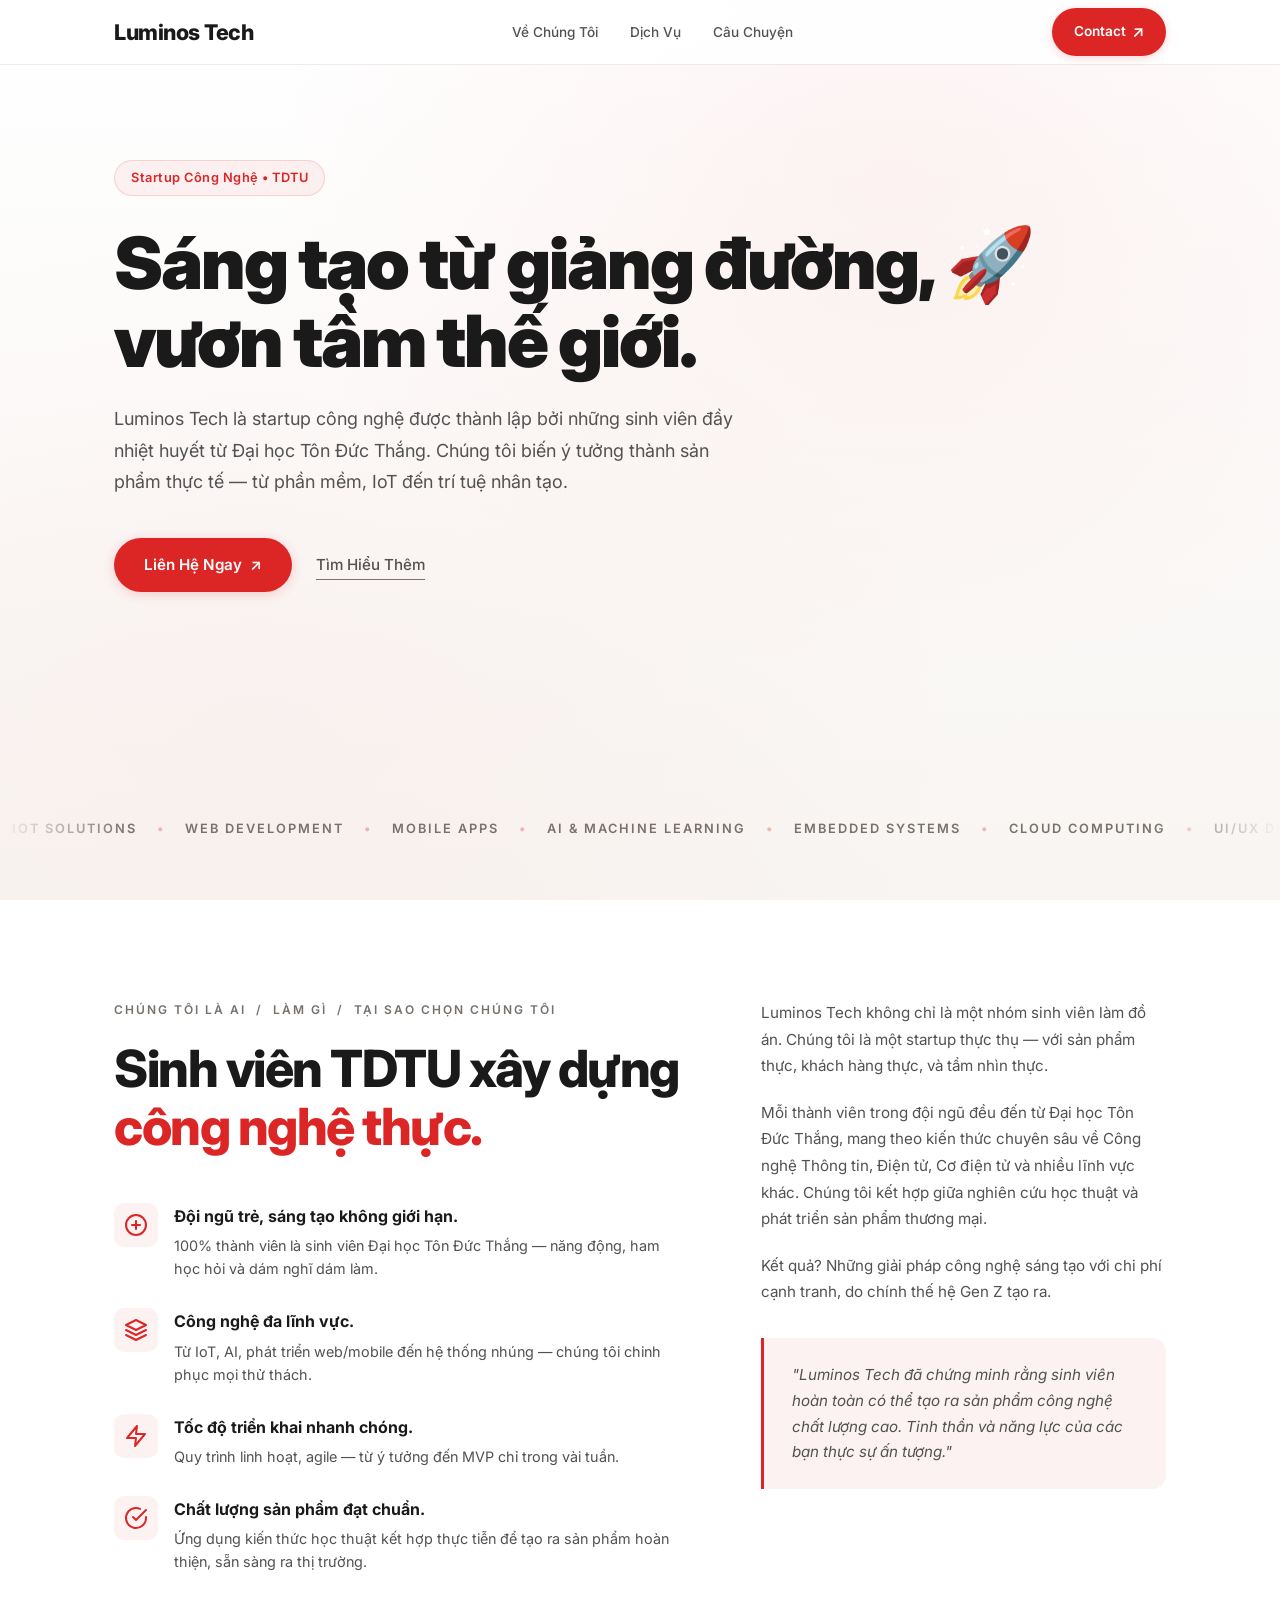
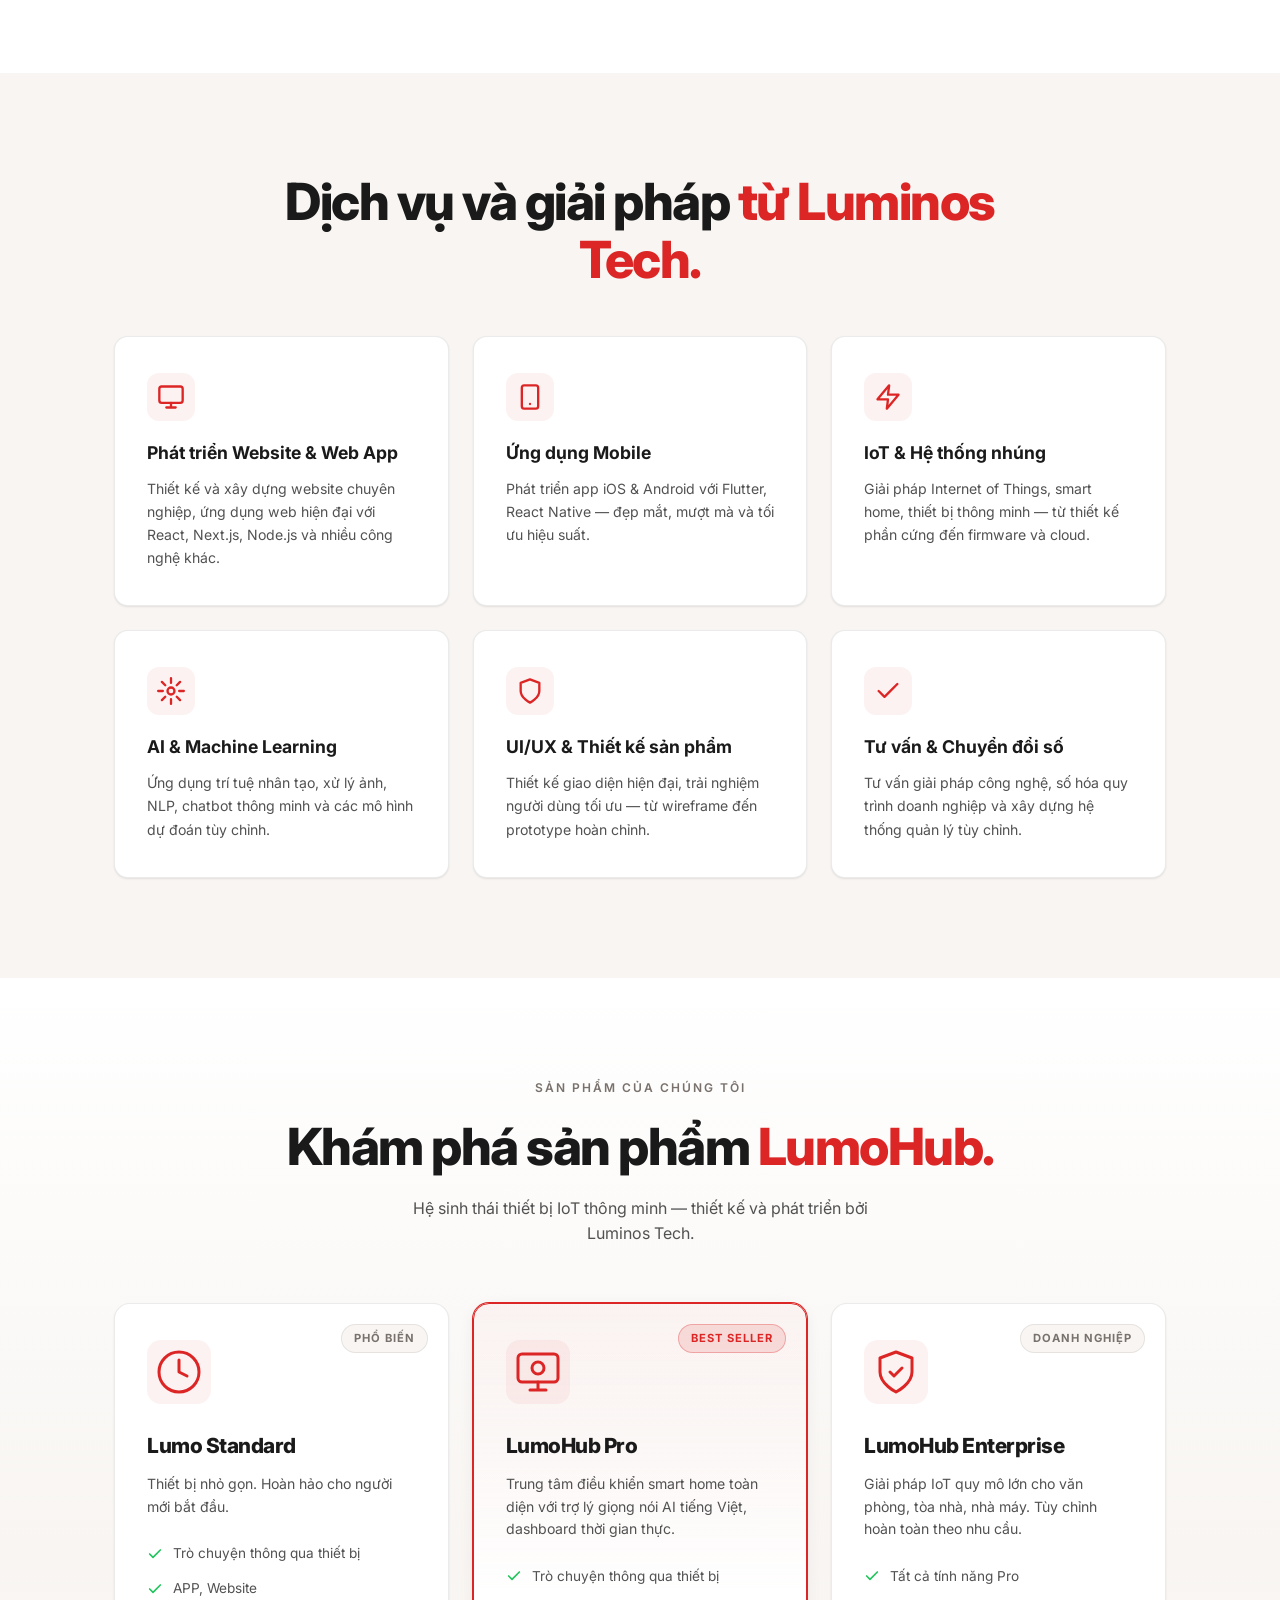
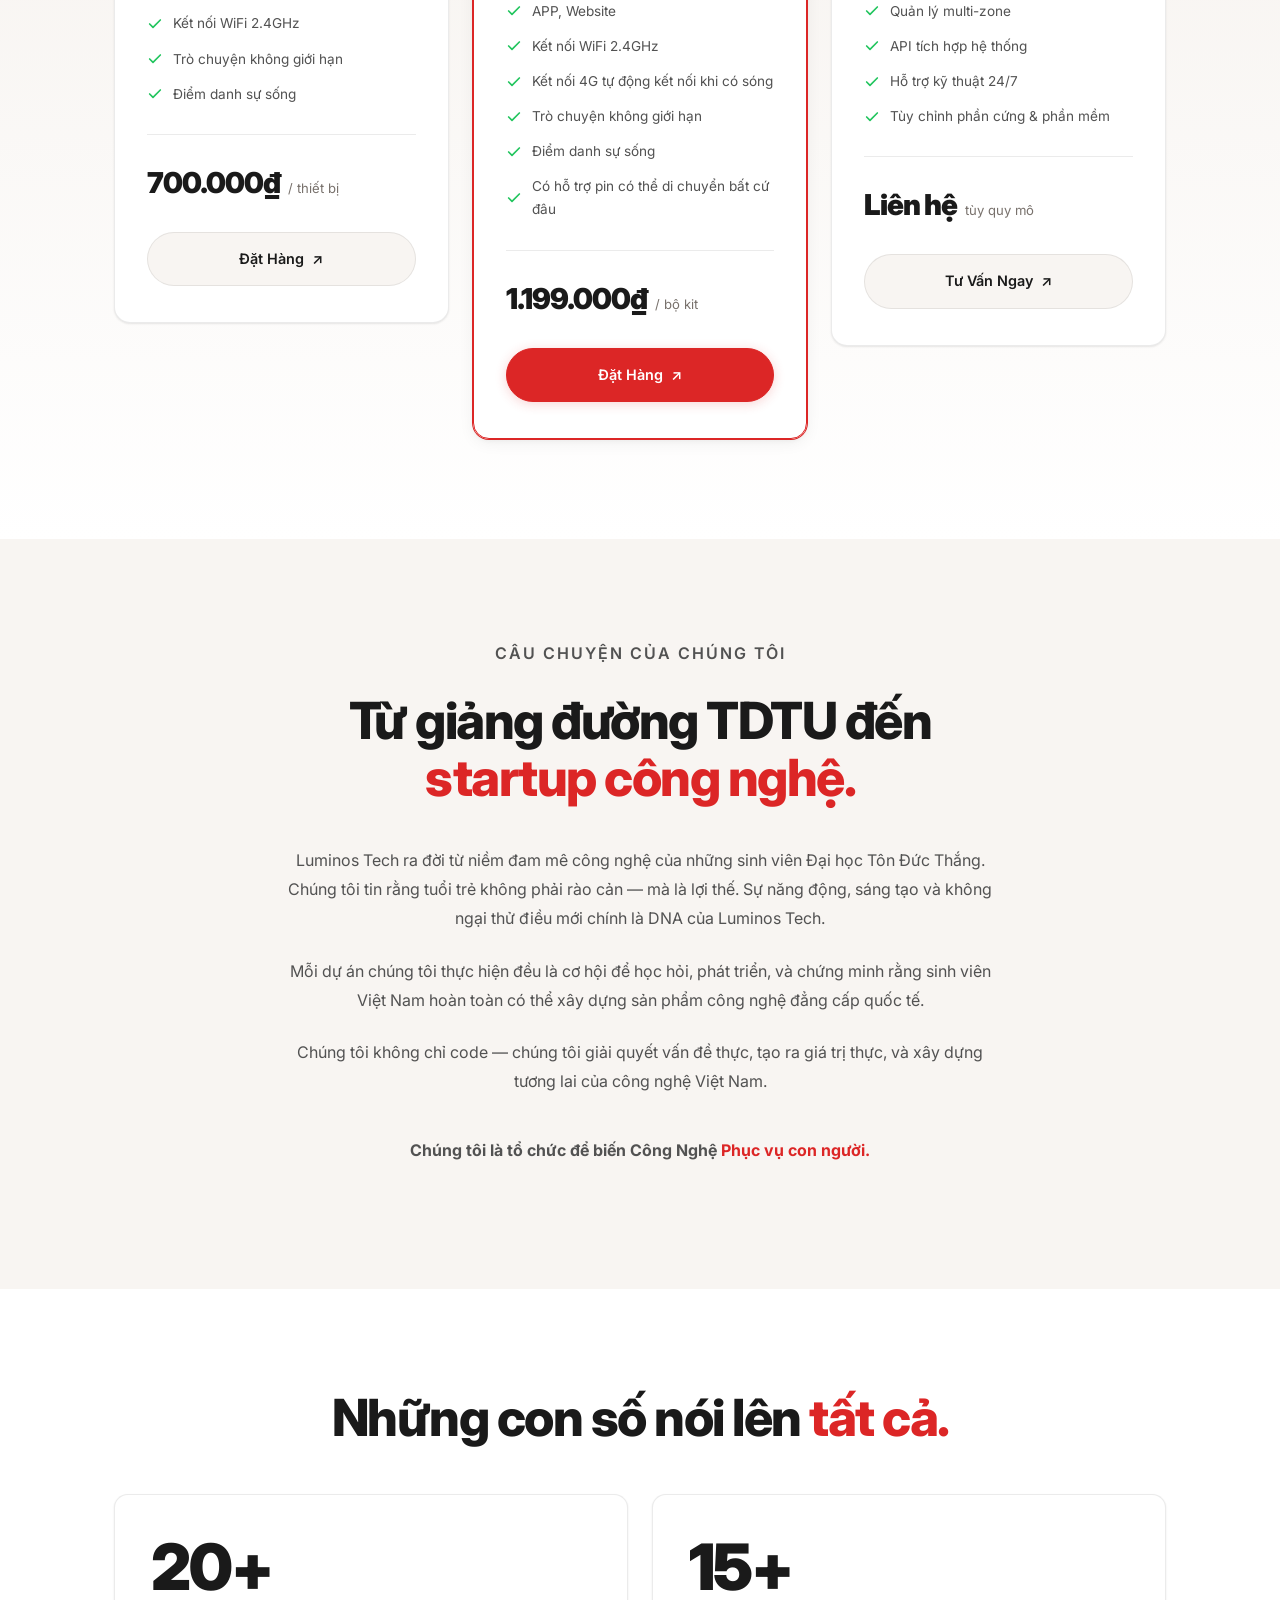
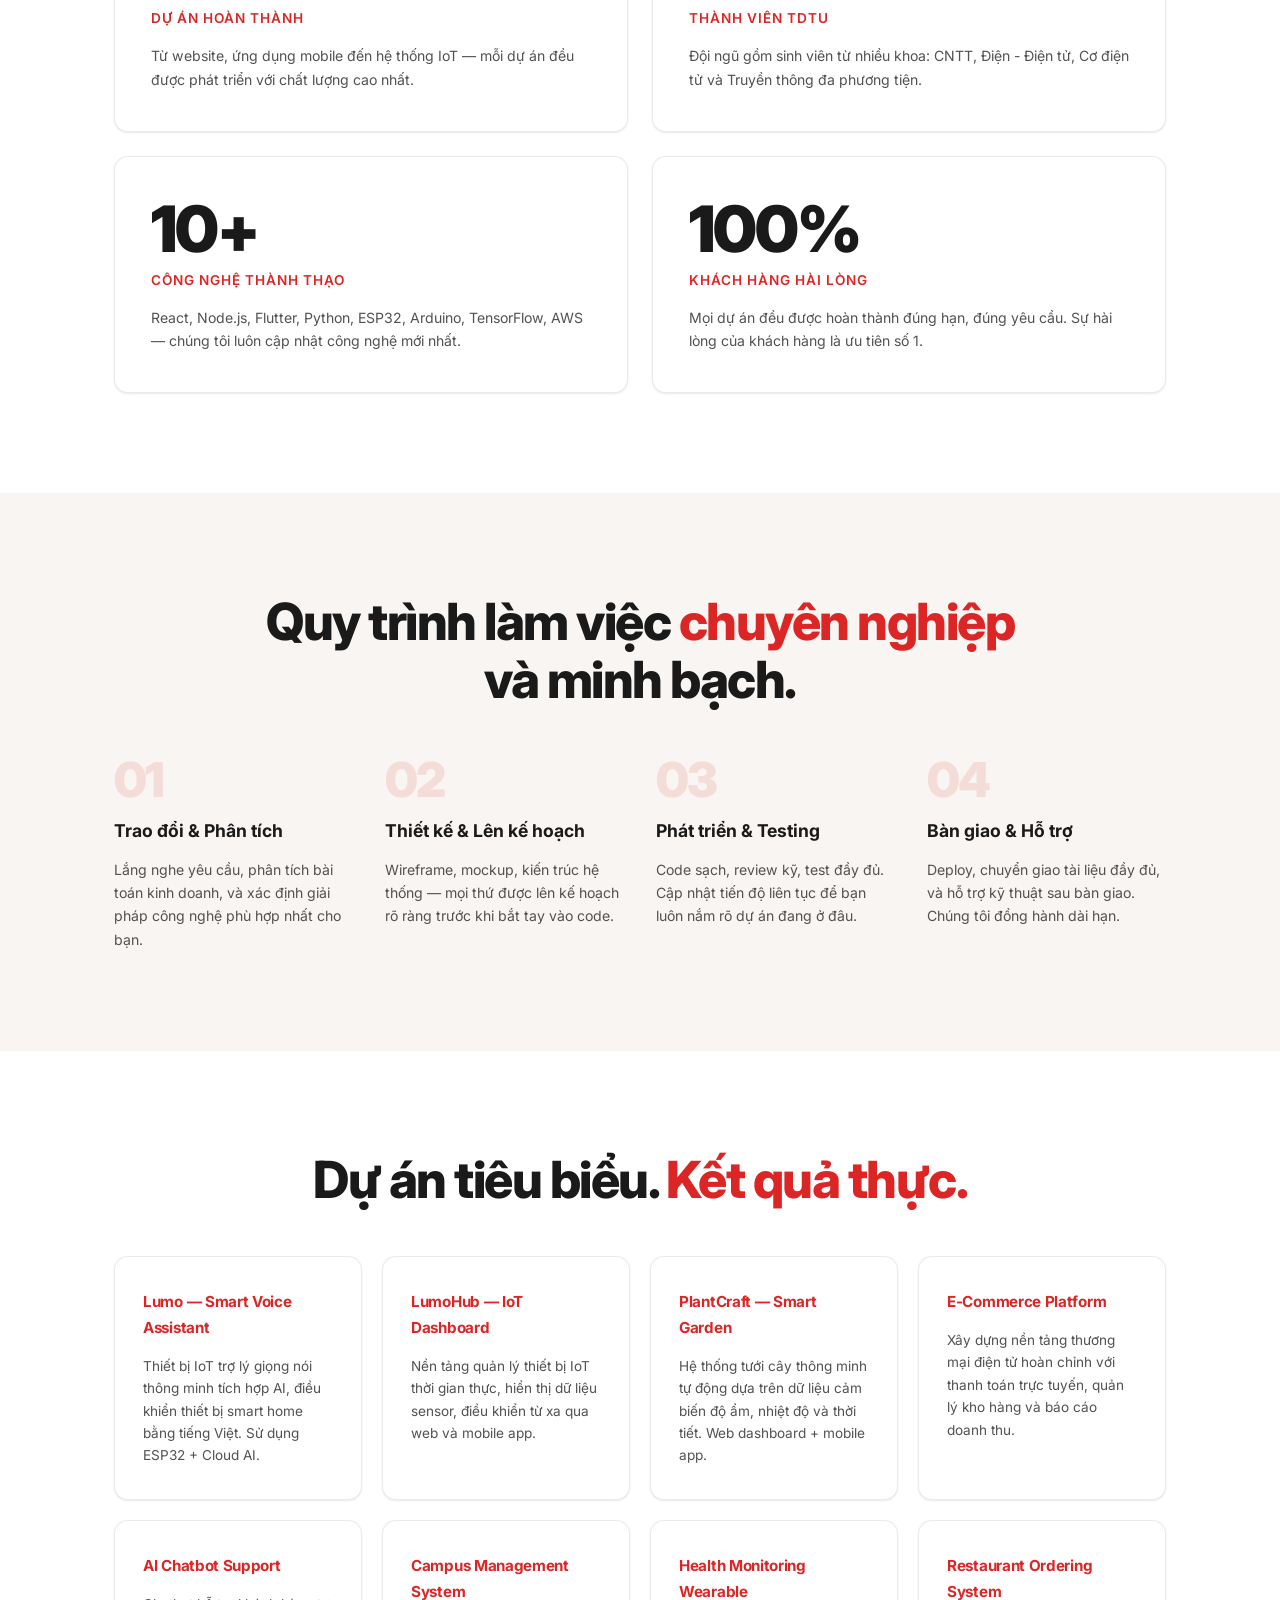
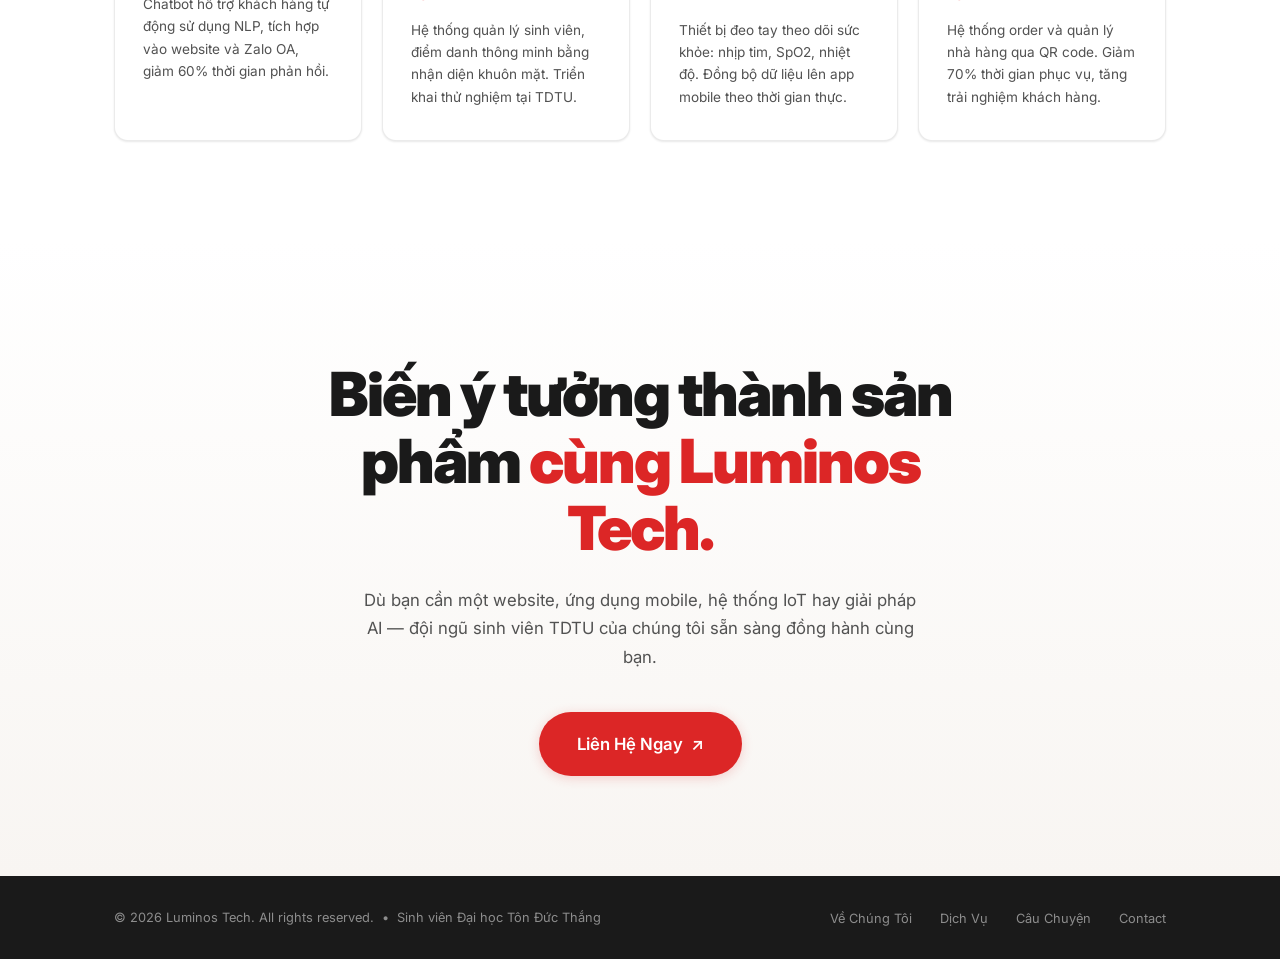
==== index.html @ fcb5f398 "feat: initialize Luminos Tech landing page with core sections and styling" ====
<!DOCTYPE html>
<html lang="vi">

<head>
  <meta charset="UTF-8" />
  <meta name="viewport" content="width=device-width, initial-scale=1.0" />
  <title>Luminos Tech — Startup Công Nghệ từ Đại học Tôn Đức Thắng</title>
  <meta name="description"
    content="Luminos Tech là startup công nghệ được thành lập bởi sinh viên Đại học Tôn Đức Thắng. Chúng tôi xây dựng các giải pháp phần mềm, IoT và AI sáng tạo." />
  <link rel="preconnect" href="https://fonts.googleapis.com" />
  <link rel="preconnect" href="https://fonts.gstatic.com" crossorigin />
  <link href="https://fonts.googleapis.com/css2?family=Inter:wght@400;500;600;700;800;900&display=swap"
    rel="stylesheet" />
  <link rel="stylesheet" href="styles.css" />
</head>

<body>

  <!-- ===== NAVIGATION ===== -->
  <nav id="navbar" class="navbar">
    <div class="nav-inner">
      <a href="#" class="logo">Luminos Tech</a>
      <ul class="nav-links" id="navLinks">
        <li><a href="#value-prop">Về Chúng Tôi</a></li>
        <li><a href="#outcomes">Dịch Vụ</a></li>
        <li><a href="#narrative">Câu Chuyện</a></li>
      </ul>
      <a href="contact.html" target="_blank" class="btn-cta-green" id="navCta">Contact <span class="arrow">↗</span></a>
      <button class="mobile-toggle" id="mobileToggle" aria-label="Toggle menu">
        <span></span><span></span><span></span>
      </button>
    </div>
  </nav>

  <!-- ===== HERO ===== -->
  <header id="hero" class="section hero">
    <div class="container">
      <span class="tag-label">Startup Công Nghệ • TDTU</span>
      <h1 class="hero-heading">Sáng tạo từ giảng đường,&nbsp;🚀<br>vươn tầm thế giới.</h1>
      <p class="hero-sub">Luminos Tech là startup công nghệ được thành lập bởi những sinh viên đầy nhiệt huyết
        từ Đại học Tôn Đức Thắng. Chúng tôi biến ý tưởng thành sản phẩm thực tế — từ phần mềm, IoT
        đến trí tuệ nhân tạo.</p>
      <div class="hero-buttons">
        <a href="contact.html" target="_blank" class="btn-primary">Liên Hệ Ngay <span class="arrow">↗</span></a>
        <a href="#value-prop" class="btn-ghost">Tìm Hiểu Thêm</a>
      </div>
    </div>
    <!-- Ticker -->
    <div class="ticker-wrap">
      <div class="ticker" id="ticker">
        <span>IoT Solutions</span><span class="dot">•</span>
        <span>Web Development</span><span class="dot">•</span>
        <span>Mobile Apps</span><span class="dot">•</span>
        <span>AI & Machine Learning</span><span class="dot">•</span>
        <span>Embedded Systems</span><span class="dot">•</span>
        <span>Cloud Computing</span><span class="dot">•</span>
        <span>UI/UX Design</span><span class="dot">•</span>
        <span>Data Analytics</span><span class="dot">•</span>
        <span>Smart Home</span><span class="dot">•</span>
        <span>Automation</span><span class="dot">•</span>
        <span>Blockchain</span><span class="dot">•</span>
        <span>E-Commerce</span><span class="dot">•</span>
        <span>DevOps</span><span class="dot">•</span>
        <span>Cybersecurity</span><span class="dot">•</span>
        <span>SaaS Platform</span><span class="dot">•</span>
        <span>API Development</span><span class="dot">•</span>
        <span>Computer Vision</span><span class="dot">•</span>
        <span>Robotics</span><span class="dot">•</span>
        <span>Edge Computing</span><span class="dot">•</span>
        <span>Digital Twin</span><span class="dot">•</span>
        <!-- duplicated for seamless loop -->
        <span>IoT Solutions</span><span class="dot">•</span>
        <span>Web Development</span><span class="dot">•</span>
        <span>Mobile Apps</span><span class="dot">•</span>
        <span>AI & Machine Learning</span><span class="dot">•</span>
        <span>Embedded Systems</span><span class="dot">•</span>
        <span>Cloud Computing</span><span class="dot">•</span>
        <span>UI/UX Design</span><span class="dot">•</span>
        <span>Data Analytics</span><span class="dot">•</span>
        <span>Smart Home</span><span class="dot">•</span>
        <span>Automation</span><span class="dot">•</span>
        <span>Blockchain</span><span class="dot">•</span>
        <span>E-Commerce</span><span class="dot">•</span>
        <span>DevOps</span><span class="dot">•</span>
        <span>Cybersecurity</span><span class="dot">•</span>
        <span>SaaS Platform</span><span class="dot">•</span>
        <span>API Development</span><span class="dot">•</span>
        <span>Computer Vision</span><span class="dot">•</span>
        <span>Robotics</span><span class="dot">•</span>
        <span>Edge Computing</span><span class="dot">•</span>
        <span>Digital Twin</span><span class="dot">•</span>
      </div>
    </div>
  </header>

  <!-- ===== SECTION 2 — VALUE PROP ===== -->
  <section id="value-prop" class="section value-prop">
    <div class="container vp-grid">
      <!-- Left Column -->
      <div class="vp-left">
        <p class="section-label">CHÚNG TÔI LÀ AI &nbsp;/&nbsp; LÀM GÌ &nbsp;/&nbsp; TẠI SAO CHỌN CHÚNG TÔI</p>
        <h2 class="section-heading">Sinh viên TDTU xây dựng <span class="accent">công nghệ thực.</span></h2>
        <ul class="vp-bullets">
          <li>
            <div class="vp-icon">
              <svg width="24" height="24" viewBox="0 0 24 24" fill="none">
                <circle cx="12" cy="12" r="10" stroke="#dc2626" stroke-width="2" />
                <path d="M8 12h8M12 8v8" stroke="#dc2626" stroke-width="2" stroke-linecap="round" />
              </svg>
            </div>
            <div>
              <strong>Đội ngũ trẻ, sáng tạo không giới hạn.</strong>
              <p>100% thành viên là sinh viên Đại học Tôn Đức Thắng — năng động, ham học hỏi và dám nghĩ dám làm.</p>
            </div>
          </li>
          <li>
            <div class="vp-icon">
              <svg width="24" height="24" viewBox="0 0 24 24" fill="none">
                <path d="M12 2L2 7l10 5 10-5-10-5zM2 17l10 5 10-5M2 12l10 5 10-5" stroke="#dc2626" stroke-width="2"
                  stroke-linecap="round" stroke-linejoin="round" />
              </svg>
            </div>
            <div>
              <strong>Công nghệ đa lĩnh vực.</strong>
              <p>Từ IoT, AI, phát triển web/mobile đến hệ thống nhúng — chúng tôi chinh phục mọi thử thách.</p>
            </div>
          </li>
          <li>
            <div class="vp-icon">
              <svg width="24" height="24" viewBox="0 0 24 24" fill="none">
                <polygon points="13,2 3,14 12,14 11,22 21,10 12,10" stroke="#dc2626" stroke-width="2" fill="none"
                  stroke-linejoin="round" />
              </svg>
            </div>
            <div>
              <strong>Tốc độ triển khai nhanh chóng.</strong>
              <p>Quy trình linh hoạt, agile — từ ý tưởng đến MVP chỉ trong vài tuần.</p>
            </div>
          </li>
          <li>
            <div class="vp-icon">
              <svg width="24" height="24" viewBox="0 0 24 24" fill="none">
                <path d="M22 11.08V12a10 10 0 11-5.93-9.14" stroke="#dc2626" stroke-width="2" stroke-linecap="round" />
                <path d="M22 4L12 14.01l-3-3" stroke="#dc2626" stroke-width="2" stroke-linecap="round"
                  stroke-linejoin="round" />
              </svg>
            </div>
            <div>
              <strong>Chất lượng sản phẩm đạt chuẩn.</strong>
              <p>Ứng dụng kiến thức học thuật kết hợp thực tiễn để tạo ra sản phẩm hoàn thiện, sẵn sàng ra thị trường.
              </p>
            </div>
          </li>
        </ul>
      </div>
      <!-- Right Column -->
      <div class="vp-right">
        <p>Luminos Tech không chỉ là một nhóm sinh viên làm đồ án. Chúng tôi là một startup thực thụ —
          với sản phẩm thực, khách hàng thực, và tầm nhìn thực.</p>
        <p>Mỗi thành viên trong đội ngũ đều đến từ Đại học Tôn Đức Thắng, mang theo kiến thức chuyên sâu
          về Công nghệ Thông tin, Điện tử, Cơ điện tử và nhiều lĩnh vực khác. Chúng tôi kết hợp giữa
          nghiên cứu học thuật và phát triển sản phẩm thương mại.</p>
        <p>Kết quả? Những giải pháp công nghệ sáng tạo với chi phí cạnh tranh, do chính thế hệ Gen Z tạo ra.</p>
        <blockquote class="vp-quote">
          "Luminos Tech đã chứng minh rằng sinh viên hoàn toàn có thể tạo ra sản phẩm công nghệ chất lượng cao.
          Tinh thần và năng lực của các bạn thực sự ấn tượng."
        </blockquote>
      </div>
    </div>
  </section>

  <!-- ===== SECTION 3 — OUTCOMES GRID ===== -->
  <section id="outcomes" class="section outcomes">
    <div class="container">
      <h2 class="section-heading center">Dịch vụ và giải pháp <span class="accent">từ Luminos Tech.</span></h2>
      <div class="outcomes-grid">
        <div class="card" id="card-web">
          <div class="card-icon">
            <svg width="28" height="28" viewBox="0 0 24 24" fill="none">
              <rect x="2" y="3" width="20" height="14" rx="2" stroke="#dc2626" stroke-width="2" />
              <path d="M8 21h8M12 17v4" stroke="#dc2626" stroke-width="2" stroke-linecap="round" />
            </svg>
          </div>
          <h3>Phát triển Website & Web App</h3>
          <p>Thiết kế và xây dựng website chuyên nghiệp, ứng dụng web hiện đại với React, Next.js, Node.js và nhiều công
            nghệ khác.</p>
        </div>
        <div class="card" id="card-mobile">
          <div class="card-icon">
            <svg width="28" height="28" viewBox="0 0 24 24" fill="none">
              <rect x="5" y="2" width="14" height="20" rx="2" stroke="#dc2626" stroke-width="2" />
              <line x1="12" y1="18" x2="12" y2="18" stroke="#dc2626" stroke-width="2" stroke-linecap="round" />
            </svg>
          </div>
          <h3>Ứng dụng Mobile</h3>
          <p>Phát triển app iOS & Android với Flutter, React Native — đẹp mắt, mượt mà và tối ưu hiệu suất.</p>
        </div>
        <div class="card" id="card-iot">
          <div class="card-icon">
            <svg width="28" height="28" viewBox="0 0 24 24" fill="none">
              <path d="M13 2L3 14h9l-1 8 10-12h-9l1-8z" stroke="#dc2626" stroke-width="2" stroke-linejoin="round" />
            </svg>
          </div>
          <h3>IoT & Hệ thống nhúng</h3>
          <p>Giải pháp Internet of Things, smart home, thiết bị thông minh — từ thiết kế phần cứng đến firmware và
            cloud.</p>
        </div>
        <div class="card" id="card-ai">
          <div class="card-icon">
            <svg width="28" height="28" viewBox="0 0 24 24" fill="none">
              <circle cx="12" cy="12" r="3" stroke="#dc2626" stroke-width="2" />
              <path
                d="M12 1v4M12 19v4M4.22 4.22l2.83 2.83M16.95 16.95l2.83 2.83M1 12h4M19 12h4M4.22 19.78l2.83-2.83M16.95 7.05l2.83-2.83"
                stroke="#dc2626" stroke-width="2" stroke-linecap="round" />
            </svg>
          </div>
          <h3>AI & Machine Learning</h3>
          <p>Ứng dụng trí tuệ nhân tạo, xử lý ảnh, NLP, chatbot thông minh và các mô hình dự đoán tùy chỉnh.</p>
        </div>
        <div class="card" id="card-design">
          <div class="card-icon">
            <svg width="28" height="28" viewBox="0 0 24 24" fill="none">
              <path d="M12 22s8-4 8-10V5l-8-3-8 3v7c0 6 8 10 8 10z" stroke="#dc2626" stroke-width="2"
                stroke-linejoin="round" />
            </svg>
          </div>
          <h3>UI/UX & Thiết kế sản phẩm</h3>
          <p>Thiết kế giao diện hiện đại, trải nghiệm người dùng tối ưu — từ wireframe đến prototype hoàn chỉnh.</p>
        </div>
        <div class="card" id="card-consulting">
          <div class="card-icon">
            <svg width="28" height="28" viewBox="0 0 24 24" fill="none">
              <polyline points="20 6 9 17 4 12" stroke="#dc2626" stroke-width="2" stroke-linecap="round"
                stroke-linejoin="round" />
            </svg>
          </div>
          <h3>Tư vấn & Chuyển đổi số</h3>
          <p>Tư vấn giải pháp công nghệ, số hóa quy trình doanh nghiệp và xây dựng hệ thống quản lý tùy chỉnh.</p>
        </div>
      </div>
    </div>
  </section>

  <!-- ===== SECTION — PRODUCTS ===== -->
  <section id="products" class="section products">
    <div class="container">
      <p class="section-label center">SẢN PHẨM CỦA CHÚNG TÔI</p>
      <h2 class="section-heading center">Khám phá sản phẩm <span class="accent">LumoHub.</span></h2>
      <p class="products-subtitle">Hệ sinh thái thiết bị IoT thông minh — thiết kế và phát triển bởi Luminos Tech.</p>

      <div class="products-grid">

        <!-- Product 1 -->
        <div class="product-card" id="product-lumo-mini">
          <div class="product-badge">Phổ biến</div>
          <div class="product-icon-wrap">
            <svg width="48" height="48" viewBox="0 0 24 24" fill="none">
              <circle cx="12" cy="12" r="10" stroke="#dc2626" stroke-width="1.5" />
              <path d="M12 6v6l4 2" stroke="#dc2626" stroke-width="1.5" stroke-linecap="round"
                stroke-linejoin="round" />
            </svg>
          </div>
          <h3 class="product-name">Lumo Standard</h3>
          <p class="product-desc">Thiết bị nhỏ gọn. Hoàn hảo cho người
            mới bắt đầu.</p>
          <ul class="product-features">
            <li>
              <svg width="16" height="16" viewBox="0 0 24 24" fill="none">
                <polyline points="20 6 9 17 4 12" stroke="#22c55e" stroke-width="2.5" stroke-linecap="round"
                  stroke-linejoin="round" />
              </svg>
              Trò chuyện thông qua thiết bị
            </li>
            <li>
              <svg width="16" height="16" viewBox="0 0 24 24" fill="none">
                <polyline points="20 6 9 17 4 12" stroke="#22c55e" stroke-width="2.5" stroke-linecap="round"
                  stroke-linejoin="round" />
              </svg>
              APP, Website
            </li>
            <li>
              <svg width="16" height="16" viewBox="0 0 24 24" fill="none">
                <polyline points="20 6 9 17 4 12" stroke="#22c55e" stroke-width="2.5" stroke-linecap="round"
                  stroke-linejoin="round" />
              </svg>
              Kết nối WiFi 2.4GHz
            </li>
            <li>
              <svg width="16" height="16" viewBox="0 0 24 24" fill="none">
                <polyline points="20 6 9 17 4 12" stroke="#22c55e" stroke-width="2.5" stroke-linecap="round"
                  stroke-linejoin="round" />
              </svg>
              Trò chuyện không giới hạn
            </li>
            <li>
              <svg width="16" height="16" viewBox="0 0 24 24" fill="none">
                <polyline points="20 6 9 17 4 12" stroke="#22c55e" stroke-width="2.5" stroke-linecap="round"
                  stroke-linejoin="round" />
              </svg>
              Điểm danh sự sống
            </li>
          </ul>
          <div class="product-price-wrap">
            <span class="product-price">700.000₫</span>
            <span class="product-price-note">/ thiết bị</span>
          </div>
          <a href="contact.html" target="_blank" class="btn-product">Đặt Hàng <span class="arrow">↗</span></a>
        </div>

        <!-- Product 2 -->
        <div class="product-card featured" id="product-lumo-hub">
          <div class="product-badge accent-badge">Best Seller</div>
          <div class="product-icon-wrap">
            <svg width="48" height="48" viewBox="0 0 24 24" fill="none">
              <rect x="2" y="3" width="20" height="14" rx="2" stroke="#dc2626" stroke-width="1.5" />
              <path d="M8 21h8M12 17v4" stroke="#dc2626" stroke-width="1.5" stroke-linecap="round" />
              <circle cx="12" cy="10" r="3" stroke="#dc2626" stroke-width="1.5" />
            </svg>
          </div>
          <h3 class="product-name">LumoHub Pro</h3>
          <p class="product-desc">Trung tâm điều khiển smart home toàn diện với trợ lý giọng nói AI tiếng Việt,
            dashboard thời gian thực.</p>
          <ul class="product-features">
            <li>
              <svg width="16" height="16" viewBox="0 0 24 24" fill="none">
                <polyline points="20 6 9 17 4 12" stroke="#22c55e" stroke-width="2.5" stroke-linecap="round"
                  stroke-linejoin="round" />
              </svg>
              Trò chuyện thông qua thiết bị
            </li>
            <li>
              <svg width="16" height="16" viewBox="0 0 24 24" fill="none">
                <polyline points="20 6 9 17 4 12" stroke="#22c55e" stroke-width="2.5" stroke-linecap="round"
                  stroke-linejoin="round" />
              </svg>
              APP, Website
            </li>
            <li>
              <svg width="16" height="16" viewBox="0 0 24 24" fill="none">
                <polyline points="20 6 9 17 4 12" stroke="#22c55e" stroke-width="2.5" stroke-linecap="round"
                  stroke-linejoin="round" />
              </svg>
              Kết nối WiFi 2.4GHz
            </li>
            <li>
              <svg width="16" height="16" viewBox="0 0 24 24" fill="none">
                <polyline points="20 6 9 17 4 12" stroke="#22c55e" stroke-width="2.5" stroke-linecap="round"
                  stroke-linejoin="round" />
              </svg>
              Kết nối 4G tự động kết nối khi có sóng
            </li>
            <li>
              <svg width="16" height="16" viewBox="0 0 24 24" fill="none">
                <polyline points="20 6 9 17 4 12" stroke="#22c55e" stroke-width="2.5" stroke-linecap="round"
                  stroke-linejoin="round" />
              </svg>
              Trò chuyện không giới hạn
            </li>
            <li>
              <svg width="16" height="16" viewBox="0 0 24 24" fill="none">
                <polyline points="20 6 9 17 4 12" stroke="#22c55e" stroke-width="2.5" stroke-linecap="round"
                  stroke-linejoin="round" />
              </svg>
              Điểm danh sự sống
            </li>
            <li>
              <svg width="16" height="16" viewBox="0 0 24 24" fill="none">
                <polyline points="20 6 9 17 4 12" stroke="#22c55e" stroke-width="2.5" stroke-linecap="round"
                  stroke-linejoin="round" />
              </svg>
              Có hỗ trợ pin có thể di chuyển bất cứ đâu
            </li>

          </ul>
          <div class="product-price-wrap">
            <span class="product-price">1.199.000₫</span>
            <span class="product-price-note">/ bộ kit</span>
          </div>
          <a href="contact.html" target="_blank" class="btn-product btn-product-accent">Đặt Hàng <span
              class="arrow">↗</span></a>
        </div>

        <!-- Product 3 -->
        <div class="product-card" id="product-lumo-enterprise">
          <div class="product-badge">Doanh nghiệp</div>
          <div class="product-icon-wrap">
            <svg width="48" height="48" viewBox="0 0 24 24" fill="none">
              <path d="M12 22s8-4 8-10V5l-8-3-8 3v7c0 6 8 10 8 10z" stroke="#dc2626" stroke-width="1.5"
                stroke-linejoin="round" />
              <polyline points="9 12 11 14 15 10" stroke="#dc2626" stroke-width="1.5" stroke-linecap="round"
                stroke-linejoin="round" />
            </svg>
          </div>
          <h3 class="product-name">LumoHub Enterprise</h3>
          <p class="product-desc">Giải pháp IoT quy mô lớn cho văn phòng, tòa nhà, nhà máy. Tùy chỉnh hoàn toàn theo nhu
            cầu.</p>
          <ul class="product-features">
            <li>
              <svg width="16" height="16" viewBox="0 0 24 24" fill="none">
                <polyline points="20 6 9 17 4 12" stroke="#22c55e" stroke-width="2.5" stroke-linecap="round"
                  stroke-linejoin="round" />
              </svg>
              Tất cả tính năng Pro
            </li>
            <li>
              <svg width="16" height="16" viewBox="0 0 24 24" fill="none">
                <polyline points="20 6 9 17 4 12" stroke="#22c55e" stroke-width="2.5" stroke-linecap="round"
                  stroke-linejoin="round" />
              </svg>
              Quản lý multi-zone
            </li>
            <li>
              <svg width="16" height="16" viewBox="0 0 24 24" fill="none">
                <polyline points="20 6 9 17 4 12" stroke="#22c55e" stroke-width="2.5" stroke-linecap="round"
                  stroke-linejoin="round" />
              </svg>
              API tích hợp hệ thống
            </li>
            <li>
              <svg width="16" height="16" viewBox="0 0 24 24" fill="none">
                <polyline points="20 6 9 17 4 12" stroke="#22c55e" stroke-width="2.5" stroke-linecap="round"
                  stroke-linejoin="round" />
              </svg>
              Hỗ trợ kỹ thuật 24/7
            </li>
            <li>
              <svg width="16" height="16" viewBox="0 0 24 24" fill="none">
                <polyline points="20 6 9 17 4 12" stroke="#22c55e" stroke-width="2.5" stroke-linecap="round"
                  stroke-linejoin="round" />
              </svg>
              Tùy chỉnh phần cứng & phần mềm
            </li>
          </ul>
          <div class="product-price-wrap">
            <span class="product-price">Liên hệ</span>
            <span class="product-price-note">tùy quy mô</span>
          </div>
          <a href="contact.html" target="_blank" class="btn-product">Tư Vấn Ngay <span class="arrow">↗</span></a>
        </div>

      </div>
    </div>
  </section>

  <!-- ===== SECTION 4 — NARRATIVE BLOCK ===== -->
  <section id="narrative" class="section narrative">
    <div class="container narrow center-text">
      <p class="section-label">CÂU CHUYỆN CỦA CHÚNG TÔI</p>
      <h2 class="section-heading">Từ giảng đường TDTU đến <span class="accent">startup công nghệ.</span></h2>
      <p>Luminos Tech ra đời từ niềm đam mê công nghệ của những sinh viên Đại học Tôn Đức Thắng. Chúng tôi tin rằng
        tuổi trẻ không phải rào cản — mà là lợi thế. Sự năng động, sáng tạo và không ngại thử điều mới
        chính là DNA của Luminos Tech.</p>
      <p>Mỗi dự án chúng tôi thực hiện đều là cơ hội để học hỏi, phát triển, và chứng minh rằng sinh viên Việt Nam
        hoàn toàn có thể xây dựng sản phẩm công nghệ đẳng cấp quốc tế.</p>
      <p>Chúng tôi không chỉ code — chúng tôi giải quyết vấn đề thực, tạo ra giá trị thực, và xây dựng tương lai
        của công nghệ Việt Nam.</p>
      <p class="callout-line">Chúng tôi là tổ chức để biến Công Nghệ <span class="accent">Phục vụ con người.</span>
      </p>
    </div>
  </section>

  <!-- ===== SECTION 5 — SOCIAL PROOF STATS ===== -->
  <section id="stats" class="section stats">
    <div class="container">
      <h2 class="section-heading center">Những con số nói lên <span class="accent">tất cả.</span></h2>
      <div class="stats-grid">
        <div class="stat-card" id="stat-projects">
          <span class="stat-number">20+</span>
          <span class="stat-label">Dự án hoàn thành</span>
          <p>Từ website, ứng dụng mobile đến hệ thống IoT — mỗi dự án đều được phát triển với chất lượng cao nhất.</p>
        </div>
        <div class="stat-card" id="stat-members">
          <span class="stat-number">15+</span>
          <span class="stat-label">Thành viên TDTU</span>
          <p>Đội ngũ gồm sinh viên từ nhiều khoa: CNTT, Điện - Điện tử, Cơ điện tử và Truyền thông đa phương tiện.</p>
        </div>
        <div class="stat-card" id="stat-tech">
          <span class="stat-number">10+</span>
          <span class="stat-label">Công nghệ thành thạo</span>
          <p>React, Node.js, Flutter, Python, ESP32, Arduino, TensorFlow, AWS — chúng tôi luôn cập nhật công nghệ mới
            nhất.</p>
        </div>
        <div class="stat-card" id="stat-satisfaction">
          <span class="stat-number">100%</span>
          <span class="stat-label">Khách hàng hài lòng</span>
          <p>Mọi dự án đều được hoàn thành đúng hạn, đúng yêu cầu. Sự hài lòng của khách hàng là ưu tiên số 1.</p>
        </div>
      </div>
    </div>
  </section>

  <!-- ===== SECTION 6 — PROCESS ===== -->
  <section id="process" class="section process">
    <div class="container">
      <h2 class="section-heading center">Quy trình làm việc <span class="accent">chuyên nghiệp</span> và minh bạch.</h2>
      <div class="process-grid">
        <div class="process-step" id="step-1">
          <span class="step-num">01</span>
          <h3>Trao đổi & Phân tích</h3>
          <p>Lắng nghe yêu cầu, phân tích bài toán kinh doanh, và xác định giải pháp công nghệ phù hợp nhất cho bạn.</p>
        </div>
        <div class="process-step" id="step-2">
          <span class="step-num">02</span>
          <h3>Thiết kế & Lên kế hoạch</h3>
          <p>Wireframe, mockup, kiến trúc hệ thống — mọi thứ được lên kế hoạch rõ ràng trước khi bắt tay vào code.</p>
        </div>
        <div class="process-step" id="step-3">
          <span class="step-num">03</span>
          <h3>Phát triển & Testing</h3>
          <p>Code sạch, review kỹ, test đầy đủ. Cập nhật tiến độ liên tục để bạn luôn nắm rõ dự án đang ở đâu.</p>
        </div>
        <div class="process-step" id="step-4">
          <span class="step-num">04</span>
          <h3>Bàn giao & Hỗ trợ</h3>
          <p>Deploy, chuyển giao tài liệu đầy đủ, và hỗ trợ kỹ thuật sau bàn giao. Chúng tôi đồng hành dài hạn.</p>
        </div>
      </div>
    </div>
  </section>

  <!-- ===== SECTION 7 — CASE STUDIES ===== -->
  <section id="case-studies" class="section case-studies">
    <div class="container">
      <h2 class="section-heading center">Dự án tiêu biểu. <span class="accent">Kết quả thực.</span></h2>
      <div class="cases-grid">
        <div class="case-card" id="case-1">
          <span class="case-client">Lumo — Smart Voice Assistant</span>
          <p>Thiết bị IoT trợ lý giọng nói thông minh tích hợp AI, điều khiển thiết bị smart home bằng tiếng Việt.
            Sử dụng ESP32 + Cloud AI.</p>
        </div>
        <div class="case-card" id="case-2">
          <span class="case-client">LumoHub — IoT Dashboard</span>
          <p>Nền tảng quản lý thiết bị IoT thời gian thực, hiển thị dữ liệu sensor, điều khiển từ xa qua web và mobile
            app.</p>
        </div>
        <div class="case-card" id="case-3">
          <span class="case-client">PlantCraft — Smart Garden</span>
          <p>Hệ thống tưới cây thông minh tự động dựa trên dữ liệu cảm biến độ ẩm, nhiệt độ và thời tiết.
            Web dashboard + mobile app.</p>
        </div>
        <div class="case-card" id="case-4">
          <span class="case-client">E-Commerce Platform</span>
          <p>Xây dựng nền tảng thương mại điện tử hoàn chỉnh với thanh toán trực tuyến, quản lý kho hàng và báo cáo
            doanh thu.</p>
        </div>
        <div class="case-card" id="case-5">
          <span class="case-client">AI Chatbot Support</span>
          <p>Chatbot hỗ trợ khách hàng tự động sử dụng NLP, tích hợp vào website và Zalo OA, giảm 60% thời gian phản
            hồi.</p>
        </div>
        <div class="case-card" id="case-6">
          <span class="case-client">Campus Management System</span>
          <p>Hệ thống quản lý sinh viên, điểm danh thông minh bằng nhận diện khuôn mặt. Triển khai thử nghiệm tại TDTU.
          </p>
        </div>
        <div class="case-card" id="case-7">
          <span class="case-client">Health Monitoring Wearable</span>
          <p>Thiết bị đeo tay theo dõi sức khỏe: nhịp tim, SpO2, nhiệt độ. Đồng bộ dữ liệu lên app mobile theo thời gian
            thực.</p>
        </div>
        <div class="case-card" id="case-8">
          <span class="case-client">Restaurant Ordering System</span>
          <p>Hệ thống order và quản lý nhà hàng qua QR code. Giảm 70% thời gian phục vụ, tăng trải nghiệm khách hàng.
          </p>
        </div>
      </div>
    </div>
  </section>

  <!-- ===== SECTION 8 — FOOTER CTA ===== -->
  <section id="footer-cta" class="section footer-cta">
    <div class="container narrow center-text">
      <h2 class="big-heading">Biến ý tưởng thành sản phẩm <span class="accent">cùng Luminos Tech.</span></h2>
      <p class="footer-cta-sub">Dù bạn cần một website, ứng dụng mobile, hệ thống IoT hay giải pháp AI — đội ngũ
        sinh viên TDTU của chúng tôi sẵn sàng đồng hành cùng bạn.</p>
      <a href="contact.html" target="_blank" class="btn-primary large">Liên Hệ Ngay <span class="arrow">↗</span></a>
    </div>
  </section>

  <!-- ===== FOOTER ===== -->
  <footer id="site-footer" class="site-footer">
    <div class="container footer-inner">
      <span class="footer-copy">&copy; 2026 Luminos Tech. All rights reserved. &nbsp;•&nbsp; Sinh viên Đại học Tôn Đức
        Thắng</span>
      <ul class="footer-links">
        <li><a href="#value-prop">Về Chúng Tôi</a></li>
        <li><a href="#outcomes">Dịch Vụ</a></li>
        <li><a href="#narrative">Câu Chuyện</a></li>
        <li><a href="contact.html" target="_blank">Contact</a></li>
      </ul>
    </div>
  </footer>

  <script src="main.js"></script>
</body>

</html>
---- styles.css ----
/* ===========================
   LUMINOS TECH — Red & White Theme
   =========================== */

*, *::before, *::after {
  margin: 0;
  padding: 0;
  box-sizing: border-box;
}

:root {
  --bg: #ffffff;
  --bg-alt: #f8f5f2;
  --bg-card: #ffffff;
  --bg-card-hover: #fef7f7;
  --dark: #1a1a1a;
  --white: #ffffff;
  --accent: #dc2626;
  --accent-light: #ef4444;
  --accent-dark: #b91c1c;
  --accent-bg: rgba(220,38,38,0.06);
  --accent-bg-strong: rgba(220,38,38,0.12);
  --green: #16a34a;
  --text: #1a1a1a;
  --text-secondary: #525252;
  --text-muted: #78716c;
  --border: rgba(0,0,0,0.08);
  --border-hover: rgba(220,38,38,0.25);
  --font: 'Inter', -apple-system, BlinkMacSystemFont, 'Segoe UI', sans-serif;
  --max-w: 1100px;
  --radius: 14px;
  --radius-pill: 999px;
  --transition: 0.3s cubic-bezier(.4,0,.2,1);
  --shadow-sm: 0 1px 3px rgba(0,0,0,0.04), 0 1px 2px rgba(0,0,0,0.06);
  --shadow-md: 0 4px 16px rgba(0,0,0,0.06), 0 2px 4px rgba(0,0,0,0.04);
  --shadow-lg: 0 12px 40px rgba(0,0,0,0.08), 0 4px 12px rgba(0,0,0,0.04);
  --shadow-accent: 0 4px 24px rgba(220,38,38,0.15);
}

html {
  scroll-behavior: smooth;
  font-size: 16px;
  -webkit-font-smoothing: antialiased;
  -moz-osx-font-smoothing: grayscale;
}

body {
  font-family: var(--font);
  background: var(--bg);
  color: var(--text);
  line-height: 1.7;
  overflow-x: hidden;
}

a {
  color: inherit;
  text-decoration: none;
}

ul { list-style: none; }
img { max-width: 100%; display: block; }

.container {
  width: 100%;
  max-width: var(--max-w);
  margin: 0 auto;
  padding: 0 24px;
}

.narrow { max-width: 760px; }
.center { text-align: center; }
.center-text { text-align: center; }

.section {
  padding: 100px 0;
  position: relative;
}

/* ===== Accent ===== */
.accent { color: var(--accent); }

/* ===========================
   NAVIGATION
   =========================== */

.navbar {
  position: fixed;
  top: 0; left: 0; right: 0;
  z-index: 1000;
  background: rgba(255,255,255,0.88);
  backdrop-filter: blur(20px) saturate(180%);
  -webkit-backdrop-filter: blur(20px) saturate(180%);
  border-bottom: 1px solid var(--border);
  transition: background var(--transition), box-shadow var(--transition);
}

.navbar.scrolled {
  box-shadow: var(--shadow-sm);
}

.nav-inner {
  max-width: var(--max-w);
  margin: 0 auto;
  padding: 0 24px;
  height: 64px;
  display: flex;
  align-items: center;
  justify-content: space-between;
}

.logo {
  font-size: 1.35rem;
  font-weight: 800;
  letter-spacing: -0.5px;
  color: var(--text);
  position: relative;
}

.logo::after {
  content: '';
  position: absolute;
  bottom: -2px;
  left: 0;
  width: 100%;
  height: 3px;
  background: var(--accent);
  border-radius: 2px;
  transform: scaleX(0);
  transition: transform var(--transition);
}

.logo:hover::after {
  transform: scaleX(1);
}

.nav-links {
  display: flex;
  gap: 32px;
}

.nav-links a {
  font-size: 0.85rem;
  color: var(--text-secondary);
  transition: color var(--transition);
  font-weight: 500;
  position: relative;
}

.nav-links a::after {
  content: '';
  position: absolute;
  bottom: -4px;
  left: 0;
  width: 0;
  height: 2px;
  background: var(--accent);
  border-radius: 1px;
  transition: width var(--transition);
}

.nav-links a:hover { color: var(--text); }
.nav-links a:hover::after { width: 100%; }

.btn-cta-green {
  display: inline-flex;
  align-items: center;
  gap: 6px;
  background: var(--accent);
  color: #fff;
  font-size: 0.85rem;
  font-weight: 600;
  padding: 10px 22px;
  border-radius: var(--radius-pill);
  transition: all var(--transition);
  box-shadow: 0 2px 8px rgba(220,38,38,0.2);
}

.btn-cta-green:hover {
  background: var(--accent-dark);
  transform: translateY(-1px);
  box-shadow: var(--shadow-accent);
}

.btn-cta-green .arrow { font-size: 1rem; }

/* Mobile toggle */
.mobile-toggle {
  display: none;
  flex-direction: column;
  gap: 5px;
  background: none;
  border: none;
  cursor: pointer;
  padding: 4px;
}

.mobile-toggle span {
  display: block;
  width: 24px;
  height: 2px;
  background: var(--text);
  border-radius: 2px;
  transition: var(--transition);
}

/* ===========================
   HERO
   =========================== */

.hero {
  padding-top: 160px;
  padding-bottom: 60px;
  min-height: 100vh;
  display: flex;
  flex-direction: column;
  justify-content: center;
  background:
    radial-gradient(ellipse at 70% 20%, rgba(220,38,38,0.05) 0%, transparent 50%),
    radial-gradient(ellipse at 20% 80%, rgba(220,38,38,0.03) 0%, transparent 50%),
    linear-gradient(180deg, var(--bg) 0%, var(--bg-alt) 100%);
}

.tag-label {
  display: inline-block;
  font-size: 0.8rem;
  font-weight: 600;
  color: var(--accent);
  background: var(--accent-bg);
  border: 1px solid rgba(220,38,38,0.15);
  padding: 6px 16px;
  border-radius: var(--radius-pill);
  margin-bottom: 28px;
  letter-spacing: 0.5px;
}

.hero-heading {
  font-size: clamp(2.8rem, 6vw, 4.5rem);
  font-weight: 900;
  line-height: 1.08;
  letter-spacing: -2px;
  margin-bottom: 24px;
  color: var(--text);
}

.hero-sub {
  font-size: 1.125rem;
  color: var(--text-secondary);
  max-width: 620px;
  line-height: 1.75;
  margin-bottom: 40px;
}

.hero-buttons {
  display: flex;
  align-items: center;
  gap: 24px;
  flex-wrap: wrap;
}

/* Buttons */
.btn-primary {
  display: inline-flex;
  align-items: center;
  gap: 8px;
  background: var(--accent);
  color: #fff;
  font-size: 0.95rem;
  font-weight: 600;
  padding: 14px 30px;
  border-radius: var(--radius-pill);
  transition: all var(--transition);
  box-shadow: 0 2px 12px rgba(220,38,38,0.2);
  position: relative;
  overflow: hidden;
}

.btn-primary::before {
  content: '';
  position: absolute;
  top: 0; left: 0; right: 0; bottom: 0;
  background: linear-gradient(135deg, rgba(255,255,255,0.15) 0%, transparent 50%);
  opacity: 0;
  transition: opacity var(--transition);
}

.btn-primary:hover {
  background: var(--accent-dark);
  transform: translateY(-2px);
  box-shadow: 0 6px 24px rgba(220,38,38,0.3);
}

.btn-primary:hover::before { opacity: 1; }

.btn-primary.large {
  font-size: 1.05rem;
  padding: 18px 38px;
}

.btn-ghost {
  font-size: 0.95rem;
  color: var(--text-secondary);
  font-weight: 500;
  position: relative;
  transition: color var(--transition);
}

.btn-ghost::after {
  content: '';
  position: absolute;
  bottom: -2px;
  left: 0;
  width: 100%;
  height: 1px;
  background: var(--text-muted);
  transition: background var(--transition);
}

.btn-ghost:hover { color: var(--accent); }
.btn-ghost:hover::after { background: var(--accent); }

/* ===== TICKER ===== */

.ticker-wrap {
  overflow: hidden;
  padding: 50px 0 0;
  margin-top: auto;
  mask-image: linear-gradient(90deg, transparent, black 10%, black 90%, transparent);
  -webkit-mask-image: linear-gradient(90deg, transparent, black 10%, black 90%, transparent);
}

.ticker {
  display: flex;
  gap: 0;
  white-space: nowrap;
  animation: ticker-scroll 40s linear infinite;
  width: max-content;
}

.ticker span {
  font-size: 0.8rem;
  font-weight: 600;
  text-transform: uppercase;
  letter-spacing: 2px;
  color: var(--text-muted);
  padding: 0 12px;
}

.ticker .dot {
  color: rgba(220,38,38,0.3);
  padding: 0 8px;
}

@keyframes ticker-scroll {
  0%   { transform: translateX(0); }
  100% { transform: translateX(-50%); }
}

/* ===========================
   SECTION 2 — VALUE PROP
   =========================== */

.value-prop {
  background: var(--bg);
}

.vp-grid {
  display: grid;
  grid-template-columns: 1.4fr 1fr;
  gap: 80px;
  align-items: start;
}

.section-label {
  font-size: 0.75rem;
  font-weight: 600;
  color: var(--text-muted);
  text-transform: uppercase;
  letter-spacing: 2px;
  margin-bottom: 20px;
}

.section-heading {
  font-size: clamp(2rem, 4vw, 3.25rem);
  font-weight: 800;
  line-height: 1.12;
  letter-spacing: -1.5px;
  margin-bottom: 48px;
  color: var(--text);
}

.section-heading.center {
  text-align: center;
  margin-left: auto;
  margin-right: auto;
  max-width: 800px;
}

.vp-bullets {
  display: flex;
  flex-direction: column;
  gap: 28px;
}

.vp-bullets li {
  display: flex;
  gap: 16px;
  align-items: flex-start;
}

.vp-icon {
  flex-shrink: 0;
  width: 44px;
  height: 44px;
  background: var(--accent-bg);
  border-radius: 10px;
  display: flex;
  align-items: center;
  justify-content: center;
  transition: background var(--transition);
}

.vp-bullets li:hover .vp-icon {
  background: var(--accent-bg-strong);
}

.vp-bullets strong {
  display: block;
  font-size: 1rem;
  font-weight: 700;
  margin-bottom: 4px;
  color: var(--text);
}

.vp-bullets p {
  font-size: 0.9rem;
  color: var(--text-secondary);
  line-height: 1.6;
}

.vp-right p {
  color: var(--text-secondary);
  font-size: 0.95rem;
  margin-bottom: 20px;
  line-height: 1.75;
}

.vp-quote {
  margin-top: 32px;
  padding: 24px 28px;
  border-left: 3px solid var(--accent);
  background: var(--accent-bg);
  border-radius: 0 var(--radius) var(--radius) 0;
  font-style: italic;
  color: var(--text-secondary);
  font-size: 0.95rem;
  line-height: 1.7;
}

/* ===========================
   SECTION 3 — OUTCOMES GRID
   =========================== */

.outcomes {
  background: var(--bg-alt);
}

.outcomes-grid {
  display: grid;
  grid-template-columns: repeat(3, 1fr);
  gap: 24px;
}

.card {
  background: var(--bg-card);
  border-radius: var(--radius);
  padding: 36px 32px;
  border: 1px solid var(--border);
  transition: all var(--transition);
  box-shadow: var(--shadow-sm);
}

.card:hover {
  transform: translateY(-6px);
  box-shadow: var(--shadow-lg);
  border-color: var(--border-hover);
}

.card-icon {
  width: 48px;
  height: 48px;
  background: var(--accent-bg);
  border-radius: 12px;
  display: flex;
  align-items: center;
  justify-content: center;
  margin-bottom: 20px;
  transition: background var(--transition), transform var(--transition);
}

.card:hover .card-icon {
  background: var(--accent-bg-strong);
  transform: scale(1.05);
}

.card h3 {
  font-size: 1.1rem;
  font-weight: 700;
  margin-bottom: 12px;
  line-height: 1.35;
  color: var(--text);
}

.card p {
  color: var(--text-secondary);
  font-size: 0.88rem;
  line-height: 1.65;
}

/* ===========================
   PRODUCTS SECTION
   =========================== */

.products {
  background: linear-gradient(180deg, var(--bg) 0%, var(--bg-alt) 50%, var(--bg) 100%);
}

.products-subtitle {
  text-align: center;
  color: var(--text-secondary);
  font-size: 1rem;
  max-width: 520px;
  margin: -28px auto 56px;
  line-height: 1.6;
}

.products-grid {
  display: grid;
  grid-template-columns: repeat(3, 1fr);
  gap: 24px;
  align-items: start;
}

.product-card {
  background: var(--bg-card);
  border: 1px solid var(--border);
  border-radius: 16px;
  padding: 36px 32px;
  position: relative;
  transition: all var(--transition);
  display: flex;
  flex-direction: column;
  box-shadow: var(--shadow-sm);
}

.product-card:hover {
  transform: translateY(-6px);
  box-shadow: var(--shadow-lg);
  border-color: var(--border-hover);
}

/* Featured / Best Seller card */
.product-card.featured {
  border-color: var(--accent);
  background: linear-gradient(180deg, rgba(220,38,38,0.03) 0%, var(--bg-card) 40%);
  box-shadow: 0 0 0 1px var(--accent), var(--shadow-md);
}

.product-card.featured:hover {
  box-shadow: 0 0 0 1px var(--accent), var(--shadow-accent);
  border-color: var(--accent);
}

/* Badge */
.product-badge {
  position: absolute;
  top: 20px;
  right: 20px;
  font-size: 0.7rem;
  font-weight: 700;
  text-transform: uppercase;
  letter-spacing: 1px;
  padding: 4px 12px;
  border-radius: var(--radius-pill);
  background: var(--bg-alt);
  color: var(--text-muted);
  border: 1px solid var(--border);
}

.accent-badge {
  background: var(--accent-bg-strong) !important;
  color: var(--accent) !important;
  border-color: rgba(220,38,38,0.3) !important;
}

/* Product icon */
.product-icon-wrap {
  width: 64px;
  height: 64px;
  background: var(--accent-bg);
  border-radius: 14px;
  display: flex;
  align-items: center;
  justify-content: center;
  margin-bottom: 24px;
  transition: background var(--transition);
}

.product-card:hover .product-icon-wrap {
  background: var(--accent-bg-strong);
}

.product-name {
  font-size: 1.3rem;
  font-weight: 800;
  margin-bottom: 10px;
  letter-spacing: -0.5px;
  color: var(--text);
}

.product-desc {
  font-size: 0.88rem;
  color: var(--text-secondary);
  line-height: 1.6;
  margin-bottom: 24px;
}

/* Feature list */
.product-features {
  display: flex;
  flex-direction: column;
  gap: 12px;
  margin-bottom: 28px;
  flex-grow: 1;
}

.product-features li {
  display: flex;
  align-items: center;
  gap: 10px;
  font-size: 0.85rem;
  color: var(--text-secondary);
}

.product-features li svg {
  flex-shrink: 0;
}

/* Price */
.product-price-wrap {
  display: flex;
  align-items: baseline;
  gap: 8px;
  margin-bottom: 24px;
  padding-top: 24px;
  border-top: 1px solid var(--border);
}

.product-price {
  font-size: 1.8rem;
  font-weight: 900;
  letter-spacing: -1px;
  color: var(--text);
}

.product-price-note {
  font-size: 0.82rem;
  color: var(--text-muted);
}

/* Product button */
.btn-product {
  display: flex;
  align-items: center;
  justify-content: center;
  gap: 8px;
  width: 100%;
  padding: 14px 24px;
  border-radius: var(--radius-pill);
  font-size: 0.9rem;
  font-weight: 600;
  background: var(--bg-alt);
  color: var(--text);
  border: 1px solid var(--border);
  transition: all var(--transition);
  cursor: pointer;
}

.btn-product:hover {
  background: var(--accent-bg);
  border-color: var(--border-hover);
  color: var(--accent);
  transform: translateY(-1px);
}

.btn-product-accent {
  background: var(--accent) !important;
  border-color: var(--accent) !important;
  color: #fff !important;
  box-shadow: 0 2px 12px rgba(220,38,38,0.2);
}

.btn-product-accent:hover {
  background: var(--accent-dark) !important;
  box-shadow: var(--shadow-accent);
}

/* ===========================
   SECTION 4 — NARRATIVE
   =========================== */

.narrative {
  background: var(--bg-alt);
}

.narrative .section-heading {
  margin-bottom: 40px;
}

.narrative p {
  color: var(--text-secondary);
  font-size: 1rem;
  line-height: 1.8;
  margin-bottom: 24px;
}

.callout-line {
  font-size: 1.35rem;
  font-weight: 700;
  color: var(--text);
  margin-top: 40px;
  line-height: 1.5;
}

/* ===========================
   SECTION 5 — STATS
   =========================== */

.stats {
  background: var(--bg);
}

.stats-grid {
  display: grid;
  grid-template-columns: repeat(2, 1fr);
  gap: 24px;
}

.stat-card {
  background: var(--bg-card);
  border: 1px solid var(--border);
  border-radius: var(--radius);
  padding: 40px 36px;
  transition: all var(--transition);
  box-shadow: var(--shadow-sm);
}

.stat-card:hover {
  transform: translateY(-4px);
  box-shadow: var(--shadow-lg);
  border-color: var(--border-hover);
}

.stat-number {
  display: block;
  font-size: clamp(2.5rem, 5vw, 4rem);
  font-weight: 900;
  letter-spacing: -2px;
  line-height: 1;
  margin-bottom: 8px;
  color: var(--text);
}

.stat-label {
  display: block;
  font-size: 0.85rem;
  font-weight: 600;
  color: var(--accent);
  text-transform: uppercase;
  letter-spacing: 1px;
  margin-bottom: 14px;
}

.stat-card p {
  color: var(--text-secondary);
  font-size: 0.88rem;
  line-height: 1.65;
}

/* ===========================
   SECTION 6 — PROCESS
   =========================== */

.process {
  background: var(--bg-alt);
}

.process-grid {
  display: grid;
  grid-template-columns: repeat(4, 1fr);
  gap: 32px;
}

.process-step {
  position: relative;
}

.step-num {
  display: block;
  font-size: 3rem;
  font-weight: 900;
  color: rgba(220,38,38,0.12);
  letter-spacing: -2px;
  margin-bottom: 12px;
  line-height: 1;
}

.process-step h3 {
  font-size: 1.1rem;
  font-weight: 700;
  margin-bottom: 12px;
  color: var(--text);
}

.process-step p {
  color: var(--text-secondary);
  font-size: 0.88rem;
  line-height: 1.65;
}

/* ===========================
   SECTION 7 — CASE STUDIES
   =========================== */

.case-studies { background: var(--bg); }

.cases-grid {
  display: grid;
  grid-template-columns: repeat(4, 1fr);
  gap: 20px;
}

.case-card {
  background: var(--bg-card);
  border: 1px solid var(--border);
  border-radius: var(--radius);
  padding: 32px 28px;
  transition: all var(--transition);
  box-shadow: var(--shadow-sm);
}

.case-card:hover {
  transform: translateY(-4px);
  border-color: var(--border-hover);
  box-shadow: var(--shadow-lg);
}

.case-client {
  display: block;
  font-size: 0.95rem;
  font-weight: 700;
  color: var(--accent);
  margin-bottom: 14px;
  letter-spacing: -0.3px;
}

.case-card p {
  color: var(--text-secondary);
  font-size: 0.85rem;
  line-height: 1.65;
}

/* ===========================
   SECTION 8 — FOOTER CTA
   =========================== */

.footer-cta {
  padding: 120px 0 100px;
  background: linear-gradient(180deg, var(--bg) 0%, var(--bg-alt) 100%);
}

.big-heading {
  font-size: clamp(2.2rem, 5vw, 3.8rem);
  font-weight: 900;
  line-height: 1.1;
  letter-spacing: -2px;
  margin-bottom: 24px;
  color: var(--text);
}

.footer-cta-sub {
  font-size: 1.05rem;
  color: var(--text-secondary);
  line-height: 1.7;
  margin-bottom: 40px;
  max-width: 560px;
  margin-left: auto;
  margin-right: auto;
}

/* ===========================
   FOOTER
   =========================== */

.site-footer {
  background: var(--dark);
  border-top: none;
  padding: 28px 0;
}

.footer-inner {
  display: flex;
  justify-content: space-between;
  align-items: center;
  flex-wrap: wrap;
  gap: 16px;
}

.footer-copy {
  font-size: 0.8rem;
  color: rgba(255,255,255,0.5);
}

.footer-links {
  display: flex;
  gap: 28px;
}

.footer-links a {
  font-size: 0.8rem;
  color: rgba(255,255,255,0.5);
  transition: color var(--transition);
}

.footer-links a:hover { color: #fff; }

/* ===========================
   SCROLL REVEAL (JS adds class)
   =========================== */

.reveal {
  opacity: 0;
  transform: translateY(30px);
  transition: opacity 0.7s ease, transform 0.7s ease;
}

.reveal.visible {
  opacity: 1;
  transform: translateY(0);
}

/* ===========================
   RESPONSIVE
   =========================== */

@media (max-width: 1024px) {
  .vp-grid {
    grid-template-columns: 1fr;
    gap: 48px;
  }
  .outcomes-grid {
    grid-template-columns: repeat(2, 1fr);
  }
  .process-grid {
    grid-template-columns: repeat(2, 1fr);
    gap: 40px;
  }
  .cases-grid {
    grid-template-columns: repeat(2, 1fr);
  }
  .products-grid {
    grid-template-columns: repeat(2, 1fr);
  }
  .products-grid .product-card:last-child {
    grid-column: 1 / -1;
    max-width: 50%;
    margin: 0 auto;
  }
}

@media (max-width: 768px) {
  .section { padding: 72px 0; }

  .nav-links {
    display: none;
    position: absolute;
    top: 64px;
    left: 0; right: 0;
    flex-direction: column;
    background: rgba(255,255,255,0.96);
    padding: 24px;
    gap: 20px;
    border-bottom: 1px solid var(--border);
    backdrop-filter: blur(16px);
  }

  .nav-links.open { display: flex; }

  .mobile-toggle { display: flex; }

  #navCta { display: none; }

  .hero { padding-top: 120px; min-height: auto; }

  .hero-heading {
    font-size: 2.8rem;
    letter-spacing: -1px;
  }

  .outcomes-grid,
  .stats-grid {
    grid-template-columns: 1fr;
  }

  .process-grid {
    grid-template-columns: 1fr;
  }

  .cases-grid {
    grid-template-columns: 1fr;
  }

  .products-grid {
    grid-template-columns: 1fr;
  }
  .products-grid .product-card:last-child {
    max-width: 100%;
  }

  .big-heading {
    font-size: 2rem;
  }

  .hero-buttons {
    flex-direction: column;
    align-items: flex-start;
  }
}

@media (max-width: 480px) {
  .container { padding: 0 16px; }
  .hero-heading { font-size: 2.2rem; }
  .section-heading { font-size: 1.75rem; }
}
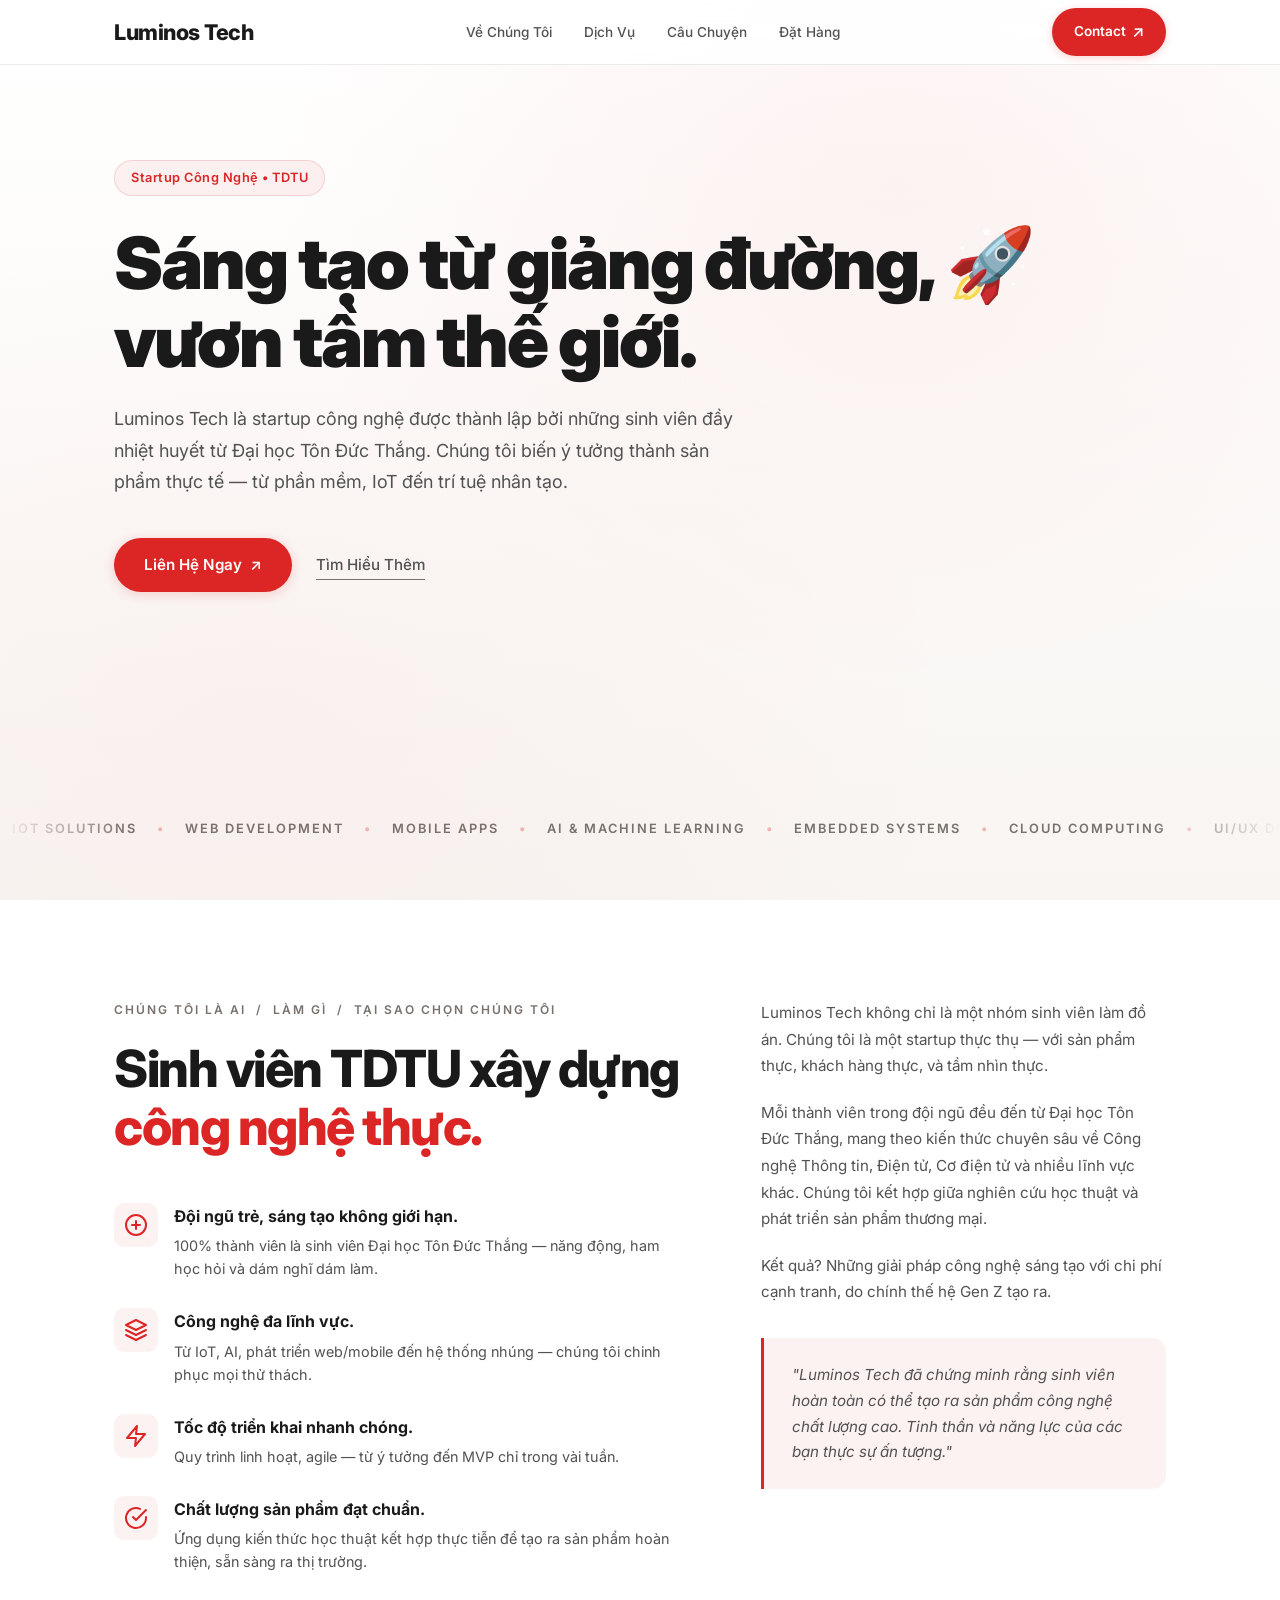
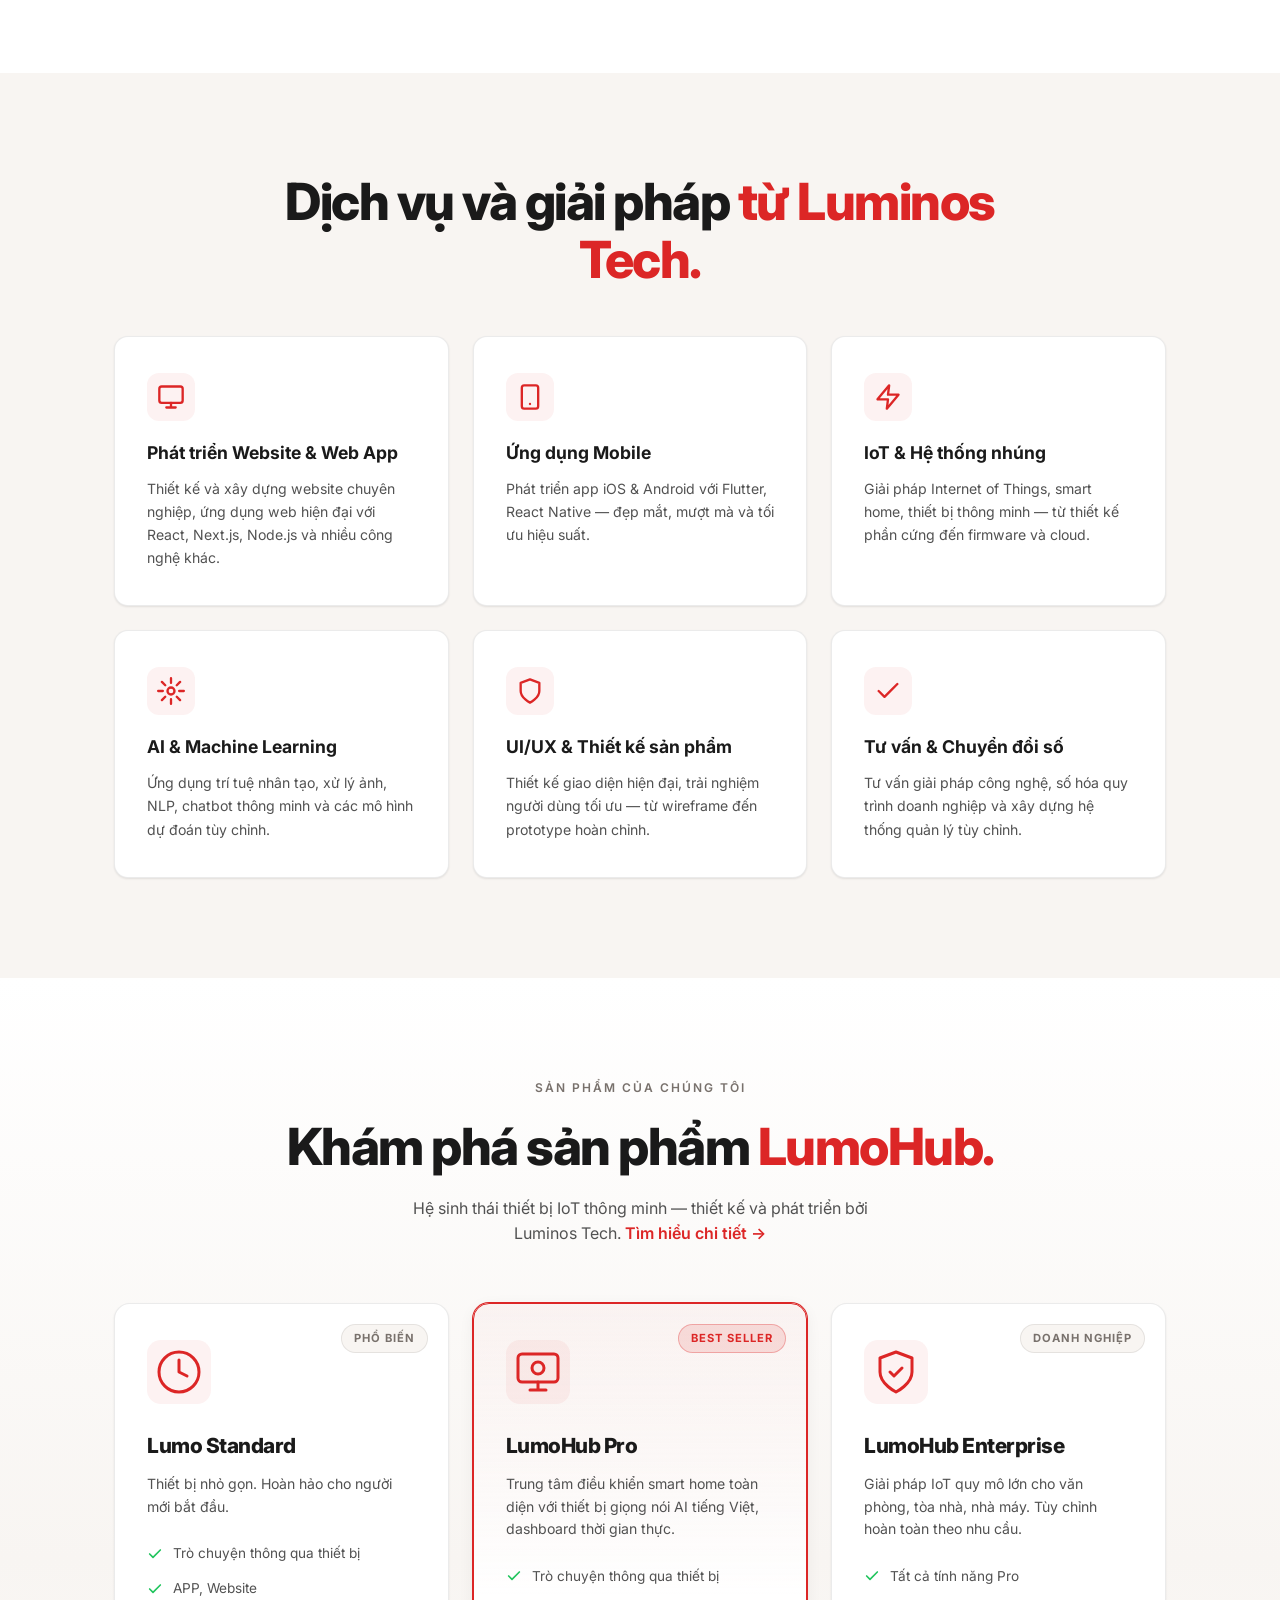
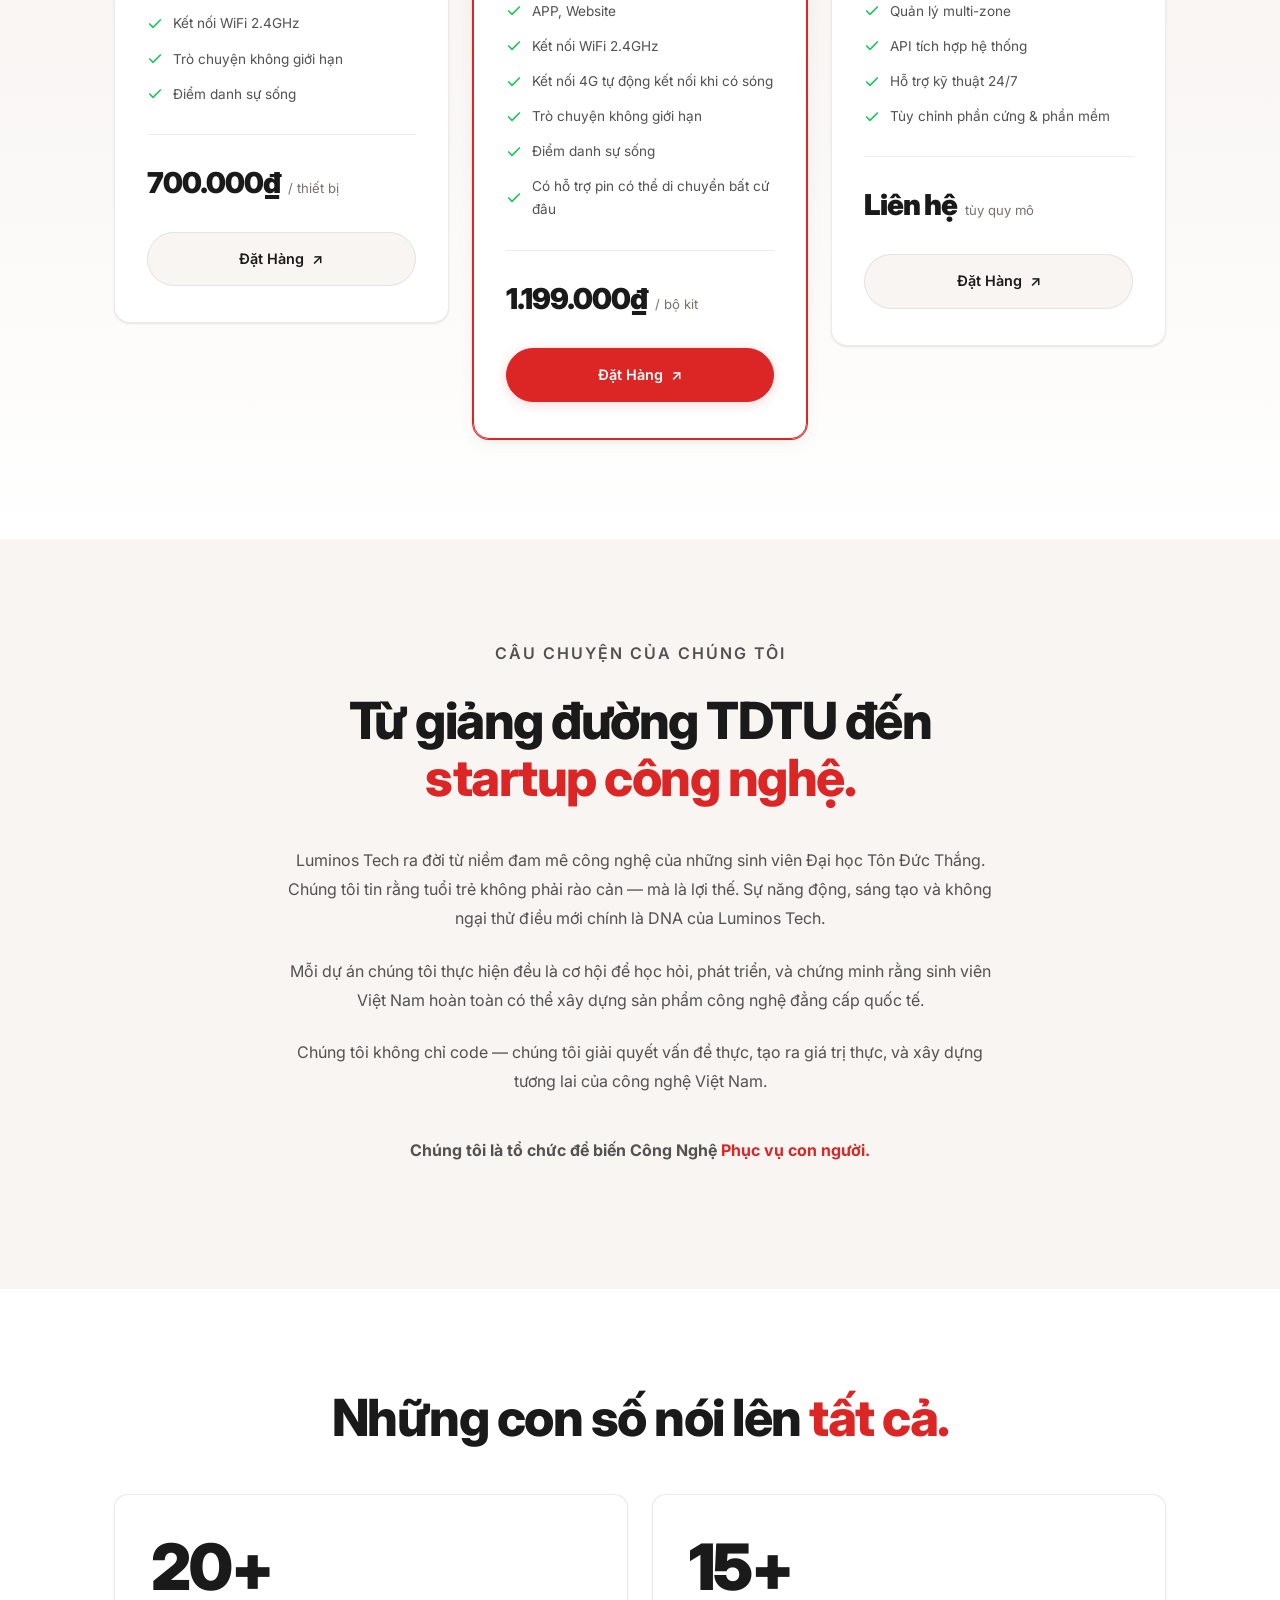
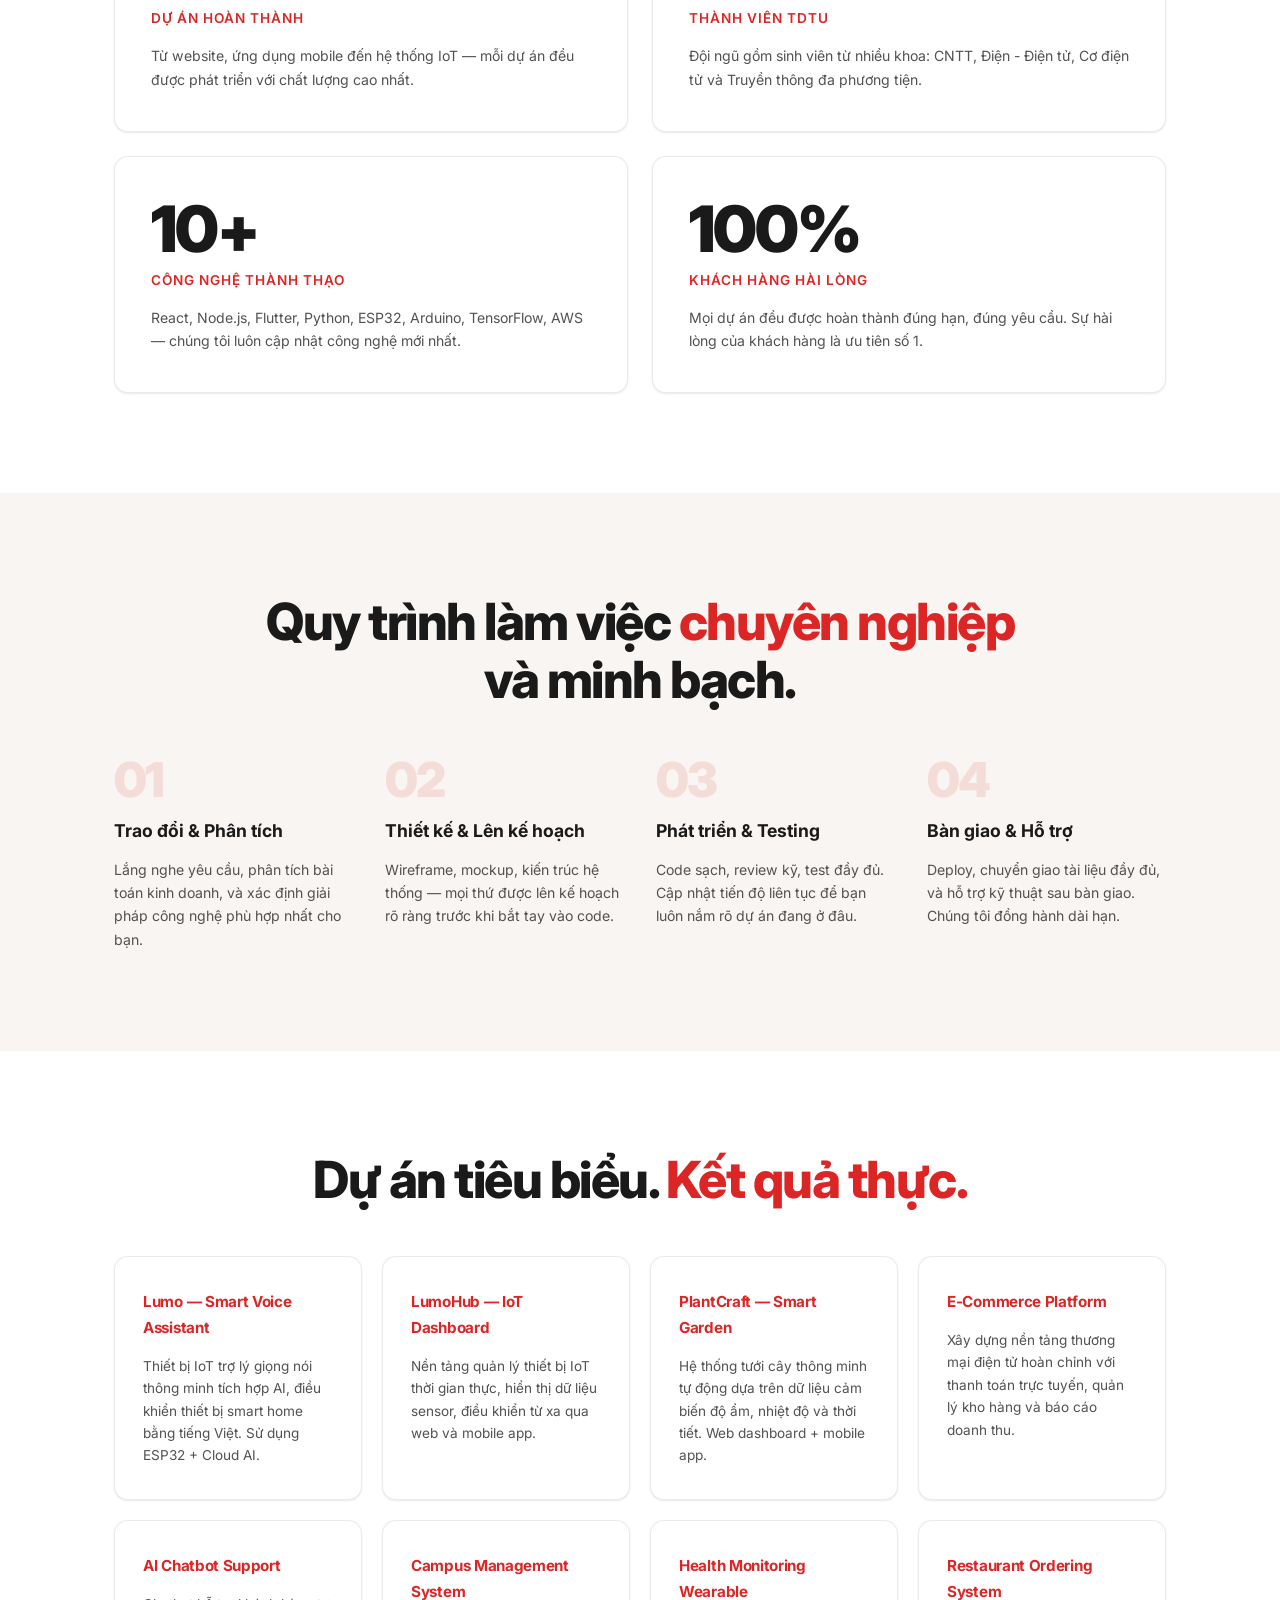
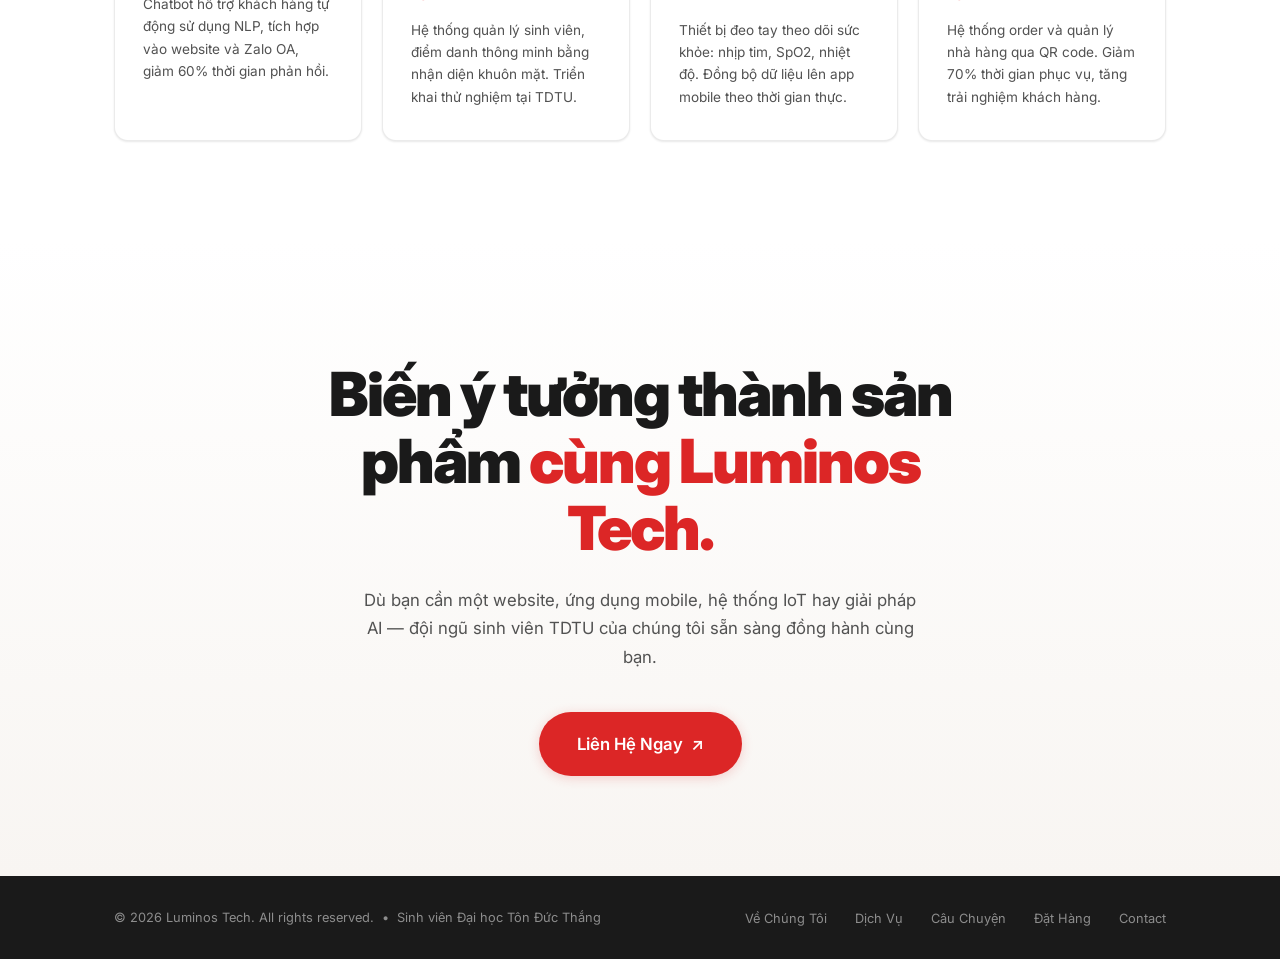
==== commit 9bc48de1: "feat: add order page, product selection, and checkout form functionality" ====
--- a/index.html
+++ b/index.html
@@ -4,7 +4,7 @@
 <head>
   <meta charset="UTF-8" />
   <meta name="viewport" content="width=device-width, initial-scale=1.0" />
-  <title>Luminos Tech — Startup Công Nghệ từ Đại học Tôn Đức Thắng</title>
+  <title>Luminos Tech — Startup Công Nghệ</title>
   <meta name="description"
     content="Luminos Tech là startup công nghệ được thành lập bởi sinh viên Đại học Tôn Đức Thắng. Chúng tôi xây dựng các giải pháp phần mềm, IoT và AI sáng tạo." />
   <link rel="preconnect" href="https://fonts.googleapis.com" />
@@ -24,6 +24,7 @@
         <li><a href="#value-prop">Về Chúng Tôi</a></li>
         <li><a href="#outcomes">Dịch Vụ</a></li>
         <li><a href="#narrative">Câu Chuyện</a></li>
+        <li><a href="order.html">Đặt Hàng</a></li>
       </ul>
       <a href="contact.html" target="_blank" class="btn-cta-green" id="navCta">Contact <span class="arrow">↗</span></a>
       <button class="mobile-toggle" id="mobileToggle" aria-label="Toggle menu">
@@ -245,8 +246,10 @@
   <section id="products" class="section products">
     <div class="container">
       <p class="section-label center">SẢN PHẨM CỦA CHÚNG TÔI</p>
-      <h2 class="section-heading center">Khám phá sản phẩm <span class="accent">LumoHub.</span></h2>
-      <p class="products-subtitle">Hệ sinh thái thiết bị IoT thông minh — thiết kế và phát triển bởi Luminos Tech.</p>
+      <h2 class="section-heading center">Khám phá sản phẩm <a href="lumohub.html"
+          style="color:var(--accent);text-decoration:none;">LumoHub.</a></h2>
+      <p class="products-subtitle">Hệ sinh thái thiết bị IoT thông minh — thiết kế và phát triển bởi Luminos Tech. <a
+          href="lumohub.html" style="color:var(--accent);font-weight:600;">Tìm hiểu chi tiết →</a></p>
 
       <div class="products-grid">
 
@@ -304,7 +307,7 @@
             <span class="product-price">700.000₫</span>
             <span class="product-price-note">/ thiết bị</span>
           </div>
-          <a href="contact.html" target="_blank" class="btn-product">Đặt Hàng <span class="arrow">↗</span></a>
+          <a href="order.html?product=lumo-standard" class="btn-product">Đặt Hàng <span class="arrow">↗</span></a>
         </div>
 
         <!-- Product 2 -->
@@ -318,7 +321,7 @@
             </svg>
           </div>
           <h3 class="product-name">LumoHub Pro</h3>
-          <p class="product-desc">Trung tâm điều khiển smart home toàn diện với trợ lý giọng nói AI tiếng Việt,
+          <p class="product-desc">Trung tâm điều khiển smart home toàn diện với thiết bị giọng nói AI tiếng Việt,
             dashboard thời gian thực.</p>
           <ul class="product-features">
             <li>
@@ -376,7 +379,7 @@
             <span class="product-price">1.199.000₫</span>
             <span class="product-price-note">/ bộ kit</span>
           </div>
-          <a href="contact.html" target="_blank" class="btn-product btn-product-accent">Đặt Hàng <span
+          <a href="order.html?product=lumohub-pro" class="btn-product btn-product-accent">Đặt Hàng <span
               class="arrow">↗</span></a>
         </div>
 
@@ -435,7 +438,7 @@
             <span class="product-price">Liên hệ</span>
             <span class="product-price-note">tùy quy mô</span>
           </div>
-          <a href="contact.html" target="_blank" class="btn-product">Tư Vấn Ngay <span class="arrow">↗</span></a>
+          <a href="order.html?product=lumohub-enterprise" class="btn-product">Đặt Hàng <span class="arrow">↗</span></a>
         </div>
 
       </div>
@@ -586,6 +589,7 @@
         <li><a href="#value-prop">Về Chúng Tôi</a></li>
         <li><a href="#outcomes">Dịch Vụ</a></li>
         <li><a href="#narrative">Câu Chuyện</a></li>
+        <li><a href="order.html">Đặt Hàng</a></li>
         <li><a href="contact.html" target="_blank">Contact</a></li>
       </ul>
     </div>
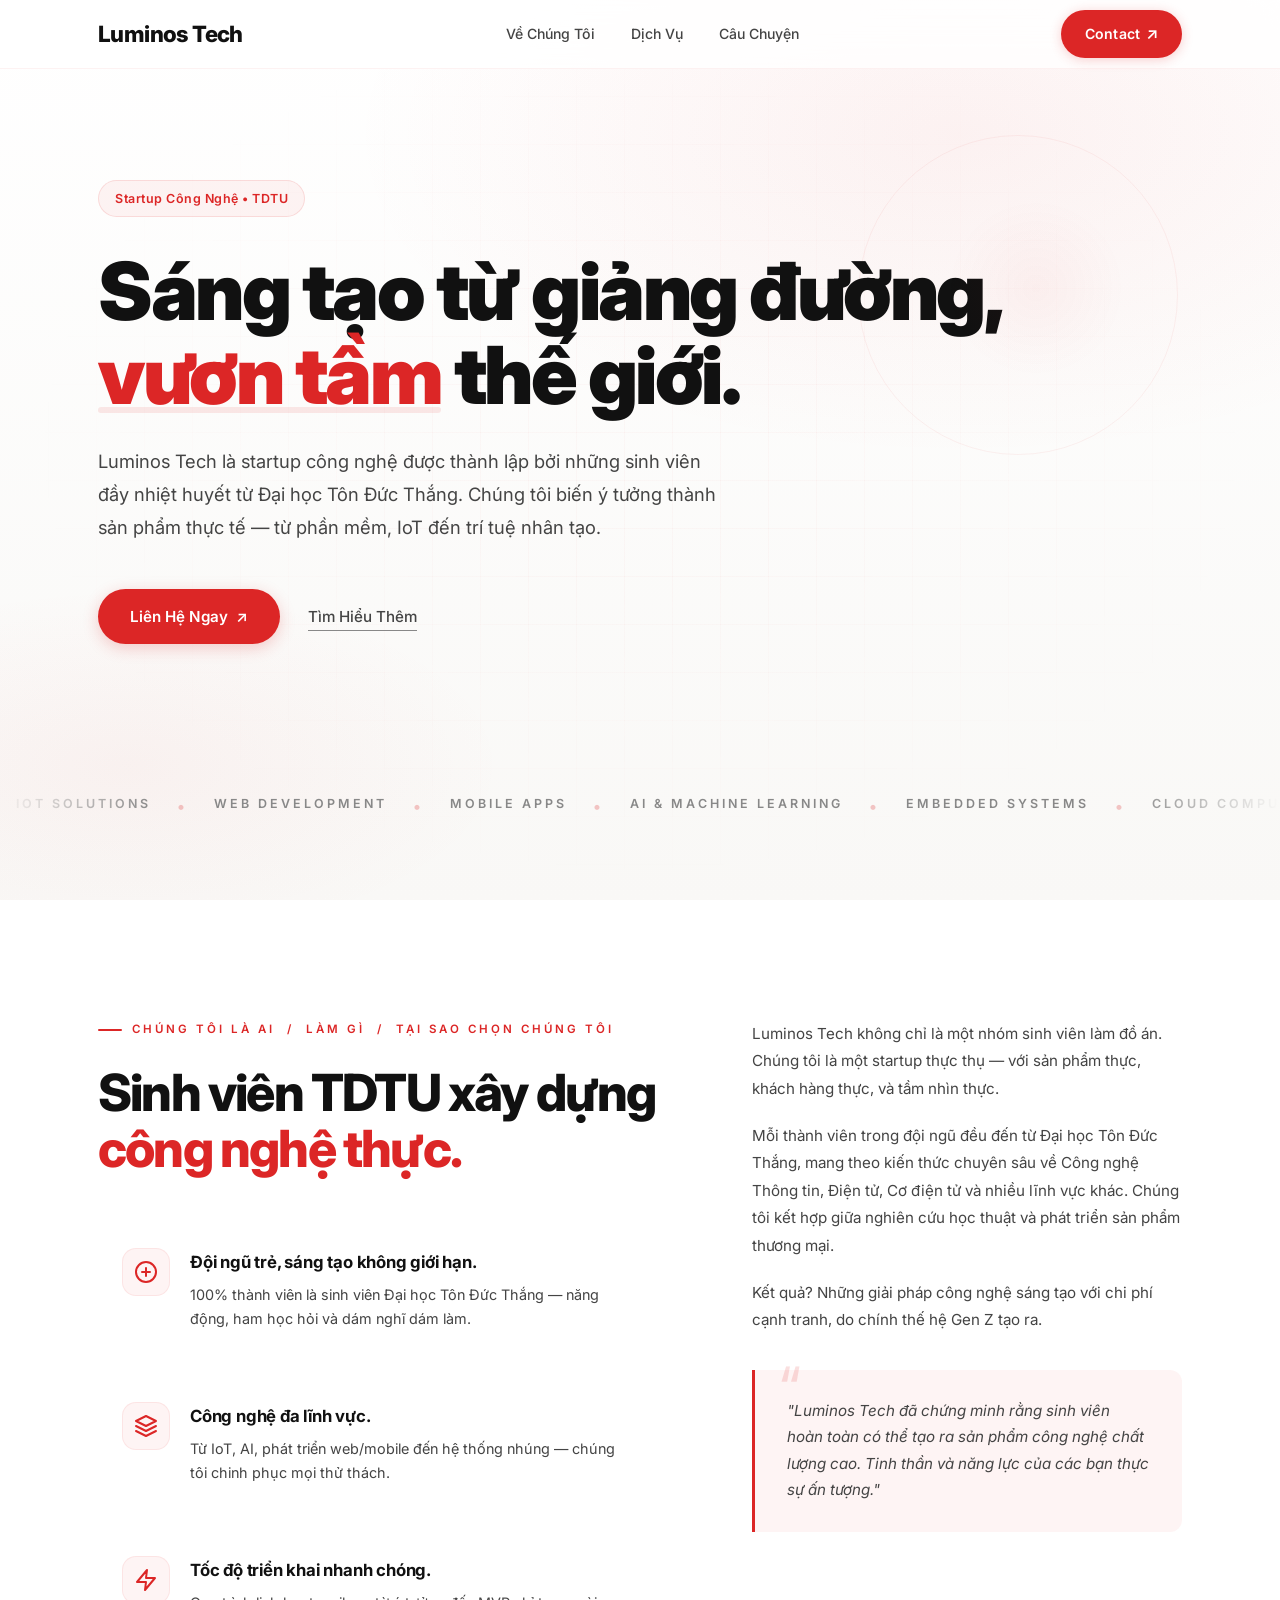
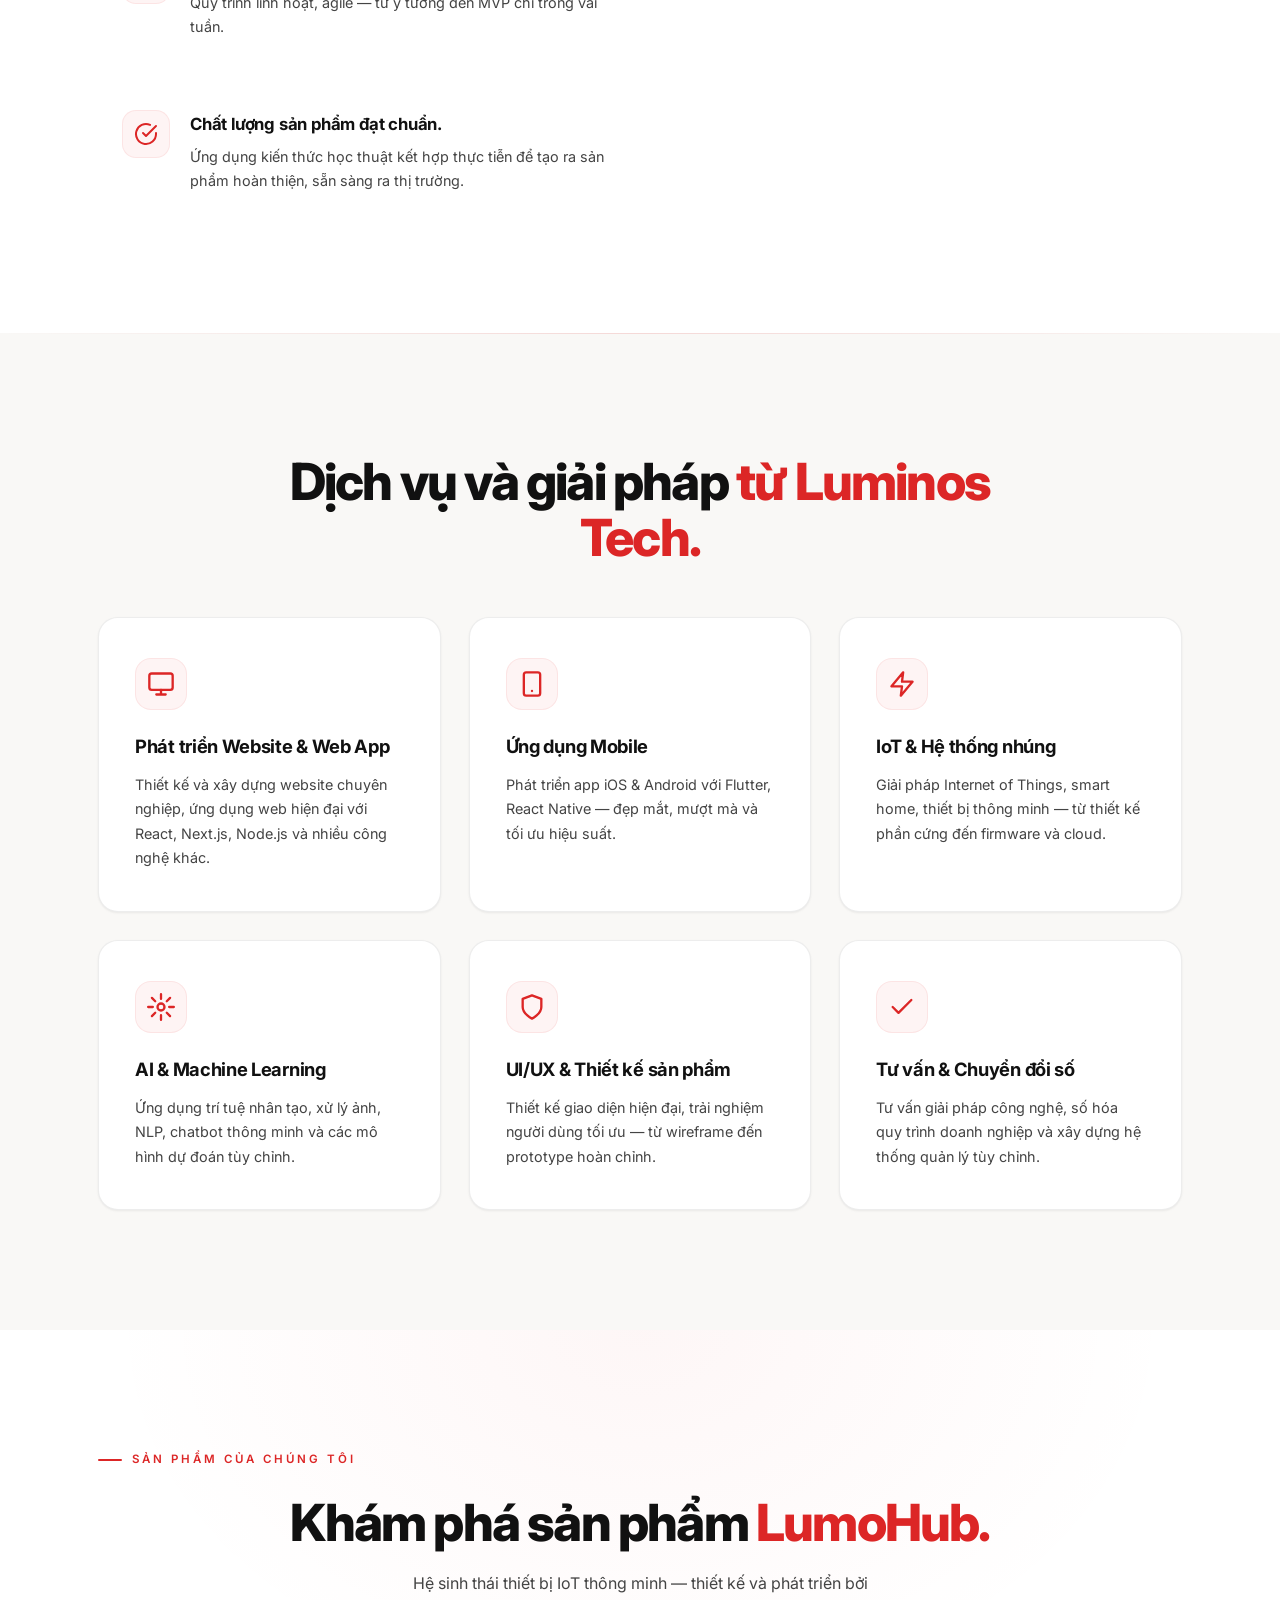
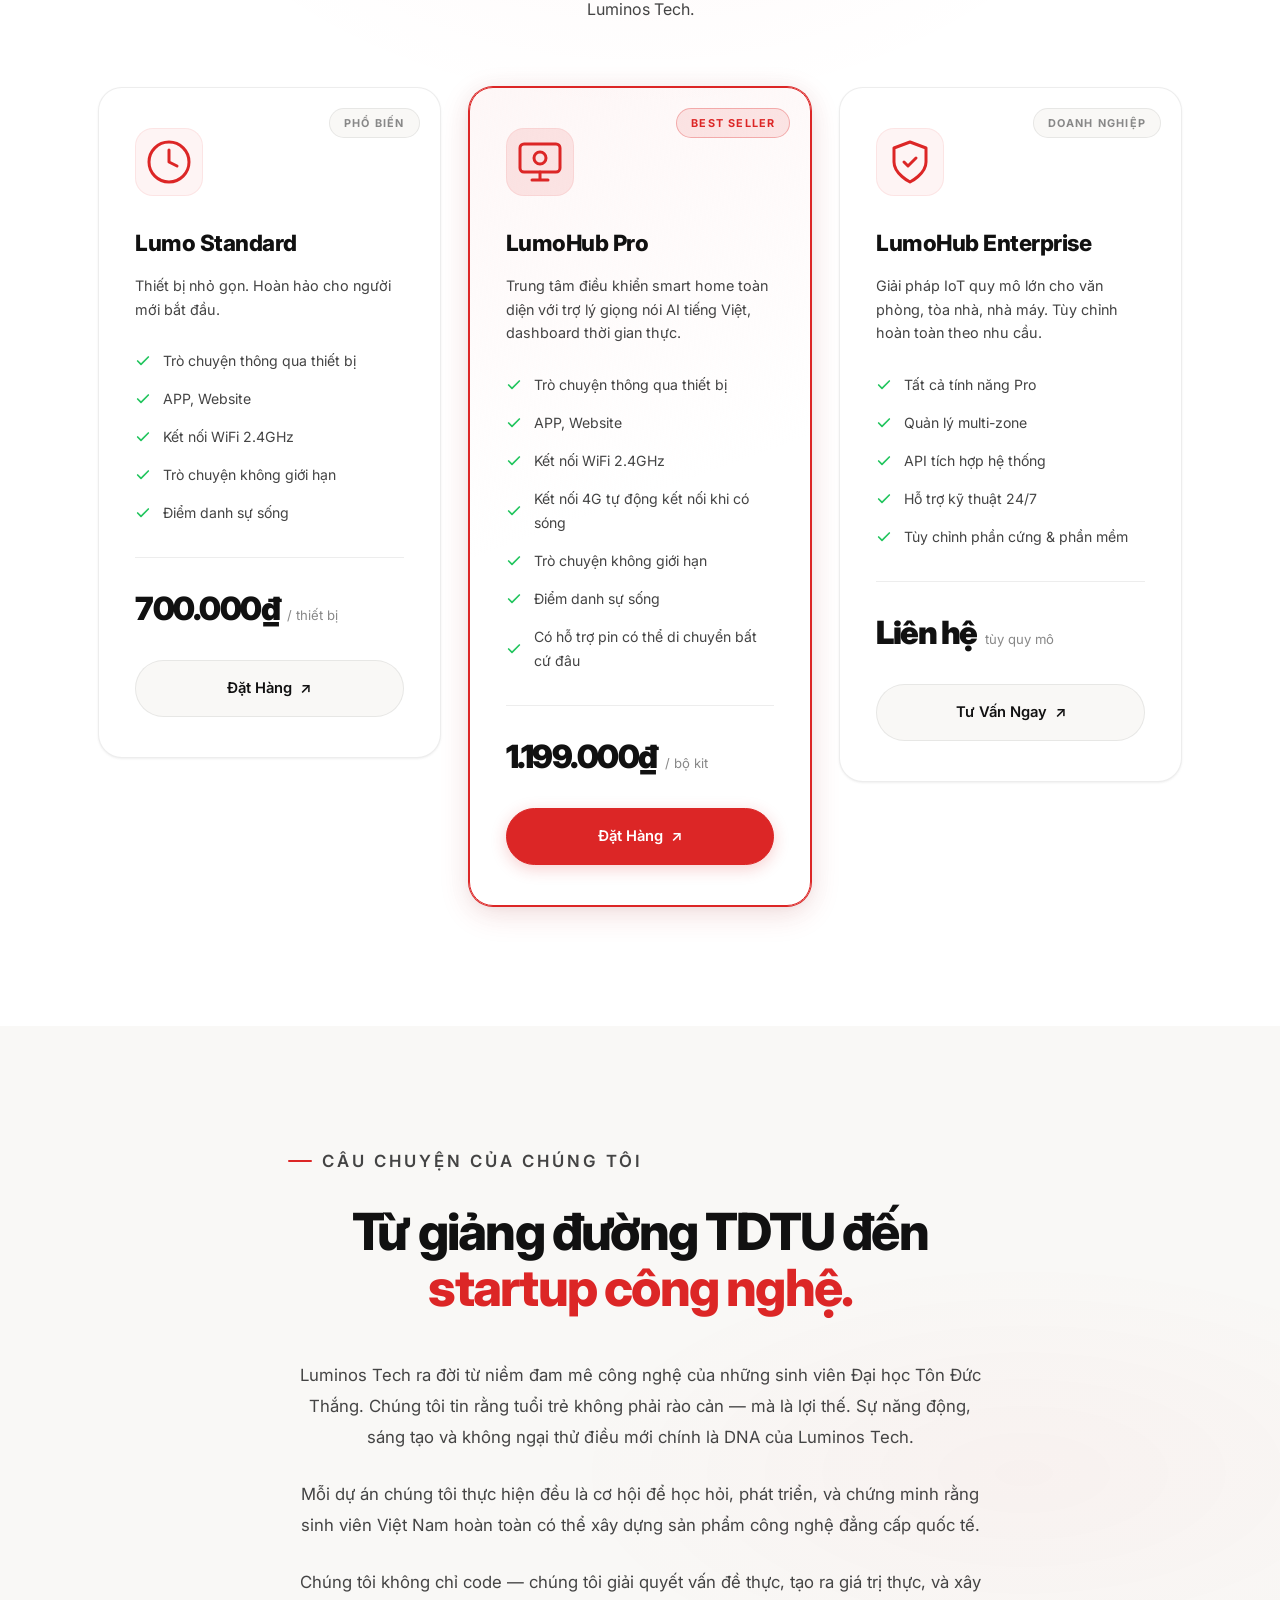
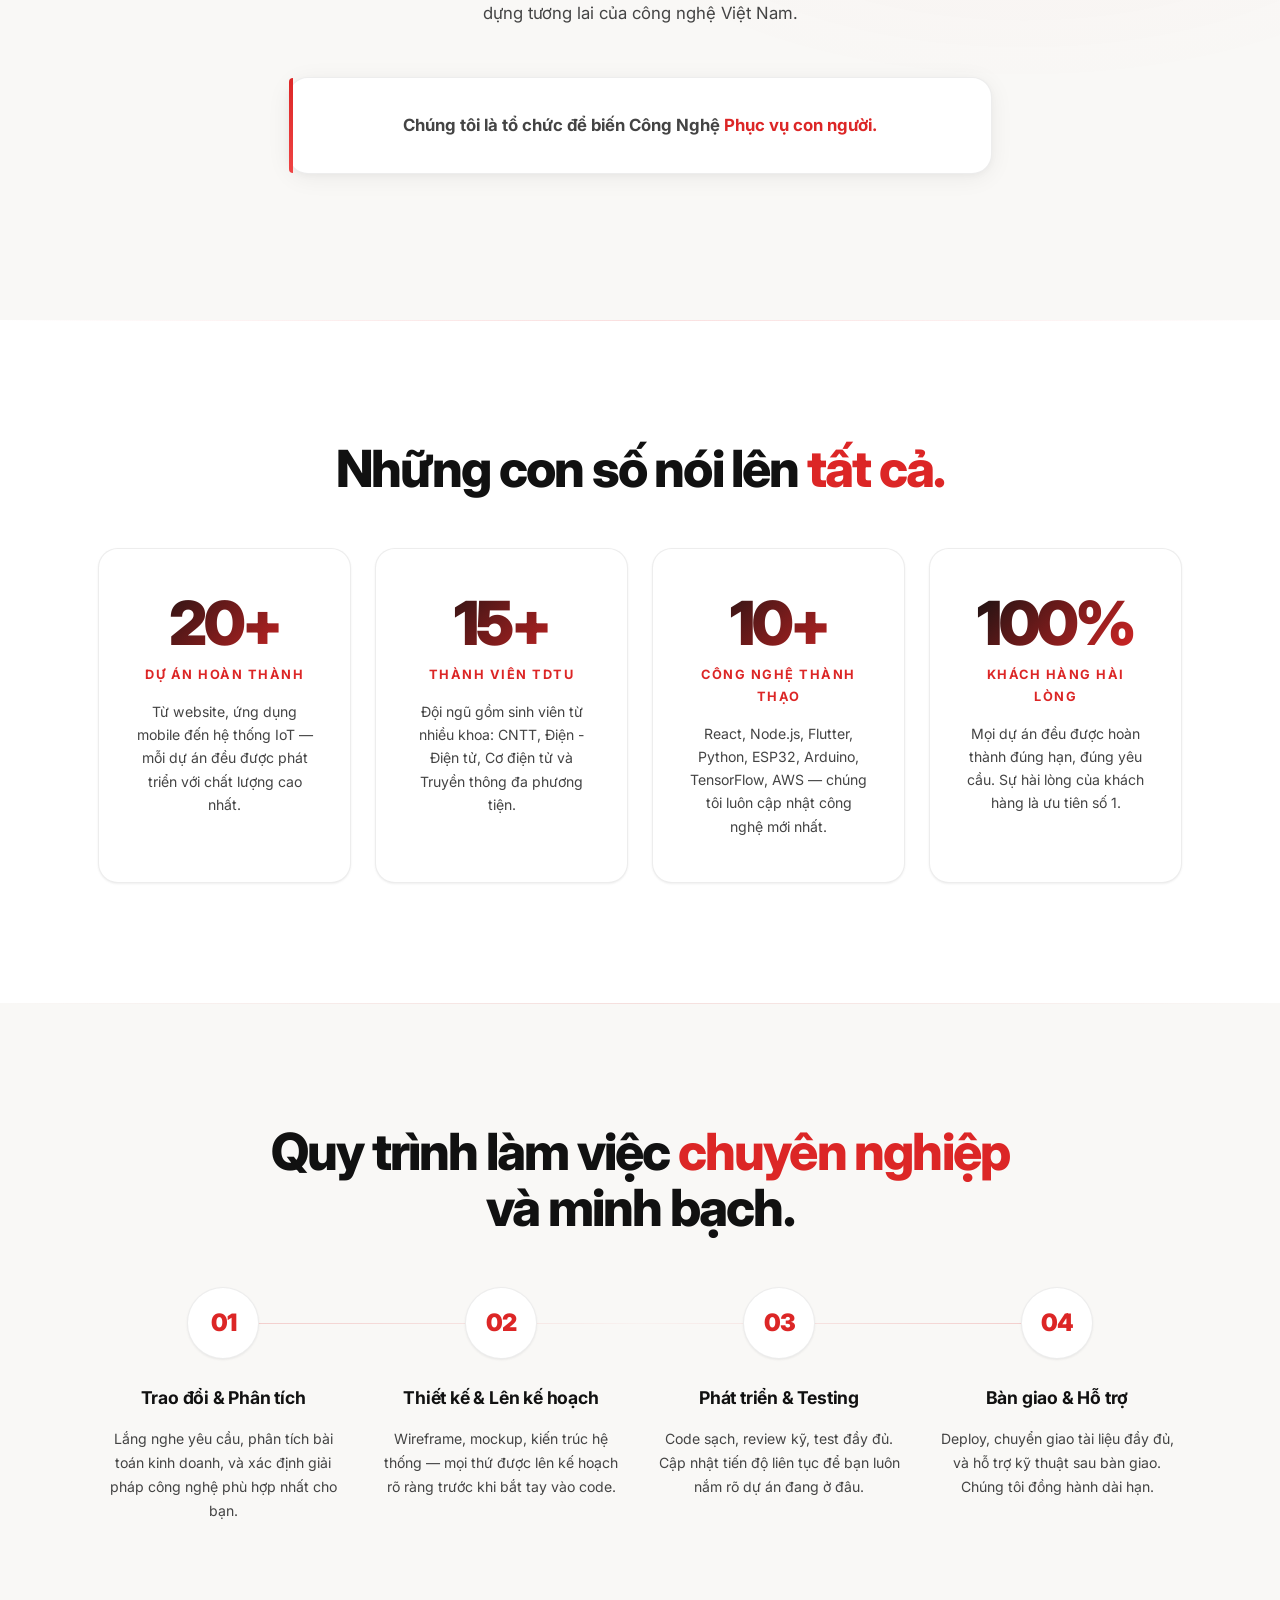
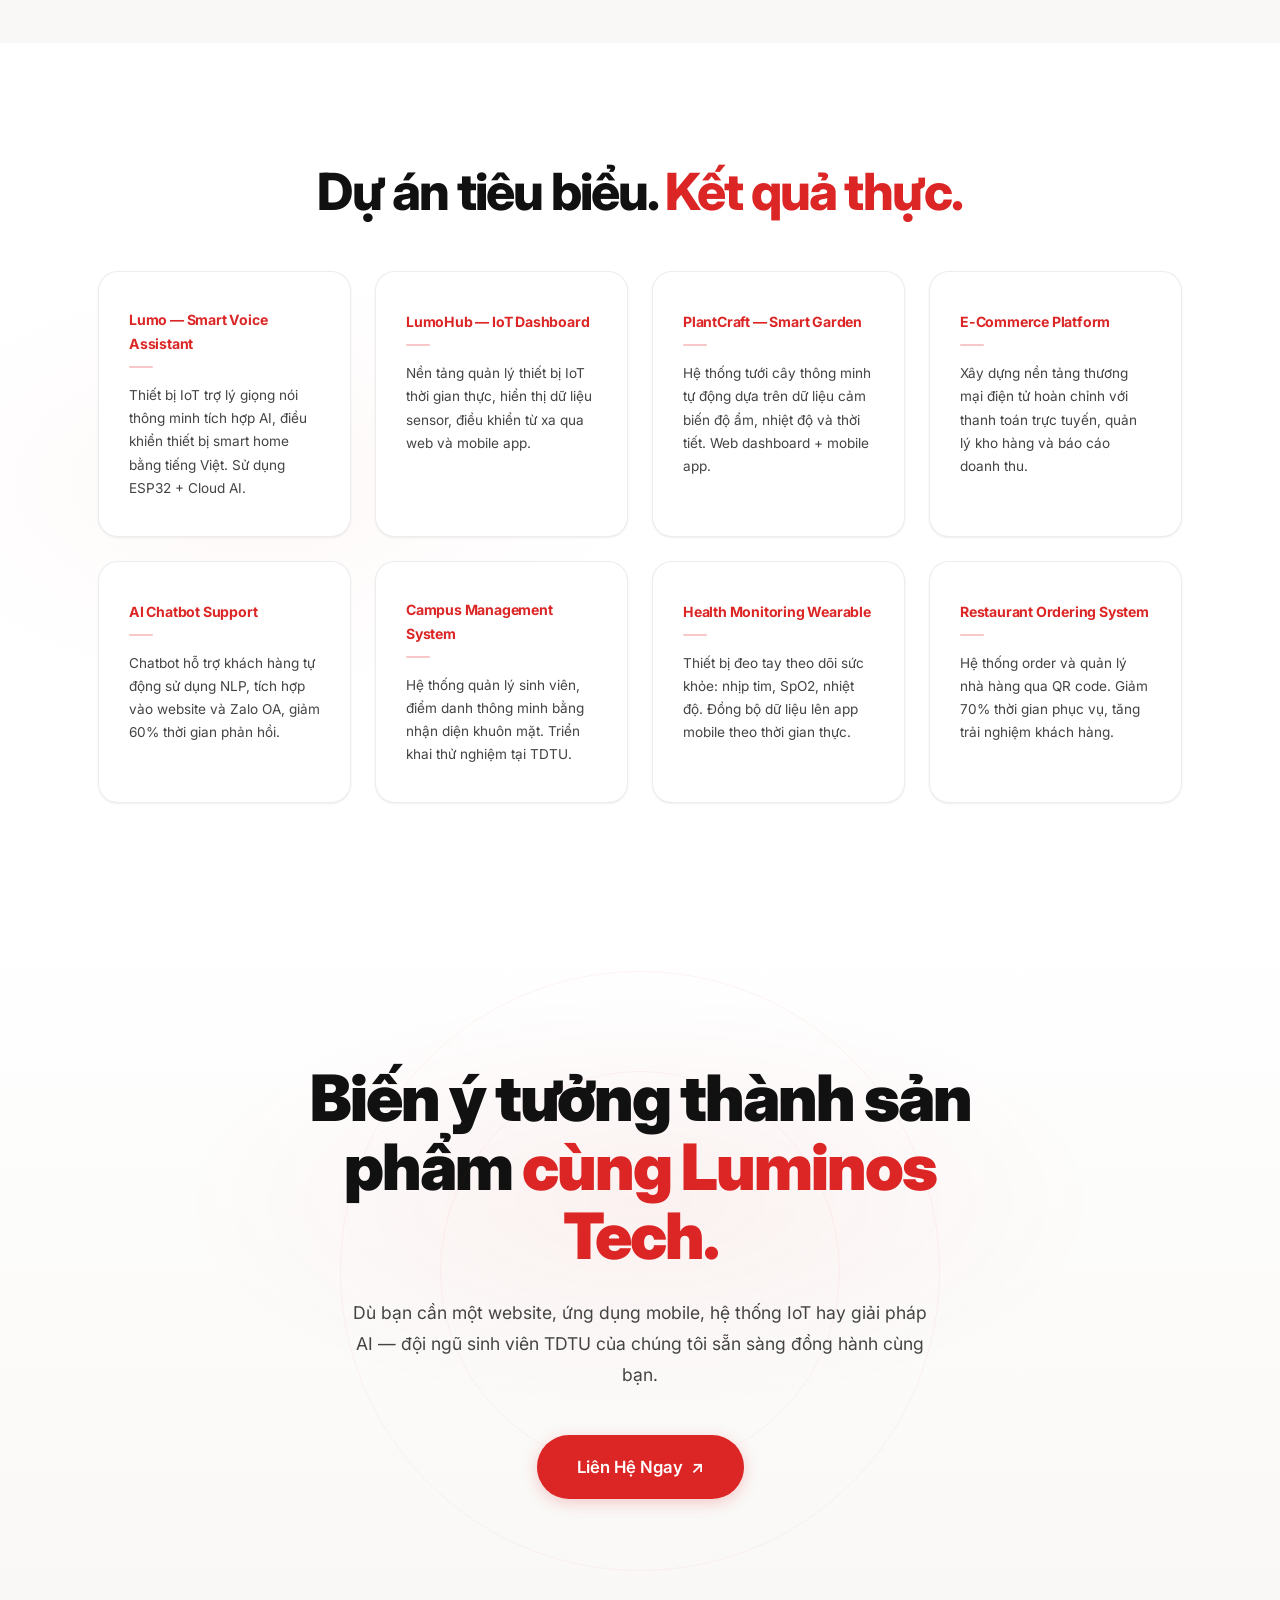
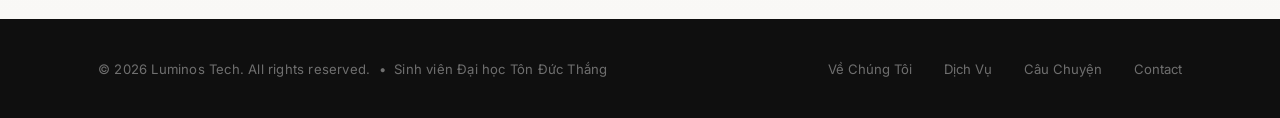
==== commit 55b15eb2: "feat: enhance contact page and overall styling with new features and improved layout" ====
--- a/index.html
+++ b/index.html
@@ -4,7 +4,7 @@
 <head>
   <meta charset="UTF-8" />
   <meta name="viewport" content="width=device-width, initial-scale=1.0" />
-  <title>Luminos Tech — Startup Công Nghệ</title>
+  <title>Luminos Tech — Startup Công Nghệ từ Đại học Tôn Đức Thắng</title>
   <meta name="description"
     content="Luminos Tech là startup công nghệ được thành lập bởi sinh viên Đại học Tôn Đức Thắng. Chúng tôi xây dựng các giải pháp phần mềm, IoT và AI sáng tạo." />
   <link rel="preconnect" href="https://fonts.googleapis.com" />
@@ -24,7 +24,6 @@
         <li><a href="#value-prop">Về Chúng Tôi</a></li>
         <li><a href="#outcomes">Dịch Vụ</a></li>
         <li><a href="#narrative">Câu Chuyện</a></li>
-        <li><a href="order.html">Đặt Hàng</a></li>
       </ul>
       <a href="contact.html" target="_blank" class="btn-cta-green" id="navCta">Contact <span class="arrow">↗</span></a>
       <button class="mobile-toggle" id="mobileToggle" aria-label="Toggle menu">
@@ -35,9 +34,10 @@
 
   <!-- ===== HERO ===== -->
   <header id="hero" class="section hero">
+    <div class="hero-grid-pattern"></div>
     <div class="container">
       <span class="tag-label">Startup Công Nghệ • TDTU</span>
-      <h1 class="hero-heading">Sáng tạo từ giảng đường,&nbsp;🚀<br>vươn tầm thế giới.</h1>
+      <h1 class="hero-heading">Sáng tạo từ giảng đường, <span class="accent-word"><span class="accent">vươn tầm</span></span> thế giới.</h1>
       <p class="hero-sub">Luminos Tech là startup công nghệ được thành lập bởi những sinh viên đầy nhiệt huyết
         từ Đại học Tôn Đức Thắng. Chúng tôi biến ý tưởng thành sản phẩm thực tế — từ phần mềm, IoT
         đến trí tuệ nhân tạo.</p>
@@ -246,10 +246,8 @@
   <section id="products" class="section products">
     <div class="container">
       <p class="section-label center">SẢN PHẨM CỦA CHÚNG TÔI</p>
-      <h2 class="section-heading center">Khám phá sản phẩm <a href="lumohub.html"
-          style="color:var(--accent);text-decoration:none;">LumoHub.</a></h2>
-      <p class="products-subtitle">Hệ sinh thái thiết bị IoT thông minh — thiết kế và phát triển bởi Luminos Tech. <a
-          href="lumohub.html" style="color:var(--accent);font-weight:600;">Tìm hiểu chi tiết →</a></p>
+      <h2 class="section-heading center">Khám phá sản phẩm <span class="accent">LumoHub.</span></h2>
+      <p class="products-subtitle">Hệ sinh thái thiết bị IoT thông minh — thiết kế và phát triển bởi Luminos Tech.</p>
 
       <div class="products-grid">
 
@@ -307,7 +305,7 @@
             <span class="product-price">700.000₫</span>
             <span class="product-price-note">/ thiết bị</span>
           </div>
-          <a href="order.html?product=lumo-standard" class="btn-product">Đặt Hàng <span class="arrow">↗</span></a>
+          <a href="contact.html" target="_blank" class="btn-product">Đặt Hàng <span class="arrow">↗</span></a>
         </div>
 
         <!-- Product 2 -->
@@ -321,7 +319,7 @@
             </svg>
           </div>
           <h3 class="product-name">LumoHub Pro</h3>
-          <p class="product-desc">Trung tâm điều khiển smart home toàn diện với thiết bị giọng nói AI tiếng Việt,
+          <p class="product-desc">Trung tâm điều khiển smart home toàn diện với trợ lý giọng nói AI tiếng Việt,
             dashboard thời gian thực.</p>
           <ul class="product-features">
             <li>
@@ -379,7 +377,7 @@
             <span class="product-price">1.199.000₫</span>
             <span class="product-price-note">/ bộ kit</span>
           </div>
-          <a href="order.html?product=lumohub-pro" class="btn-product btn-product-accent">Đặt Hàng <span
+          <a href="contact.html" target="_blank" class="btn-product btn-product-accent">Đặt Hàng <span
               class="arrow">↗</span></a>
         </div>
 
@@ -438,7 +436,7 @@
             <span class="product-price">Liên hệ</span>
             <span class="product-price-note">tùy quy mô</span>
           </div>
-          <a href="order.html?product=lumohub-enterprise" class="btn-product">Đặt Hàng <span class="arrow">↗</span></a>
+          <a href="contact.html" target="_blank" class="btn-product">Tư Vấn Ngay <span class="arrow">↗</span></a>
         </div>
 
       </div>
@@ -589,7 +587,6 @@
         <li><a href="#value-prop">Về Chúng Tôi</a></li>
         <li><a href="#outcomes">Dịch Vụ</a></li>
         <li><a href="#narrative">Câu Chuyện</a></li>
-        <li><a href="order.html">Đặt Hàng</a></li>
         <li><a href="contact.html" target="_blank">Contact</a></li>
       </ul>
     </div>
--- a/styles.css
+++ b/styles.css
@@ -1,5 +1,6 @@
 /* ===========================
-   LUMINOS TECH — Red & White Theme
+   LUMINOS TECH — Premium Red & White
+   Redefined visual system
    =========================== */
 
 *, *::before, *::after {
@@ -9,34 +10,50 @@
 }
 
 :root {
+  /* Colors */
   --bg: #ffffff;
-  --bg-alt: #f8f5f2;
+  --bg-alt: #f9f8f6;
   --bg-card: #ffffff;
-  --bg-card-hover: #fef7f7;
-  --dark: #1a1a1a;
+  --bg-card-hover: #fffcfc;
+  --dark: #0f0f0f;
   --white: #ffffff;
   --accent: #dc2626;
   --accent-light: #ef4444;
   --accent-dark: #b91c1c;
-  --accent-bg: rgba(220,38,38,0.06);
-  --accent-bg-strong: rgba(220,38,38,0.12);
+  --accent-bg: rgba(220, 38, 38, 0.05);
+  --accent-bg-strong: rgba(220, 38, 38, 0.1);
+  --accent-glow: rgba(220, 38, 38, 0.15);
   --green: #16a34a;
-  --text: #1a1a1a;
-  --text-secondary: #525252;
-  --text-muted: #78716c;
-  --border: rgba(0,0,0,0.08);
-  --border-hover: rgba(220,38,38,0.25);
+  --text: #111111;
+  --text-secondary: #444444;
+  --text-muted: #888888;
+  --border: rgba(0, 0, 0, 0.07);
+  --border-hover: rgba(220, 38, 38, 0.3);
+
+  /* Typography */
   --font: 'Inter', -apple-system, BlinkMacSystemFont, 'Segoe UI', sans-serif;
-  --max-w: 1100px;
-  --radius: 14px;
+
+  /* Layout */
+  --max-w: 1140px;
+  --radius: 20px;
+  --radius-sm: 12px;
   --radius-pill: 999px;
-  --transition: 0.3s cubic-bezier(.4,0,.2,1);
-  --shadow-sm: 0 1px 3px rgba(0,0,0,0.04), 0 1px 2px rgba(0,0,0,0.06);
-  --shadow-md: 0 4px 16px rgba(0,0,0,0.06), 0 2px 4px rgba(0,0,0,0.04);
-  --shadow-lg: 0 12px 40px rgba(0,0,0,0.08), 0 4px 12px rgba(0,0,0,0.04);
-  --shadow-accent: 0 4px 24px rgba(220,38,38,0.15);
-}
-
+
+  /* Motion */
+  --ease-out: cubic-bezier(0.22, 1, 0.36, 1);
+  --ease-spring: cubic-bezier(0.34, 1.56, 0.64, 1);
+  --transition: 0.35s var(--ease-out);
+
+  /* Shadows */
+  --shadow-sm: 0 1px 3px rgba(0,0,0,0.04), 0 1px 2px rgba(0,0,0,0.03);
+  --shadow-md: 0 4px 24px rgba(0,0,0,0.06), 0 2px 6px rgba(0,0,0,0.03);
+  --shadow-lg: 0 16px 48px rgba(0,0,0,0.08), 0 4px 16px rgba(0,0,0,0.04);
+  --shadow-xl: 0 24px 64px rgba(0,0,0,0.1), 0 8px 24px rgba(0,0,0,0.05);
+  --shadow-accent: 0 8px 32px rgba(220,38,38,0.18);
+  --shadow-accent-hover: 0 12px 40px rgba(220,38,38,0.28);
+}
+
+/* ===== BASE ===== */
 html {
   scroll-behavior: smooth;
   font-size: 16px;
@@ -52,19 +69,26 @@
   overflow-x: hidden;
 }
 
-a {
-  color: inherit;
-  text-decoration: none;
-}
-
+a { color: inherit; text-decoration: none; }
 ul { list-style: none; }
 img { max-width: 100%; display: block; }
 
+::selection {
+  background: rgba(220, 38, 38, 0.12);
+  color: var(--accent-dark);
+}
+
+::-webkit-scrollbar { width: 6px; }
+::-webkit-scrollbar-track { background: var(--bg); }
+::-webkit-scrollbar-thumb { background: rgba(220, 38, 38, 0.2); border-radius: 3px; }
+::-webkit-scrollbar-thumb:hover { background: rgba(220, 38, 38, 0.35); }
+
+/* ===== UTILITIES ===== */
 .container {
   width: 100%;
   max-width: var(--max-w);
   margin: 0 auto;
-  padding: 0 24px;
+  padding: 0 28px;
 }
 
 .narrow { max-width: 760px; }
@@ -72,90 +96,72 @@
 .center-text { text-align: center; }
 
 .section {
-  padding: 100px 0;
-  position: relative;
-}
-
-/* ===== Accent ===== */
+  padding: 120px 0;
+  position: relative;
+}
+
 .accent { color: var(--accent); }
 
-/* ===========================
-   NAVIGATION
-   =========================== */
-
+/* ===== NAVBAR ===== */
 .navbar {
   position: fixed;
   top: 0; left: 0; right: 0;
   z-index: 1000;
-  background: rgba(255,255,255,0.88);
-  backdrop-filter: blur(20px) saturate(180%);
-  -webkit-backdrop-filter: blur(20px) saturate(180%);
-  border-bottom: 1px solid var(--border);
-  transition: background var(--transition), box-shadow var(--transition);
+  background: rgba(255,255,255,0.82);
+  backdrop-filter: blur(24px) saturate(180%);
+  -webkit-backdrop-filter: blur(24px) saturate(180%);
+  border-bottom: 1px solid rgba(220, 38, 38, 0.06);
+  transition: background var(--transition), box-shadow var(--transition), border-color var(--transition);
 }
 
 .navbar.scrolled {
-  box-shadow: var(--shadow-sm);
+  background: rgba(255,255,255,0.94);
+  box-shadow: 0 1px 0 rgba(0,0,0,0.04), var(--shadow-sm);
+  border-bottom-color: rgba(220, 38, 38, 0.08);
 }
 
 .nav-inner {
   max-width: var(--max-w);
   margin: 0 auto;
-  padding: 0 24px;
-  height: 64px;
+  padding: 0 28px;
+  height: 68px;
   display: flex;
   align-items: center;
   justify-content: space-between;
 }
 
 .logo {
-  font-size: 1.35rem;
+  font-size: 1.4rem;
   font-weight: 800;
-  letter-spacing: -0.5px;
+  letter-spacing: -0.6px;
   color: var(--text);
   position: relative;
 }
 
-.logo::after {
+.nav-links {
+  display: flex;
+  gap: 36px;
+}
+
+.nav-links a {
+  font-size: 0.88rem;
+  color: var(--text-secondary);
+  font-weight: 500;
+  position: relative;
+  padding: 4px 0;
+  transition: color var(--transition);
+}
+
+.nav-links a::after {
   content: '';
   position: absolute;
   bottom: -2px;
-  left: 0;
-  width: 100%;
-  height: 3px;
-  background: var(--accent);
-  border-radius: 2px;
-  transform: scaleX(0);
-  transition: transform var(--transition);
-}
-
-.logo:hover::after {
-  transform: scaleX(1);
-}
-
-.nav-links {
-  display: flex;
-  gap: 32px;
-}
-
-.nav-links a {
-  font-size: 0.85rem;
-  color: var(--text-secondary);
-  transition: color var(--transition);
-  font-weight: 500;
-  position: relative;
-}
-
-.nav-links a::after {
-  content: '';
-  position: absolute;
-  bottom: -4px;
   left: 0;
   width: 0;
   height: 2px;
   background: var(--accent);
   border-radius: 1px;
-  transition: width var(--transition);
+  transition: width 0.3s var(--ease-out);
 }
 
 .nav-links a:hover { color: var(--text); }
@@ -167,23 +173,26 @@
   gap: 6px;
   background: var(--accent);
   color: #fff;
-  font-size: 0.85rem;
+  font-size: 0.88rem;
   font-weight: 600;
-  padding: 10px 22px;
+  padding: 10px 24px;
   border-radius: var(--radius-pill);
   transition: all var(--transition);
-  box-shadow: 0 2px 8px rgba(220,38,38,0.2);
+  box-shadow: 0 2px 12px rgba(220,38,38,0.22);
+  border: none;
+  cursor: pointer;
+  letter-spacing: 0.1px;
 }
 
 .btn-cta-green:hover {
   background: var(--accent-dark);
-  transform: translateY(-1px);
+  transform: translateY(-2px);
   box-shadow: var(--shadow-accent);
 }
 
 .btn-cta-green .arrow { font-size: 1rem; }
 
-/* Mobile toggle */
+/* Mobile */
 .mobile-toggle {
   display: none;
   flex-direction: column;
@@ -203,58 +212,146 @@
   transition: var(--transition);
 }
 
-/* ===========================
-   HERO
-   =========================== */
-
+/* ===== HERO ===== */
 .hero {
-  padding-top: 160px;
-  padding-bottom: 60px;
+  padding-top: 180px;
+  padding-bottom: 80px;
   min-height: 100vh;
   display: flex;
   flex-direction: column;
   justify-content: center;
+  position: relative;
+  overflow: hidden;
   background:
-    radial-gradient(ellipse at 70% 20%, rgba(220,38,38,0.05) 0%, transparent 50%),
-    radial-gradient(ellipse at 20% 80%, rgba(220,38,38,0.03) 0%, transparent 50%),
+    radial-gradient(ellipse 80% 60% at 75% 15%, rgba(220, 38, 38, 0.06) 0%, transparent 60%),
+    radial-gradient(ellipse 60% 40% at 10% 85%, rgba(220, 38, 38, 0.04) 0%, transparent 50%),
     linear-gradient(180deg, var(--bg) 0%, var(--bg-alt) 100%);
 }
 
+/* Floating decorative shapes */
+.hero::before {
+  content: '';
+  position: absolute;
+  top: 15%;
+  right: 8%;
+  width: 320px;
+  height: 320px;
+  border-radius: 50%;
+  border: 1px solid rgba(220, 38, 38, 0.06);
+  animation: float-slow 12s ease-in-out infinite;
+  pointer-events: none;
+}
+
+.hero::after {
+  content: '';
+  position: absolute;
+  top: 22%;
+  right: 12%;
+  width: 180px;
+  height: 180px;
+  border-radius: 50%;
+  background: radial-gradient(circle, rgba(220, 38, 38, 0.04) 0%, transparent 70%);
+  animation: float-slow 8s ease-in-out infinite reverse;
+  pointer-events: none;
+}
+
+@keyframes float-slow {
+  0%, 100% { transform: translateY(0) rotate(0deg); }
+  50% { transform: translateY(-24px) rotate(5deg); }
+}
+
+/* Grid pattern overlay */
+.hero-grid-pattern {
+  position: absolute;
+  top: 0; left: 0; right: 0;
+  bottom: 0;
+  background-image:
+    linear-gradient(rgba(220, 38, 38, 0.025) 1px, transparent 1px),
+    linear-gradient(90deg, rgba(220, 38, 38, 0.025) 1px, transparent 1px);
+  background-size: 48px 48px;
+  pointer-events: none;
+  mask-image: radial-gradient(ellipse at center, black 20%, transparent 70%);
+  -webkit-mask-image: radial-gradient(ellipse at center, black 20%, transparent 70%);
+}
+
 .tag-label {
-  display: inline-block;
-  font-size: 0.8rem;
+  display: inline-flex;
+  align-items: center;
+  gap: 8px;
+  font-size: 0.78rem;
   font-weight: 600;
   color: var(--accent);
   background: var(--accent-bg);
-  border: 1px solid rgba(220,38,38,0.15);
-  padding: 6px 16px;
+  border: 1px solid rgba(220, 38, 38, 0.12);
+  padding: 7px 16px;
   border-radius: var(--radius-pill);
+  margin-bottom: 32px;
+  letter-spacing: 0.5px;
+  animation: fadeSlideUp 0.7s var(--ease-out) both;
+}
+
+.tag-label-dot {
+  width: 6px;
+  height: 6px;
+  background: var(--accent);
+  border-radius: 50%;
+  animation: pulse-dot 2s ease-in-out infinite;
+}
+
+@keyframes pulse-dot {
+  0%, 100% { opacity: 1; transform: scale(1); }
+  50% { opacity: 0.5; transform: scale(0.7); }
+}
+
+.hero-heading {
+  font-size: clamp(3rem, 6.5vw, 5rem);
+  font-weight: 900;
+  line-height: 1.05;
+  letter-spacing: -2.5px;
   margin-bottom: 28px;
-  letter-spacing: 0.5px;
-}
-
-.hero-heading {
-  font-size: clamp(2.8rem, 6vw, 4.5rem);
-  font-weight: 900;
-  line-height: 1.08;
-  letter-spacing: -2px;
-  margin-bottom: 24px;
   color: var(--text);
+  animation: fadeSlideUp 0.7s var(--ease-out) 0.1s both;
+  position: relative;
+}
+
+.hero-heading .accent-word {
+  position: relative;
+  display: inline-block;
+}
+
+.hero-heading .accent-word::after {
+  content: '';
+  position: absolute;
+  bottom: 4px;
+  left: 0;
+  width: 100%;
+  height: 6px;
+  background: var(--accent-bg-strong);
+  border-radius: 3px;
+  z-index: -1;
+  transform: skewX(-3deg);
 }
 
 .hero-sub {
-  font-size: 1.125rem;
+  font-size: 1.15rem;
   color: var(--text-secondary);
   max-width: 620px;
-  line-height: 1.75;
-  margin-bottom: 40px;
+  line-height: 1.8;
+  margin-bottom: 44px;
+  animation: fadeSlideUp 0.7s var(--ease-out) 0.2s both;
 }
 
 .hero-buttons {
   display: flex;
   align-items: center;
-  gap: 24px;
+  gap: 28px;
   flex-wrap: wrap;
+  animation: fadeSlideUp 0.7s var(--ease-out) 0.3s both;
+}
+
+@keyframes fadeSlideUp {
+  from { opacity: 0; transform: translateY(28px); }
+  to { opacity: 1; transform: translateY(0); }
 }
 
 /* Buttons */
@@ -266,34 +363,37 @@
   color: #fff;
   font-size: 0.95rem;
   font-weight: 600;
-  padding: 14px 30px;
+  padding: 15px 32px;
   border-radius: var(--radius-pill);
   transition: all var(--transition);
-  box-shadow: 0 2px 12px rgba(220,38,38,0.2);
+  box-shadow: 0 4px 16px rgba(220, 38, 38, 0.22);
   position: relative;
   overflow: hidden;
+  border: none;
+  cursor: pointer;
 }
 
 .btn-primary::before {
   content: '';
   position: absolute;
-  top: 0; left: 0; right: 0; bottom: 0;
-  background: linear-gradient(135deg, rgba(255,255,255,0.15) 0%, transparent 50%);
-  opacity: 0;
-  transition: opacity var(--transition);
+  top: 0; left: -100%;
+  width: 100%;
+  height: 100%;
+  background: linear-gradient(90deg, transparent, rgba(255,255,255,0.15), transparent);
+  transition: left 0.6s var(--ease-out);
 }
 
 .btn-primary:hover {
   background: var(--accent-dark);
-  transform: translateY(-2px);
-  box-shadow: 0 6px 24px rgba(220,38,38,0.3);
-}
-
-.btn-primary:hover::before { opacity: 1; }
+  transform: translateY(-3px);
+  box-shadow: var(--shadow-accent-hover);
+}
+
+.btn-primary:hover::before { left: 100%; }
 
 .btn-primary.large {
   font-size: 1.05rem;
-  padding: 18px 38px;
+  padding: 18px 40px;
 }
 
 .btn-ghost {
@@ -302,6 +402,9 @@
   font-weight: 500;
   position: relative;
   transition: color var(--transition);
+  display: inline-flex;
+  align-items: center;
+  gap: 6px;
 }
 
 .btn-ghost::after {
@@ -319,72 +422,82 @@
 .btn-ghost:hover::after { background: var(--accent); }
 
 /* ===== TICKER ===== */
-
 .ticker-wrap {
   overflow: hidden;
-  padding: 50px 0 0;
+  padding: 60px 0 0;
   margin-top: auto;
-  mask-image: linear-gradient(90deg, transparent, black 10%, black 90%, transparent);
-  -webkit-mask-image: linear-gradient(90deg, transparent, black 10%, black 90%, transparent);
+  mask-image: linear-gradient(90deg, transparent, black 12%, black 88%, transparent);
+  -webkit-mask-image: linear-gradient(90deg, transparent, black 12%, black 88%, transparent);
+  animation: fadeSlideUp 0.7s var(--ease-out) 0.45s both;
 }
 
 .ticker {
   display: flex;
   gap: 0;
   white-space: nowrap;
-  animation: ticker-scroll 40s linear infinite;
+  animation: ticker-scroll 50s linear infinite;
   width: max-content;
 }
 
 .ticker span {
-  font-size: 0.8rem;
+  font-size: 0.78rem;
   font-weight: 600;
   text-transform: uppercase;
-  letter-spacing: 2px;
+  letter-spacing: 3px;
   color: var(--text-muted);
-  padding: 0 12px;
-}
+  padding: 0 16px;
+  transition: color 0.3s;
+}
+
+.ticker span:hover { color: var(--accent); }
 
 .ticker .dot {
-  color: rgba(220,38,38,0.3);
-  padding: 0 8px;
+  color: rgba(220, 38, 38, 0.25);
+  padding: 0 10px;
+  font-size: 1rem;
 }
 
 @keyframes ticker-scroll {
-  0%   { transform: translateX(0); }
+  0% { transform: translateX(0); }
   100% { transform: translateX(-50%); }
 }
 
-/* ===========================
-   SECTION 2 — VALUE PROP
-   =========================== */
-
-.value-prop {
-  background: var(--bg);
-}
+/* ===== SECTION 2 — VALUE PROP ===== */
+.value-prop { background: var(--bg); }
 
 .vp-grid {
   display: grid;
-  grid-template-columns: 1.4fr 1fr;
-  gap: 80px;
+  grid-template-columns: 1.3fr 1fr;
+  gap: 96px;
   align-items: start;
 }
 
 .section-label {
-  font-size: 0.75rem;
+  font-size: 0.72rem;
   font-weight: 600;
-  color: var(--text-muted);
+  color: var(--accent);
   text-transform: uppercase;
-  letter-spacing: 2px;
-  margin-bottom: 20px;
+  letter-spacing: 3px;
+  margin-bottom: 24px;
+  display: flex;
+  align-items: center;
+  gap: 10px;
+}
+
+.section-label::before {
+  content: '';
+  width: 24px;
+  height: 2px;
+  background: var(--accent);
+  border-radius: 1px;
 }
 
 .section-heading {
-  font-size: clamp(2rem, 4vw, 3.25rem);
+  font-size: clamp(2.2rem, 4vw, 3.4rem);
   font-weight: 800;
-  line-height: 1.12;
-  letter-spacing: -1.5px;
-  margin-bottom: 48px;
+  line-height: 1.1;
+  letter-spacing: -1.8px;
+  margin-bottom: 52px;
   color: var(--text);
 }
 
@@ -398,130 +511,176 @@
 .vp-bullets {
   display: flex;
   flex-direction: column;
-  gap: 28px;
+  gap: 32px;
 }
 
 .vp-bullets li {
   display: flex;
-  gap: 16px;
+  gap: 20px;
   align-items: flex-start;
+  padding: 20px 24px;
+  border-radius: var(--radius-sm);
+  transition: background var(--transition), box-shadow var(--transition);
+  cursor: default;
+}
+
+.vp-bullets li:hover {
+  background: var(--accent-bg);
+  box-shadow: inset 0 0 0 1px rgba(220, 38, 38, 0.08);
 }
 
 .vp-icon {
   flex-shrink: 0;
-  width: 44px;
-  height: 44px;
+  width: 48px;
+  height: 48px;
   background: var(--accent-bg);
-  border-radius: 10px;
+  border-radius: 14px;
   display: flex;
   align-items: center;
   justify-content: center;
-  transition: background var(--transition);
+  transition: background var(--transition), transform var(--transition);
+  border: 1px solid rgba(220, 38, 38, 0.08);
 }
 
 .vp-bullets li:hover .vp-icon {
   background: var(--accent-bg-strong);
+  transform: scale(1.08) rotate(-3deg);
 }
 
 .vp-bullets strong {
   display: block;
-  font-size: 1rem;
+  font-size: 1.05rem;
   font-weight: 700;
-  margin-bottom: 4px;
+  margin-bottom: 6px;
   color: var(--text);
+  letter-spacing: -0.2px;
 }
 
 .vp-bullets p {
   font-size: 0.9rem;
   color: var(--text-secondary);
-  line-height: 1.6;
+  line-height: 1.65;
 }
 
 .vp-right p {
   color: var(--text-secondary);
   font-size: 0.95rem;
   margin-bottom: 20px;
-  line-height: 1.75;
+  line-height: 1.8;
 }
 
 .vp-quote {
-  margin-top: 32px;
-  padding: 24px 28px;
+  margin-top: 36px;
+  padding: 28px 32px;
   border-left: 3px solid var(--accent);
   background: var(--accent-bg);
-  border-radius: 0 var(--radius) var(--radius) 0;
+  border-radius: 0 var(--radius-sm) var(--radius-sm) 0;
   font-style: italic;
   color: var(--text-secondary);
   font-size: 0.95rem;
-  line-height: 1.7;
-}
-
-/* ===========================
-   SECTION 3 — OUTCOMES GRID
-   =========================== */
-
+  line-height: 1.75;
+  position: relative;
+}
+
+.vp-quote::before {
+  content: '\201C';
+  position: absolute;
+  top: -12px;
+  left: 24px;
+  font-size: 4rem;
+  color: rgba(220, 38, 38, 0.15);
+  line-height: 1;
+  font-style: normal;
+}
+
+/* ===== SECTION 3 — OUTCOMES ===== */
 .outcomes {
   background: var(--bg-alt);
+  position: relative;
+}
+
+.outcomes::before {
+  content: '';
+  position: absolute;
+  top: 0; left: 0; right: 0;
+  height: 1px;
+  background: linear-gradient(90deg, transparent, rgba(220,38,38,0.15), transparent);
 }
 
 .outcomes-grid {
   display: grid;
   grid-template-columns: repeat(3, 1fr);
-  gap: 24px;
+  gap: 28px;
 }
 
 .card {
   background: var(--bg-card);
   border-radius: var(--radius);
-  padding: 36px 32px;
+  padding: 40px 36px;
   border: 1px solid var(--border);
-  transition: all var(--transition);
+  transition: all 0.4s var(--ease-out);
   box-shadow: var(--shadow-sm);
+  position: relative;
+  overflow: hidden;
+}
+
+.card::before {
+  content: '';
+  position: absolute;
+  top: 0; left: 0; right: 0;
+  height: 2px;
+  background: linear-gradient(90deg, transparent, var(--accent), transparent);
+  opacity: 0;
+  transition: opacity 0.4s;
 }
 
 .card:hover {
-  transform: translateY(-6px);
-  box-shadow: var(--shadow-lg);
+  transform: translateY(-8px);
+  box-shadow: var(--shadow-xl);
   border-color: var(--border-hover);
 }
 
+.card:hover::before { opacity: 1; }
+
 .card-icon {
-  width: 48px;
-  height: 48px;
+  width: 52px;
+  height: 52px;
   background: var(--accent-bg);
-  border-radius: 12px;
+  border-radius: 16px;
   display: flex;
   align-items: center;
   justify-content: center;
-  margin-bottom: 20px;
-  transition: background var(--transition), transform var(--transition);
+  margin-bottom: 24px;
+  transition: background var(--transition), transform var(--transition), box-shadow var(--transition);
+  border: 1px solid rgba(220, 38, 38, 0.08);
 }
 
 .card:hover .card-icon {
   background: var(--accent-bg-strong);
-  transform: scale(1.05);
+  transform: scale(1.1) rotate(-4deg);
+  box-shadow: 0 4px 16px rgba(220, 38, 38, 0.15);
 }
 
 .card h3 {
-  font-size: 1.1rem;
+  font-size: 1.15rem;
   font-weight: 700;
-  margin-bottom: 12px;
+  margin-bottom: 14px;
   line-height: 1.35;
   color: var(--text);
+  letter-spacing: -0.3px;
 }
 
 .card p {
   color: var(--text-secondary);
-  font-size: 0.88rem;
-  line-height: 1.65;
-}
-
-/* ===========================
-   PRODUCTS SECTION
-   =========================== */
-
+  font-size: 0.9rem;
+  line-height: 1.7;
+}
+
+/* ===== PRODUCTS ===== */
 .products {
-  background: linear-gradient(180deg, var(--bg) 0%, var(--bg-alt) 50%, var(--bg) 100%);
+  background:
+    radial-gradient(ellipse 70% 50% at 50% 0%, rgba(220, 38, 38, 0.04) 0%, transparent 60%),
+    var(--bg);
 }
 
 .products-subtitle {
@@ -529,57 +688,61 @@
   color: var(--text-secondary);
   font-size: 1rem;
   max-width: 520px;
-  margin: -28px auto 56px;
-  line-height: 1.6;
+  margin: -32px auto 64px;
+  line-height: 1.65;
 }
 
 .products-grid {
   display: grid;
   grid-template-columns: repeat(3, 1fr);
-  gap: 24px;
+  gap: 28px;
   align-items: start;
 }
 
 .product-card {
   background: var(--bg-card);
   border: 1px solid var(--border);
-  border-radius: 16px;
-  padding: 36px 32px;
-  position: relative;
-  transition: all var(--transition);
+  border-radius: 24px;
+  padding: 40px 36px;
+  position: relative;
+  transition: all 0.4s var(--ease-out);
   display: flex;
   flex-direction: column;
   box-shadow: var(--shadow-sm);
 }
 
 .product-card:hover {
-  transform: translateY(-6px);
-  box-shadow: var(--shadow-lg);
+  transform: translateY(-10px);
+  box-shadow: var(--shadow-xl);
   border-color: var(--border-hover);
 }
 
-/* Featured / Best Seller card */
 .product-card.featured {
   border-color: var(--accent);
-  background: linear-gradient(180deg, rgba(220,38,38,0.03) 0%, var(--bg-card) 40%);
-  box-shadow: 0 0 0 1px var(--accent), var(--shadow-md);
+  background: linear-gradient(160deg, rgba(220, 38, 38, 0.04) 0%, var(--bg-card) 50%);
+  box-shadow:
+    0 0 0 1px var(--accent),
+    0 8px 32px rgba(220, 38, 38, 0.12),
+    var(--shadow-md);
+  transform: translateY(-4px);
 }
 
 .product-card.featured:hover {
-  box-shadow: 0 0 0 1px var(--accent), var(--shadow-accent);
-  border-color: var(--accent);
-}
-
-/* Badge */
+  transform: translateY(-14px);
+  box-shadow:
+    0 0 0 1px var(--accent),
+    var(--shadow-accent-hover);
+}
+
 .product-badge {
   position: absolute;
   top: 20px;
   right: 20px;
-  font-size: 0.7rem;
+  font-size: 0.68rem;
   font-weight: 700;
   text-transform: uppercase;
-  letter-spacing: 1px;
-  padding: 4px 12px;
+  letter-spacing: 1.2px;
+  padding: 5px 14px;
   border-radius: var(--radius-pill);
   background: var(--bg-alt);
   color: var(--text-muted);
@@ -589,63 +752,64 @@
 .accent-badge {
   background: var(--accent-bg-strong) !important;
   color: var(--accent) !important;
-  border-color: rgba(220,38,38,0.3) !important;
-}
-
-/* Product icon */
+  border-color: rgba(220, 38, 38, 0.3) !important;
+}
+
 .product-icon-wrap {
-  width: 64px;
-  height: 64px;
+  width: 68px;
+  height: 68px;
   background: var(--accent-bg);
-  border-radius: 14px;
+  border-radius: 18px;
   display: flex;
   align-items: center;
   justify-content: center;
-  margin-bottom: 24px;
-  transition: background var(--transition);
+  margin-bottom: 28px;
+  transition: background var(--transition), transform var(--transition);
+  border: 1px solid rgba(220, 38, 38, 0.08);
 }
 
 .product-card:hover .product-icon-wrap {
   background: var(--accent-bg-strong);
+  transform: scale(1.05) rotate(-4deg);
+}
+
+.product-card.featured .product-icon-wrap {
+  background: var(--accent-bg-strong);
 }
 
 .product-name {
-  font-size: 1.3rem;
+  font-size: 1.4rem;
   font-weight: 800;
-  margin-bottom: 10px;
+  margin-bottom: 12px;
   letter-spacing: -0.5px;
   color: var(--text);
 }
 
 .product-desc {
+  font-size: 0.9rem;
+  color: var(--text-secondary);
+  line-height: 1.65;
+  margin-bottom: 28px;
+}
+
+.product-features {
+  display: flex;
+  flex-direction: column;
+  gap: 14px;
+  margin-bottom: 32px;
+  flex-grow: 1;
+}
+
+.product-features li {
+  display: flex;
+  align-items: center;
+  gap: 12px;
   font-size: 0.88rem;
   color: var(--text-secondary);
-  line-height: 1.6;
-  margin-bottom: 24px;
-}
-
-/* Feature list */
-.product-features {
-  display: flex;
-  flex-direction: column;
-  gap: 12px;
-  margin-bottom: 28px;
-  flex-grow: 1;
-}
-
-.product-features li {
-  display: flex;
-  align-items: center;
-  gap: 10px;
-  font-size: 0.85rem;
-  color: var(--text-secondary);
-}
-
-.product-features li svg {
-  flex-shrink: 0;
-}
-
-/* Price */
+}
+
+.product-features li svg { flex-shrink: 0; }
+
 .product-price-wrap {
   display: flex;
   align-items: baseline;
@@ -656,9 +820,9 @@
 }
 
 .product-price {
-  font-size: 1.8rem;
+  font-size: 2rem;
   font-weight: 900;
-  letter-spacing: -1px;
+  letter-spacing: -1.5px;
   color: var(--text);
 }
 
@@ -667,81 +831,102 @@
   color: var(--text-muted);
 }
 
-/* Product button */
 .btn-product {
   display: flex;
   align-items: center;
   justify-content: center;
   gap: 8px;
   width: 100%;
-  padding: 14px 24px;
+  padding: 15px 24px;
   border-radius: var(--radius-pill);
-  font-size: 0.9rem;
+  font-size: 0.92rem;
   font-weight: 600;
   background: var(--bg-alt);
   color: var(--text);
   border: 1px solid var(--border);
   transition: all var(--transition);
   cursor: pointer;
+  font-family: var(--font);
 }
 
 .btn-product:hover {
   background: var(--accent-bg);
   border-color: var(--border-hover);
   color: var(--accent);
-  transform: translateY(-1px);
+  transform: translateY(-2px);
+  box-shadow: var(--shadow-md);
 }
 
 .btn-product-accent {
   background: var(--accent) !important;
   border-color: var(--accent) !important;
   color: #fff !important;
-  box-shadow: 0 2px 12px rgba(220,38,38,0.2);
+  box-shadow: 0 4px 16px rgba(220, 38, 38, 0.22);
 }
 
 .btn-product-accent:hover {
   background: var(--accent-dark) !important;
-  box-shadow: var(--shadow-accent);
-}
-
-/* ===========================
-   SECTION 4 — NARRATIVE
-   =========================== */
-
+  box-shadow: var(--shadow-accent-hover) !important;
+}
+
+/* ===== SECTION 4 — NARRATIVE ===== */
 .narrative {
-  background: var(--bg-alt);
-}
-
-.narrative .section-heading {
-  margin-bottom: 40px;
-}
+  background:
+    radial-gradient(ellipse 60% 40% at 80% 50%, rgba(220, 38, 38, 0.03) 0%, transparent 60%),
+    var(--bg-alt);
+}
+
+.narrative .section-heading { margin-bottom: 44px; }
 
 .narrative p {
   color: var(--text-secondary);
-  font-size: 1rem;
-  line-height: 1.8;
-  margin-bottom: 24px;
+  font-size: 1.05rem;
+  line-height: 1.85;
+  margin-bottom: 26px;
 }
 
 .callout-line {
-  font-size: 1.35rem;
+  font-size: 1.45rem;
   font-weight: 700;
   color: var(--text);
-  margin-top: 40px;
-  line-height: 1.5;
-}
-
-/* ===========================
-   SECTION 5 — STATS
-   =========================== */
-
+  margin-top: 48px;
+  line-height: 1.55;
+  padding: 32px 40px;
+  background: var(--bg);
+  border-radius: var(--radius);
+  border: 1px solid var(--border);
+  box-shadow: var(--shadow-md);
+  position: relative;
+}
+
+.callout-line::before {
+  content: '';
+  position: absolute;
+  left: 0;
+  top: 0;
+  bottom: 0;
+  width: 4px;
+  background: linear-gradient(180deg, var(--accent), var(--accent-light));
+  border-radius: var(--radius) 0 0 var(--radius);
+}
+
+/* ===== SECTION 5 — STATS ===== */
 .stats {
   background: var(--bg);
+  position: relative;
+}
+
+.stats::before {
+  content: '';
+  position: absolute;
+  top: 0; left: 0; right: 0;
+  height: 1px;
+  background: linear-gradient(90deg, transparent, rgba(220,38,38,0.15), transparent);
 }
 
 .stats-grid {
   display: grid;
-  grid-template-columns: repeat(2, 1fr);
+  grid-template-columns: repeat(4, 1fr);
   gap: 24px;
 }
 
@@ -749,34 +934,54 @@
   background: var(--bg-card);
   border: 1px solid var(--border);
   border-radius: var(--radius);
-  padding: 40px 36px;
-  transition: all var(--transition);
+  padding: 44px 36px;
+  transition: all 0.4s var(--ease-out);
   box-shadow: var(--shadow-sm);
+  position: relative;
+  overflow: hidden;
+  text-align: center;
+}
+
+.stat-card::after {
+  content: '';
+  position: absolute;
+  bottom: 0; left: 0; right: 0;
+  height: 3px;
+  background: linear-gradient(90deg, var(--accent), var(--accent-light));
+  transform: scaleX(0);
+  transform-origin: left;
+  transition: transform 0.4s var(--ease-out);
 }
 
 .stat-card:hover {
-  transform: translateY(-4px);
+  transform: translateY(-6px);
   box-shadow: var(--shadow-lg);
   border-color: var(--border-hover);
 }
 
+.stat-card:hover::after { transform: scaleX(1); }
+
 .stat-number {
   display: block;
-  font-size: clamp(2.5rem, 5vw, 4rem);
+  font-size: clamp(2.8rem, 5vw, 3.8rem);
   font-weight: 900;
-  letter-spacing: -2px;
+  letter-spacing: -3px;
   line-height: 1;
-  margin-bottom: 8px;
+  margin-bottom: 10px;
   color: var(--text);
+  background: linear-gradient(135deg, var(--text) 0%, var(--accent) 100%);
+  -webkit-background-clip: text;
+  -webkit-text-fill-color: transparent;
+  background-clip: text;
 }
 
 .stat-label {
   display: block;
-  font-size: 0.85rem;
-  font-weight: 600;
+  font-size: 0.8rem;
+  font-weight: 700;
   color: var(--accent);
   text-transform: uppercase;
-  letter-spacing: 1px;
+  letter-spacing: 1.5px;
   margin-bottom: 14px;
 }
 
@@ -786,125 +991,218 @@
   line-height: 1.65;
 }
 
-/* ===========================
-   SECTION 6 — PROCESS
-   =========================== */
-
+/* ===== SECTION 6 — PROCESS ===== */
 .process {
   background: var(--bg-alt);
+  position: relative;
+}
+
+.process::before {
+  content: '';
+  position: absolute;
+  top: 0; left: 0; right: 0;
+  height: 1px;
+  background: linear-gradient(90deg, transparent, rgba(220,38,38,0.12), transparent);
 }
 
 .process-grid {
   display: grid;
   grid-template-columns: repeat(4, 1fr);
-  gap: 32px;
+  gap: 28px;
+  position: relative;
+}
+
+/* Connecting line between steps */
+.process-grid::before {
+  content: '';
+  position: absolute;
+  top: 36px;
+  left: calc(12.5% + 14px);
+  right: calc(12.5% + 14px);
+  height: 1px;
+  background: linear-gradient(90deg, var(--accent), rgba(220,38,38,0.15) 50%, var(--accent));
+  opacity: 0.2;
+  z-index: 0;
 }
 
 .process-step {
   position: relative;
+  z-index: 1;
+  text-align: center;
 }
 
 .step-num {
-  display: block;
-  font-size: 3rem;
+  display: inline-flex;
+  align-items: center;
+  justify-content: center;
+  width: 72px;
+  height: 72px;
+  background: var(--bg-card);
+  border: 1px solid var(--border);
+  border-radius: 50%;
+  font-size: 1.5rem;
   font-weight: 900;
-  color: rgba(220,38,38,0.12);
-  letter-spacing: -2px;
-  margin-bottom: 12px;
-  line-height: 1;
+  color: var(--accent);
+  letter-spacing: -1px;
+  margin-bottom: 24px;
+  transition: all 0.4s var(--ease-out);
+  box-shadow: var(--shadow-sm);
+}
+
+.process-step:hover .step-num {
+  background: var(--accent);
+  color: #fff;
+  border-color: var(--accent);
+  transform: scale(1.1);
+  box-shadow: var(--shadow-accent);
 }
 
 .process-step h3 {
   font-size: 1.1rem;
   font-weight: 700;
-  margin-bottom: 12px;
+  margin-bottom: 14px;
   color: var(--text);
+  letter-spacing: -0.2px;
 }
 
 .process-step p {
   color: var(--text-secondary);
   font-size: 0.88rem;
-  line-height: 1.65;
-}
-
-/* ===========================
-   SECTION 7 — CASE STUDIES
-   =========================== */
-
-.case-studies { background: var(--bg); }
+  line-height: 1.7;
+}
+
+/* ===== SECTION 7 — CASE STUDIES ===== */
+.case-studies {
+  background:
+    radial-gradient(ellipse 50% 40% at 20% 50%, rgba(220, 38, 38, 0.03) 0%, transparent 60%),
+    var(--bg);
+}
 
 .cases-grid {
   display: grid;
   grid-template-columns: repeat(4, 1fr);
-  gap: 20px;
+  gap: 24px;
 }
 
 .case-card {
   background: var(--bg-card);
   border: 1px solid var(--border);
   border-radius: var(--radius);
-  padding: 32px 28px;
-  transition: all var(--transition);
+  padding: 36px 30px;
+  transition: all 0.4s var(--ease-out);
   box-shadow: var(--shadow-sm);
+  position: relative;
+  overflow: hidden;
+}
+
+.case-card::before {
+  content: '';
+  position: absolute;
+  top: 0; left: 0; right: 0;
+  height: 2px;
+  background: linear-gradient(90deg, var(--accent), var(--accent-light));
+  transform: scaleX(0);
+  transform-origin: left;
+  transition: transform 0.4s var(--ease-out);
 }
 
 .case-card:hover {
-  transform: translateY(-4px);
+  transform: translateY(-6px);
   border-color: var(--border-hover);
   box-shadow: var(--shadow-lg);
 }
 
+.case-card:hover::before { transform: scaleX(1); }
+
 .case-client {
-  display: block;
-  font-size: 0.95rem;
+  display: inline-block;
+  font-size: 0.88rem;
   font-weight: 700;
   color: var(--accent);
-  margin-bottom: 14px;
-  letter-spacing: -0.3px;
-}
+  margin-bottom: 16px;
+  letter-spacing: -0.2px;
+  position: relative;
+  padding-bottom: 12px;
+}
+
+.case-client::after {
+  content: '';
+  position: absolute;
+  bottom: 0; left: 0;
+  width: 24px;
+  height: 2px;
+  background: rgba(220, 38, 38, 0.25);
+  border-radius: 1px;
+  transition: width 0.3s;
+}
+
+.case-card:hover .case-client::after { width: 100%; background: var(--accent); }
 
 .case-card p {
   color: var(--text-secondary);
   font-size: 0.85rem;
-  line-height: 1.65;
-}
-
-/* ===========================
-   SECTION 8 — FOOTER CTA
-   =========================== */
-
+  line-height: 1.7;
+}
+
+/* ===== SECTION 8 — FOOTER CTA ===== */
 .footer-cta {
-  padding: 120px 0 100px;
-  background: linear-gradient(180deg, var(--bg) 0%, var(--bg-alt) 100%);
+  padding: 140px 0 120px;
+  background:
+    radial-gradient(ellipse 60% 50% at 50% 40%, rgba(220, 38, 38, 0.05) 0%, transparent 60%),
+    linear-gradient(180deg, var(--bg) 0%, var(--bg-alt) 100%);
+  position: relative;
+  overflow: hidden;
+}
+
+.footer-cta::before {
+  content: '';
+  position: absolute;
+  top: 50%;
+  left: 50%;
+  transform: translate(-50%, -50%);
+  width: 600px;
+  height: 600px;
+  border-radius: 50%;
+  border: 1px solid rgba(220, 38, 38, 0.05);
+  pointer-events: none;
+}
+
+.footer-cta::after {
+  content: '';
+  position: absolute;
+  top: 50%;
+  left: 50%;
+  transform: translate(-50%, -50%);
+  width: 400px;
+  height: 400px;
+  border-radius: 50%;
+  border: 1px solid rgba(220, 38, 38, 0.05);
+  pointer-events: none;
 }
 
 .big-heading {
-  font-size: clamp(2.2rem, 5vw, 3.8rem);
+  font-size: clamp(2.4rem, 5vw, 4rem);
   font-weight: 900;
-  line-height: 1.1;
+  line-height: 1.08;
   letter-spacing: -2px;
-  margin-bottom: 24px;
+  margin-bottom: 28px;
   color: var(--text);
 }
 
 .footer-cta-sub {
-  font-size: 1.05rem;
-  color: var(--text-secondary);
-  line-height: 1.7;
-  margin-bottom: 40px;
-  max-width: 560px;
+  font-size: 1.1rem;
+  color: var(--text-secondary);
+  line-height: 1.75;
+  margin-bottom: 44px;
+  max-width: 580px;
   margin-left: auto;
   margin-right: auto;
 }
 
-/* ===========================
-   FOOTER
-   =========================== */
-
+/* ===== FOOTER ===== */
 .site-footer {
   background: var(--dark);
-  border-top: none;
-  padding: 28px 0;
+  padding: 36px 0;
 }
 
 .footer-inner {
@@ -912,35 +1210,33 @@
   justify-content: space-between;
   align-items: center;
   flex-wrap: wrap;
-  gap: 16px;
+  gap: 20px;
 }
 
 .footer-copy {
-  font-size: 0.8rem;
-  color: rgba(255,255,255,0.5);
+  font-size: 0.82rem;
+  color: rgba(255,255,255,0.4);
+  letter-spacing: 0.2px;
 }
 
 .footer-links {
   display: flex;
-  gap: 28px;
+  gap: 32px;
 }
 
 .footer-links a {
-  font-size: 0.8rem;
-  color: rgba(255,255,255,0.5);
+  font-size: 0.82rem;
+  color: rgba(255,255,255,0.4);
   transition: color var(--transition);
 }
 
-.footer-links a:hover { color: #fff; }
-
-/* ===========================
-   SCROLL REVEAL (JS adds class)
-   =========================== */
-
+.footer-links a:hover { color: rgba(255,255,255,0.85); }
+
+/* ===== SCROLL REVEAL ===== */
 .reveal {
   opacity: 0;
-  transform: translateY(30px);
-  transition: opacity 0.7s ease, transform 0.7s ease;
+  transform: translateY(36px);
+  transition: opacity 0.8s var(--ease-out), transform 0.8s var(--ease-out);
 }
 
 .reveal.visible {
@@ -948,28 +1244,58 @@
   transform: translateY(0);
 }
 
-/* ===========================
-   RESPONSIVE
-   =========================== */
-
+.reveal-left {
+  opacity: 0;
+  transform: translateX(-36px);
+  transition: opacity 0.8s var(--ease-out), transform 0.8s var(--ease-out);
+}
+
+.reveal-left.visible {
+  opacity: 1;
+  transform: translateX(0);
+}
+
+.reveal-right {
+  opacity: 0;
+  transform: translateX(36px);
+  transition: opacity 0.8s var(--ease-out), transform 0.8s var(--ease-out);
+}
+
+.reveal-right.visible {
+  opacity: 1;
+  transform: translateX(0);
+}
+
+/* ===== RESPONSIVE ===== */
 @media (max-width: 1024px) {
   .vp-grid {
     grid-template-columns: 1fr;
-    gap: 48px;
-  }
+    gap: 56px;
+  }
+
   .outcomes-grid {
     grid-template-columns: repeat(2, 1fr);
   }
+
+  .stats-grid {
+    grid-template-columns: repeat(2, 1fr);
+  }
+
   .process-grid {
     grid-template-columns: repeat(2, 1fr);
     gap: 40px;
   }
+
+  .process-grid::before { display: none; }
+
   .cases-grid {
     grid-template-columns: repeat(2, 1fr);
   }
+
   .products-grid {
     grid-template-columns: repeat(2, 1fr);
   }
+
   .products-grid .product-card:last-child {
     grid-column: 1 / -1;
     max-width: 50%;
@@ -978,32 +1304,36 @@
 }
 
 @media (max-width: 768px) {
-  .section { padding: 72px 0; }
+  .section { padding: 88px 0; }
 
   .nav-links {
     display: none;
     position: absolute;
-    top: 64px;
+    top: 68px;
     left: 0; right: 0;
     flex-direction: column;
-    background: rgba(255,255,255,0.96);
-    padding: 24px;
-    gap: 20px;
+    background: rgba(255,255,255,0.97);
+    padding: 28px;
+    gap: 22px;
     border-bottom: 1px solid var(--border);
     backdrop-filter: blur(16px);
   }
 
   .nav-links.open { display: flex; }
-
   .mobile-toggle { display: flex; }
-
   #navCta { display: none; }
 
-  .hero { padding-top: 120px; min-height: auto; }
+  .hero {
+    padding-top: 130px;
+    min-height: auto;
+  }
+
+  .hero::before,
+  .hero::after { display: none; }
 
   .hero-heading {
-    font-size: 2.8rem;
-    letter-spacing: -1px;
+    font-size: 2.6rem;
+    letter-spacing: -1.5px;
   }
 
   .outcomes-grid,
@@ -1013,6 +1343,7 @@
 
   .process-grid {
     grid-template-columns: 1fr;
+    text-align: center;
   }
 
   .cases-grid {
@@ -1022,22 +1353,31 @@
   .products-grid {
     grid-template-columns: 1fr;
   }
+
   .products-grid .product-card:last-child {
     max-width: 100%;
   }
 
   .big-heading {
     font-size: 2rem;
+    letter-spacing: -1px;
   }
 
   .hero-buttons {
     flex-direction: column;
     align-items: flex-start;
   }
+
+  .callout-line {
+    font-size: 1.2rem;
+    padding: 24px 28px;
+  }
 }
 
 @media (max-width: 480px) {
-  .container { padding: 0 16px; }
+  .container { padding: 0 18px; }
   .hero-heading { font-size: 2.2rem; }
-  .section-heading { font-size: 1.75rem; }
-}
+  .section-heading { font-size: 1.8rem; letter-spacing: -1px; }
+  .card { padding: 32px 28px; }
+  .product-card { padding: 32px 28px; }
+}
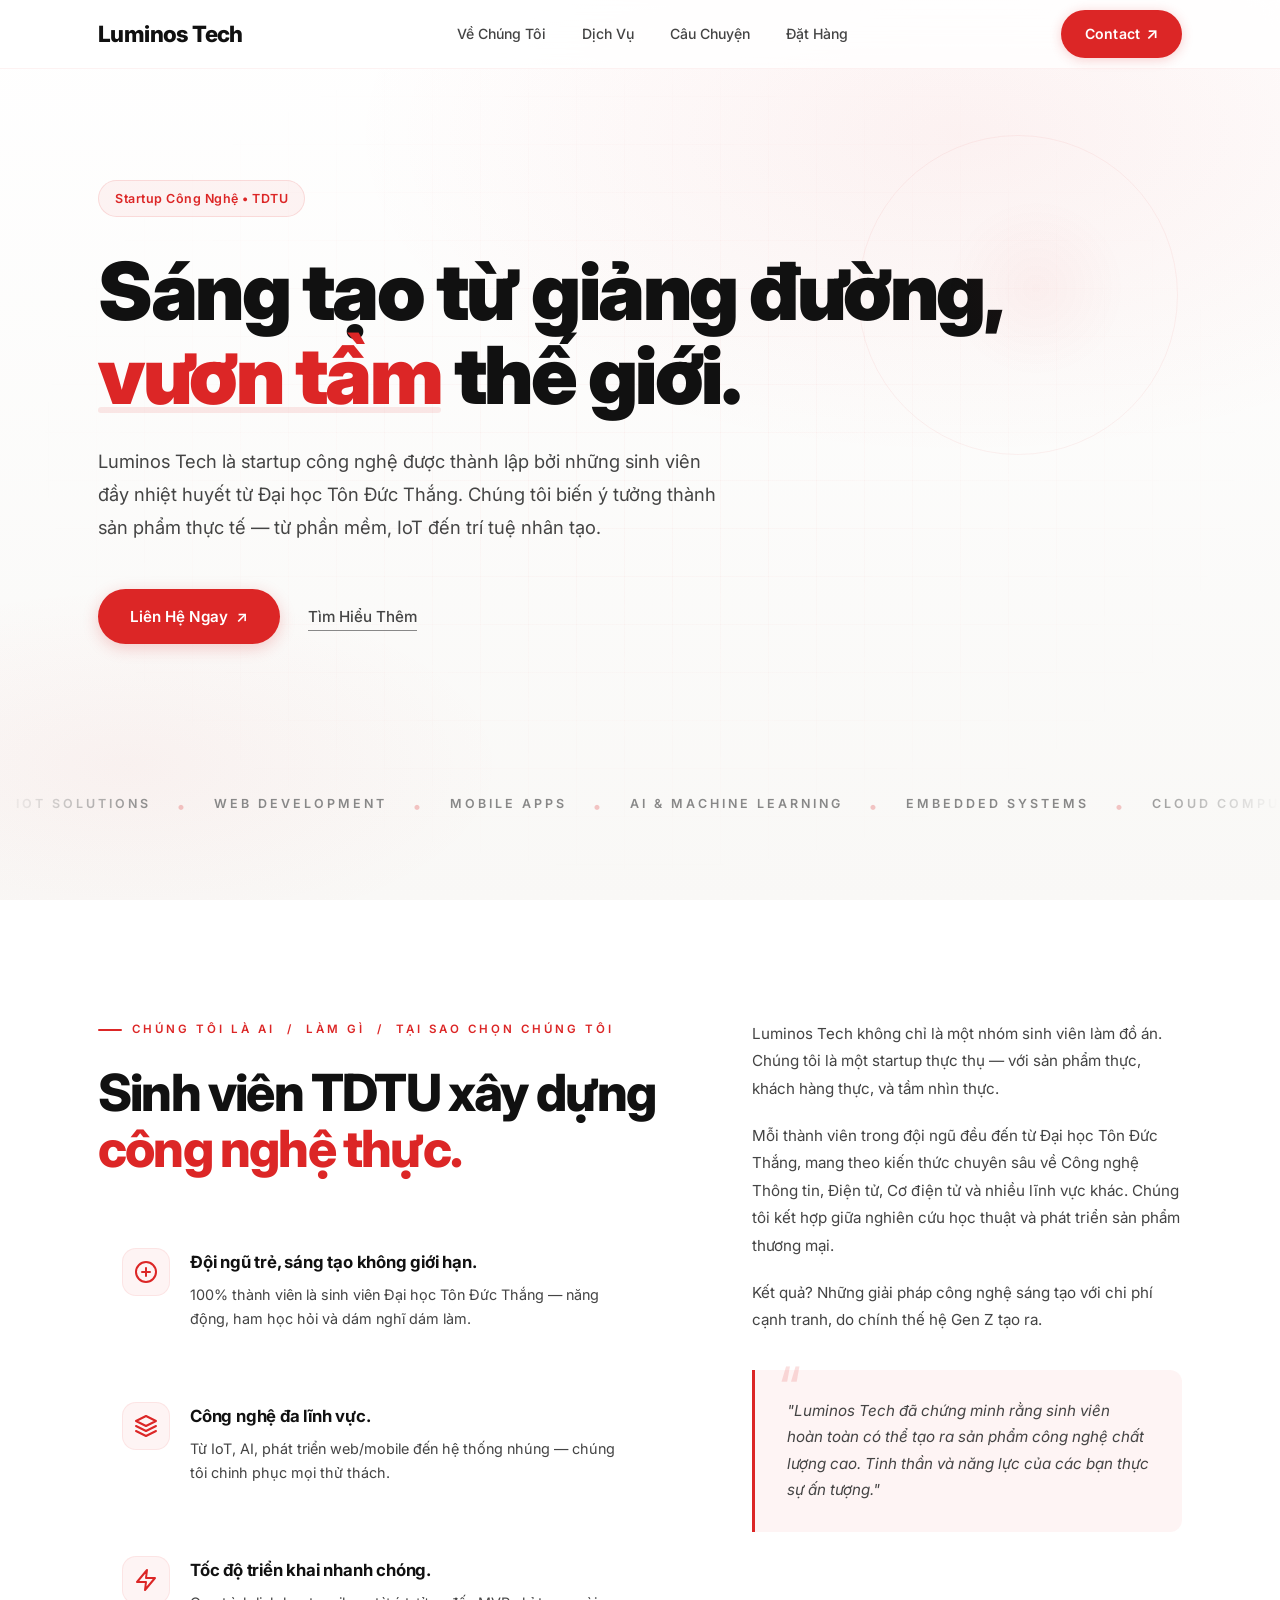
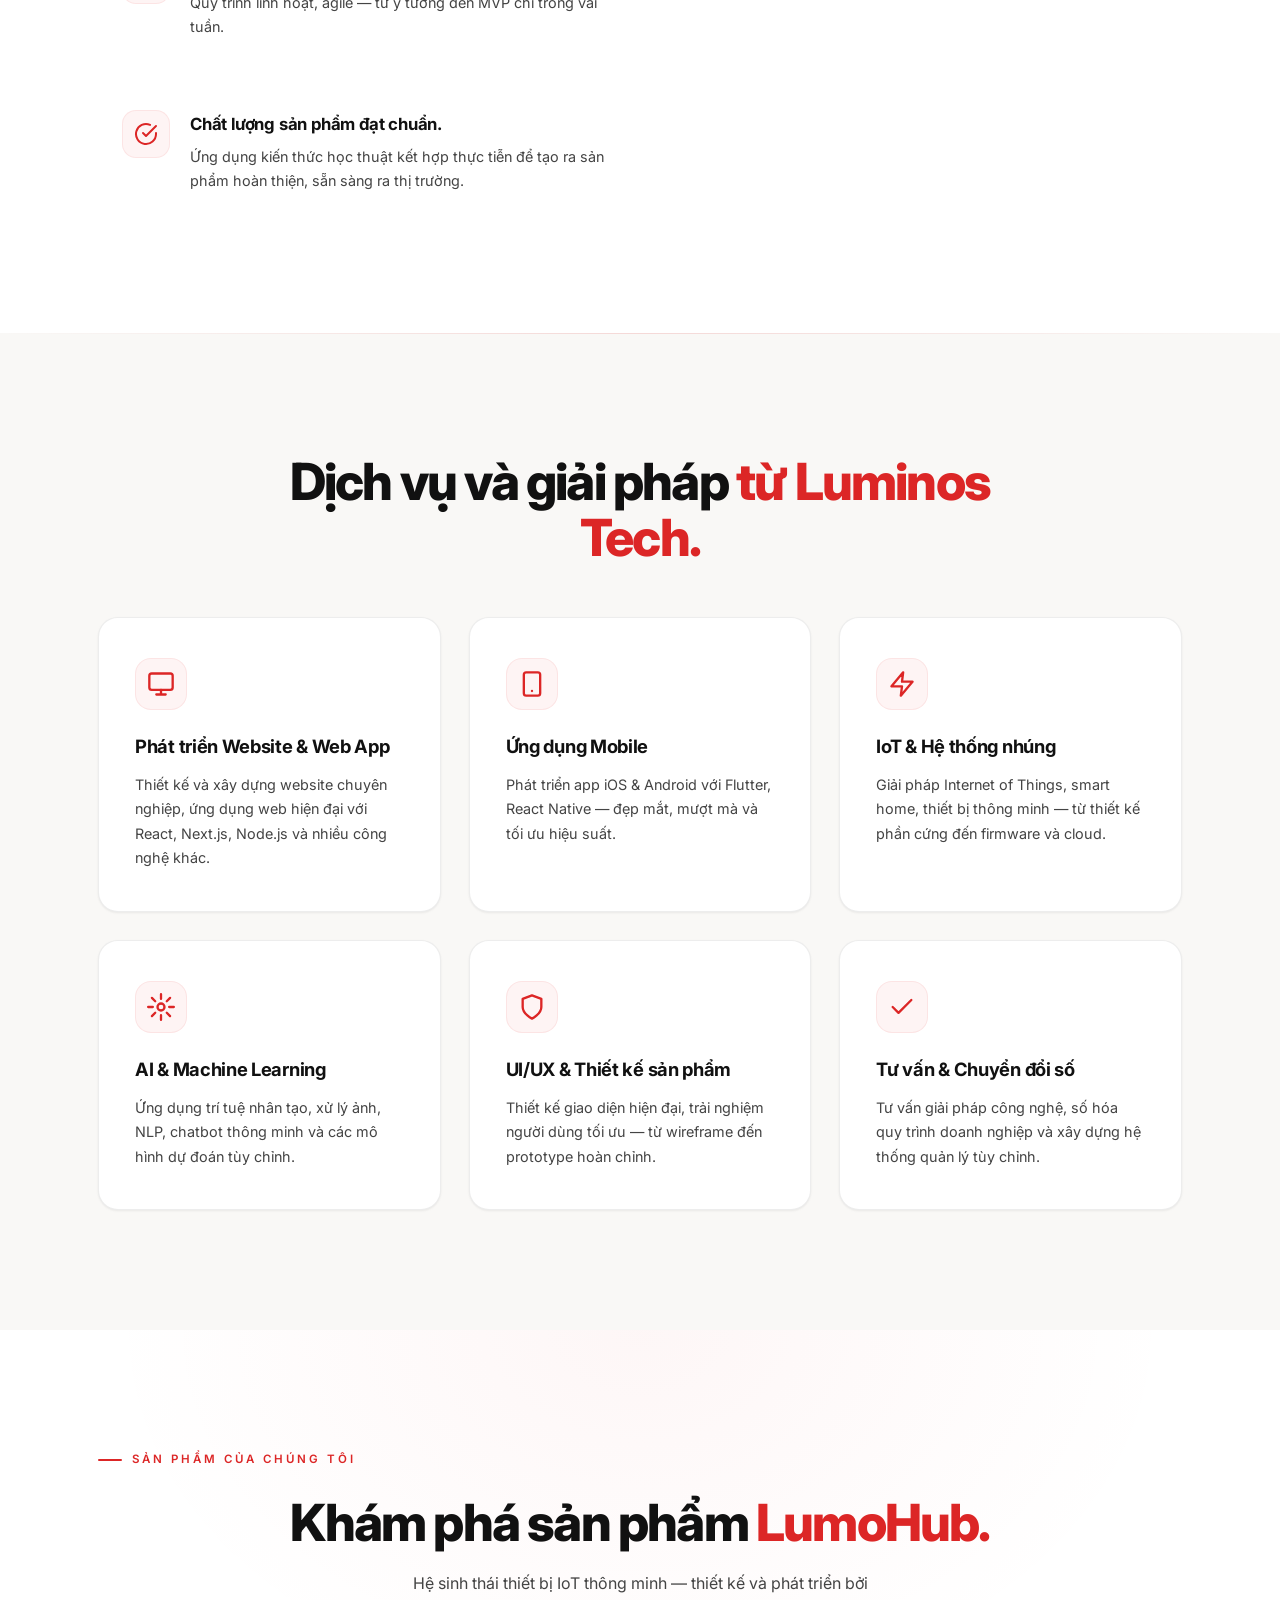
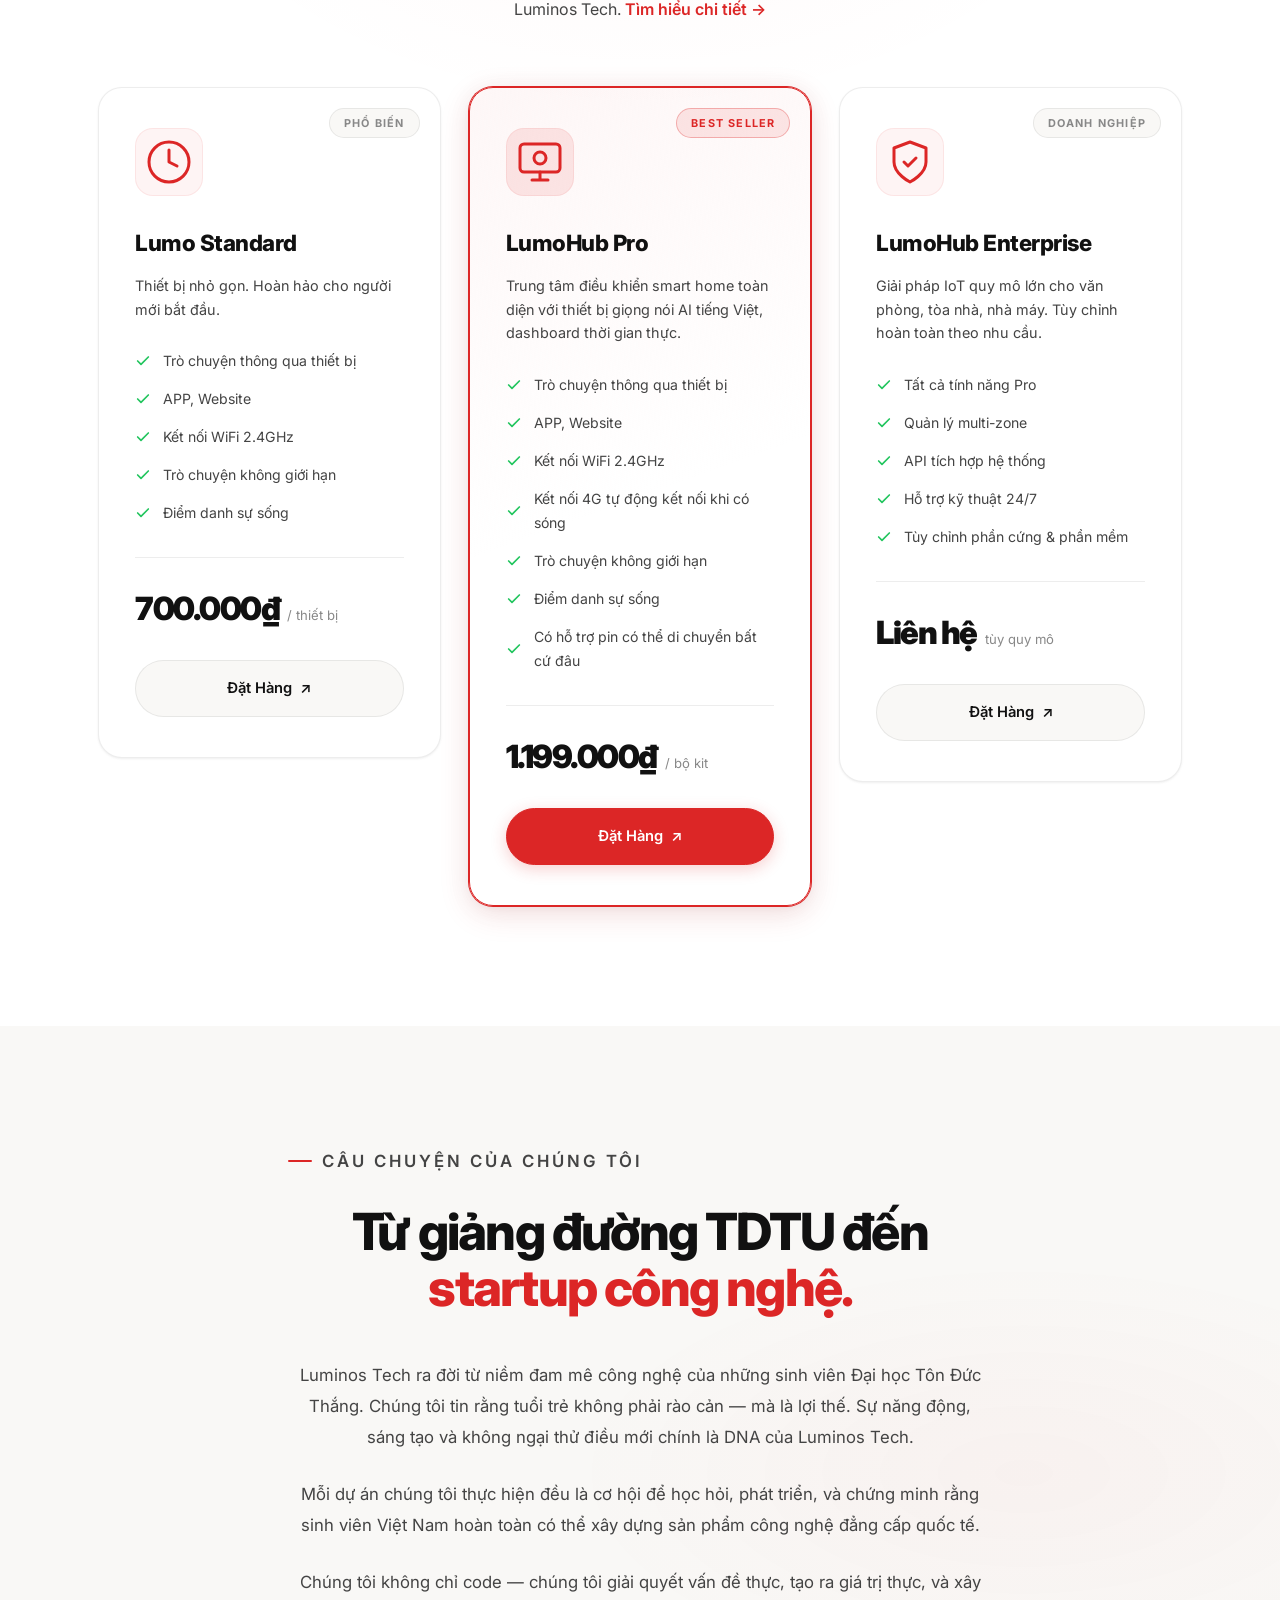
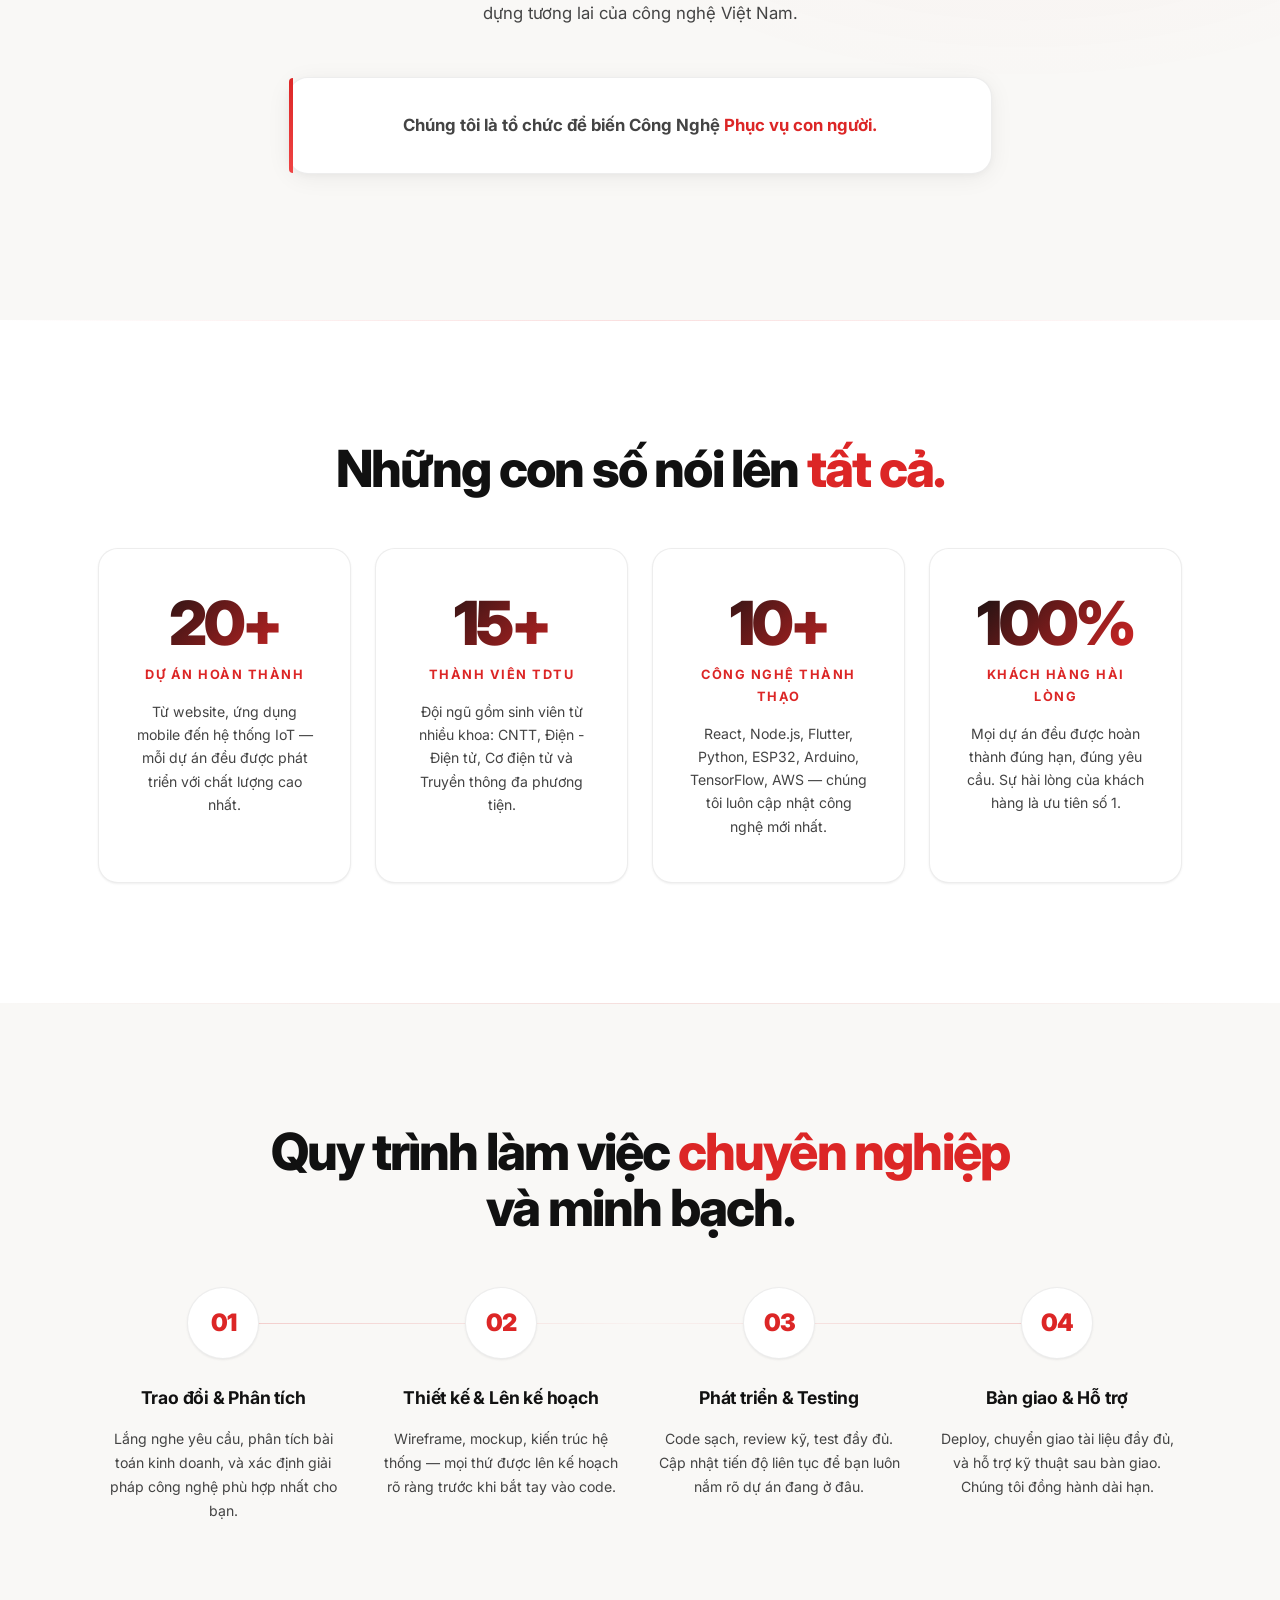
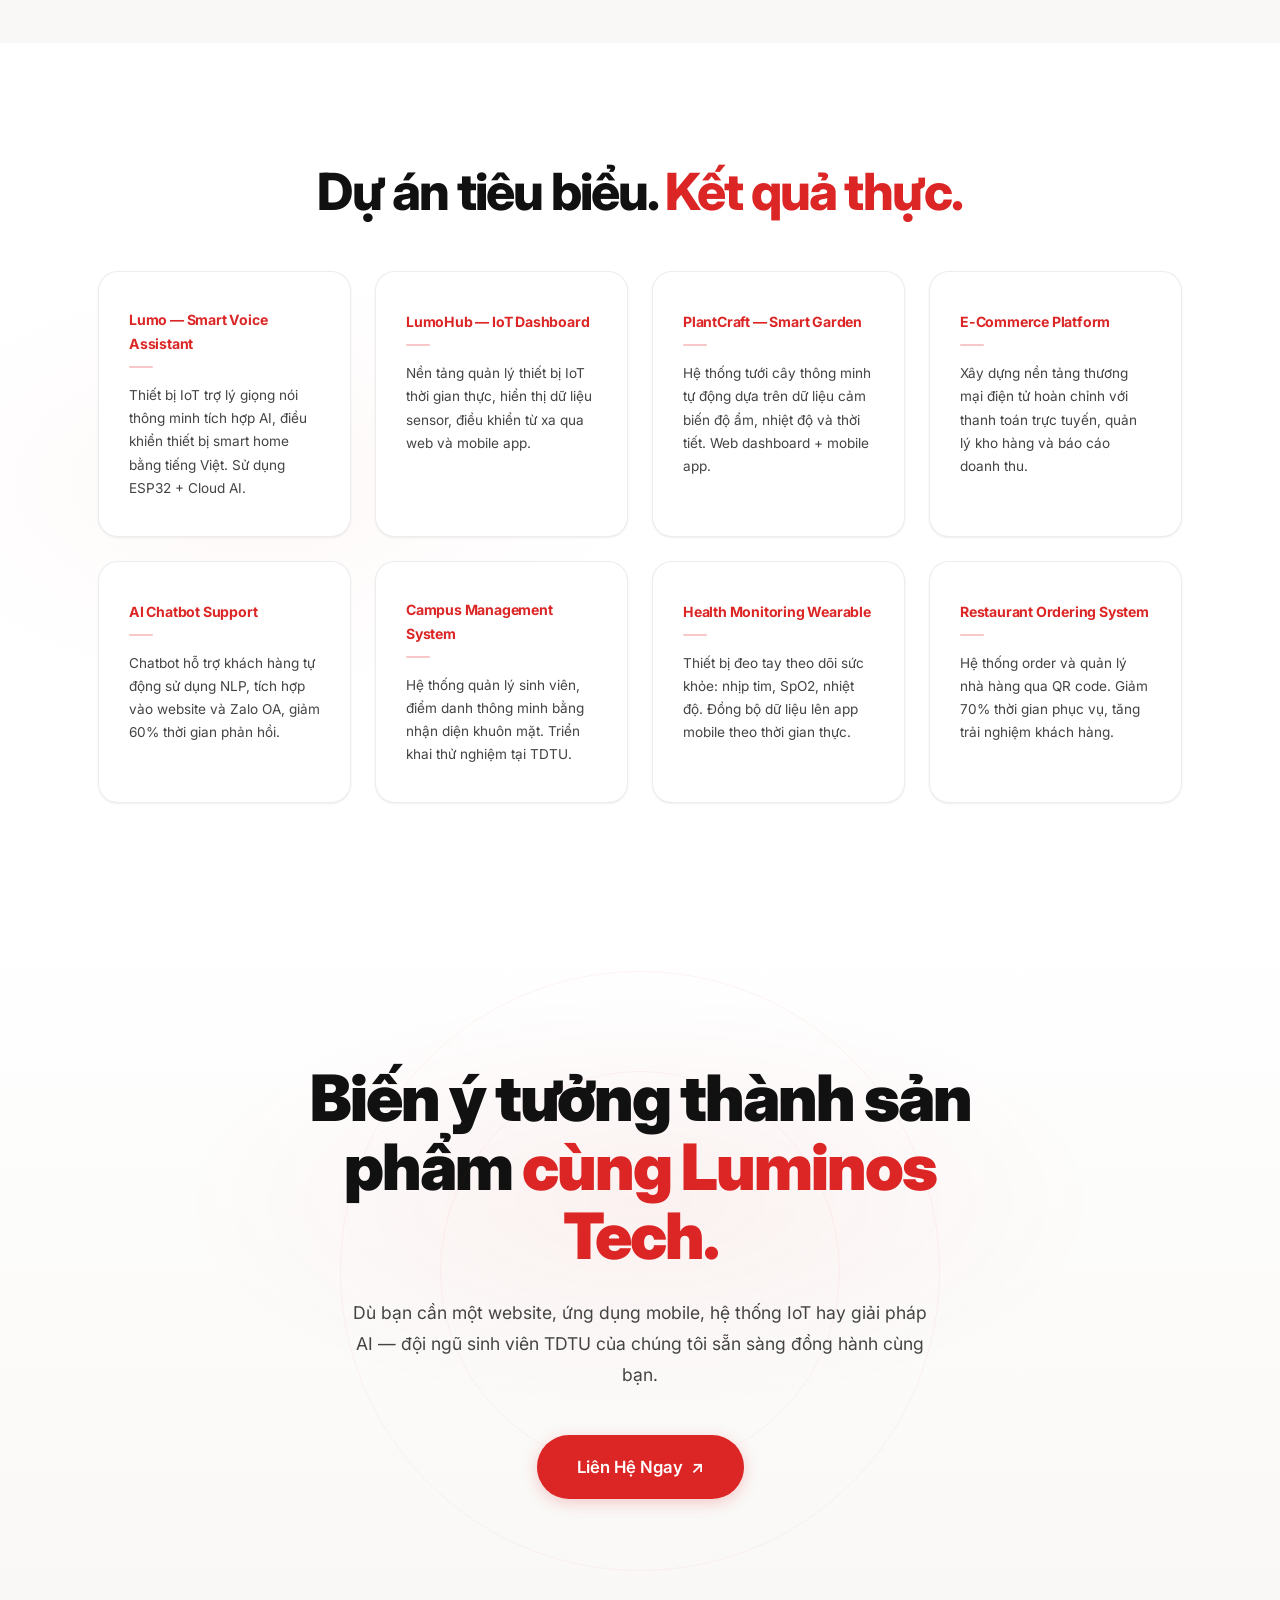
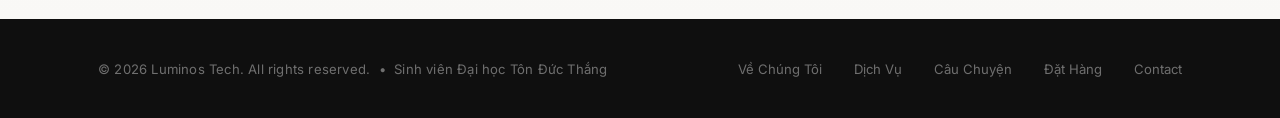
==== commit 4973a1b1: "Merge branch 'main' of https://github.com/Luminos-Tech/website-luminostech" ====
--- a/index.html
+++ b/index.html
@@ -4,7 +4,7 @@
 <head>
   <meta charset="UTF-8" />
   <meta name="viewport" content="width=device-width, initial-scale=1.0" />
-  <title>Luminos Tech — Startup Công Nghệ từ Đại học Tôn Đức Thắng</title>
+  <title>Luminos Tech — Startup Công Nghệ</title>
   <meta name="description"
     content="Luminos Tech là startup công nghệ được thành lập bởi sinh viên Đại học Tôn Đức Thắng. Chúng tôi xây dựng các giải pháp phần mềm, IoT và AI sáng tạo." />
   <link rel="preconnect" href="https://fonts.googleapis.com" />
@@ -24,6 +24,7 @@
         <li><a href="#value-prop">Về Chúng Tôi</a></li>
         <li><a href="#outcomes">Dịch Vụ</a></li>
         <li><a href="#narrative">Câu Chuyện</a></li>
+        <li><a href="order.html">Đặt Hàng</a></li>
       </ul>
       <a href="contact.html" target="_blank" class="btn-cta-green" id="navCta">Contact <span class="arrow">↗</span></a>
       <button class="mobile-toggle" id="mobileToggle" aria-label="Toggle menu">
@@ -246,8 +247,10 @@
   <section id="products" class="section products">
     <div class="container">
       <p class="section-label center">SẢN PHẨM CỦA CHÚNG TÔI</p>
-      <h2 class="section-heading center">Khám phá sản phẩm <span class="accent">LumoHub.</span></h2>
-      <p class="products-subtitle">Hệ sinh thái thiết bị IoT thông minh — thiết kế và phát triển bởi Luminos Tech.</p>
+      <h2 class="section-heading center">Khám phá sản phẩm <a href="lumohub.html"
+          style="color:var(--accent);text-decoration:none;">LumoHub.</a></h2>
+      <p class="products-subtitle">Hệ sinh thái thiết bị IoT thông minh — thiết kế và phát triển bởi Luminos Tech. <a
+          href="lumohub.html" style="color:var(--accent);font-weight:600;">Tìm hiểu chi tiết →</a></p>
 
       <div class="products-grid">
 
@@ -305,7 +308,7 @@
             <span class="product-price">700.000₫</span>
             <span class="product-price-note">/ thiết bị</span>
           </div>
-          <a href="contact.html" target="_blank" class="btn-product">Đặt Hàng <span class="arrow">↗</span></a>
+          <a href="order.html?product=lumo-standard" class="btn-product">Đặt Hàng <span class="arrow">↗</span></a>
         </div>
 
         <!-- Product 2 -->
@@ -319,7 +322,7 @@
             </svg>
           </div>
           <h3 class="product-name">LumoHub Pro</h3>
-          <p class="product-desc">Trung tâm điều khiển smart home toàn diện với trợ lý giọng nói AI tiếng Việt,
+          <p class="product-desc">Trung tâm điều khiển smart home toàn diện với thiết bị giọng nói AI tiếng Việt,
             dashboard thời gian thực.</p>
           <ul class="product-features">
             <li>
@@ -377,7 +380,7 @@
             <span class="product-price">1.199.000₫</span>
             <span class="product-price-note">/ bộ kit</span>
           </div>
-          <a href="contact.html" target="_blank" class="btn-product btn-product-accent">Đặt Hàng <span
+          <a href="order.html?product=lumohub-pro" class="btn-product btn-product-accent">Đặt Hàng <span
               class="arrow">↗</span></a>
         </div>
 
@@ -436,7 +439,7 @@
             <span class="product-price">Liên hệ</span>
             <span class="product-price-note">tùy quy mô</span>
           </div>
-          <a href="contact.html" target="_blank" class="btn-product">Tư Vấn Ngay <span class="arrow">↗</span></a>
+          <a href="order.html?product=lumohub-enterprise" class="btn-product">Đặt Hàng <span class="arrow">↗</span></a>
         </div>
 
       </div>
@@ -587,6 +590,7 @@
         <li><a href="#value-prop">Về Chúng Tôi</a></li>
         <li><a href="#outcomes">Dịch Vụ</a></li>
         <li><a href="#narrative">Câu Chuyện</a></li>
+        <li><a href="order.html">Đặt Hàng</a></li>
         <li><a href="contact.html" target="_blank">Contact</a></li>
       </ul>
     </div>
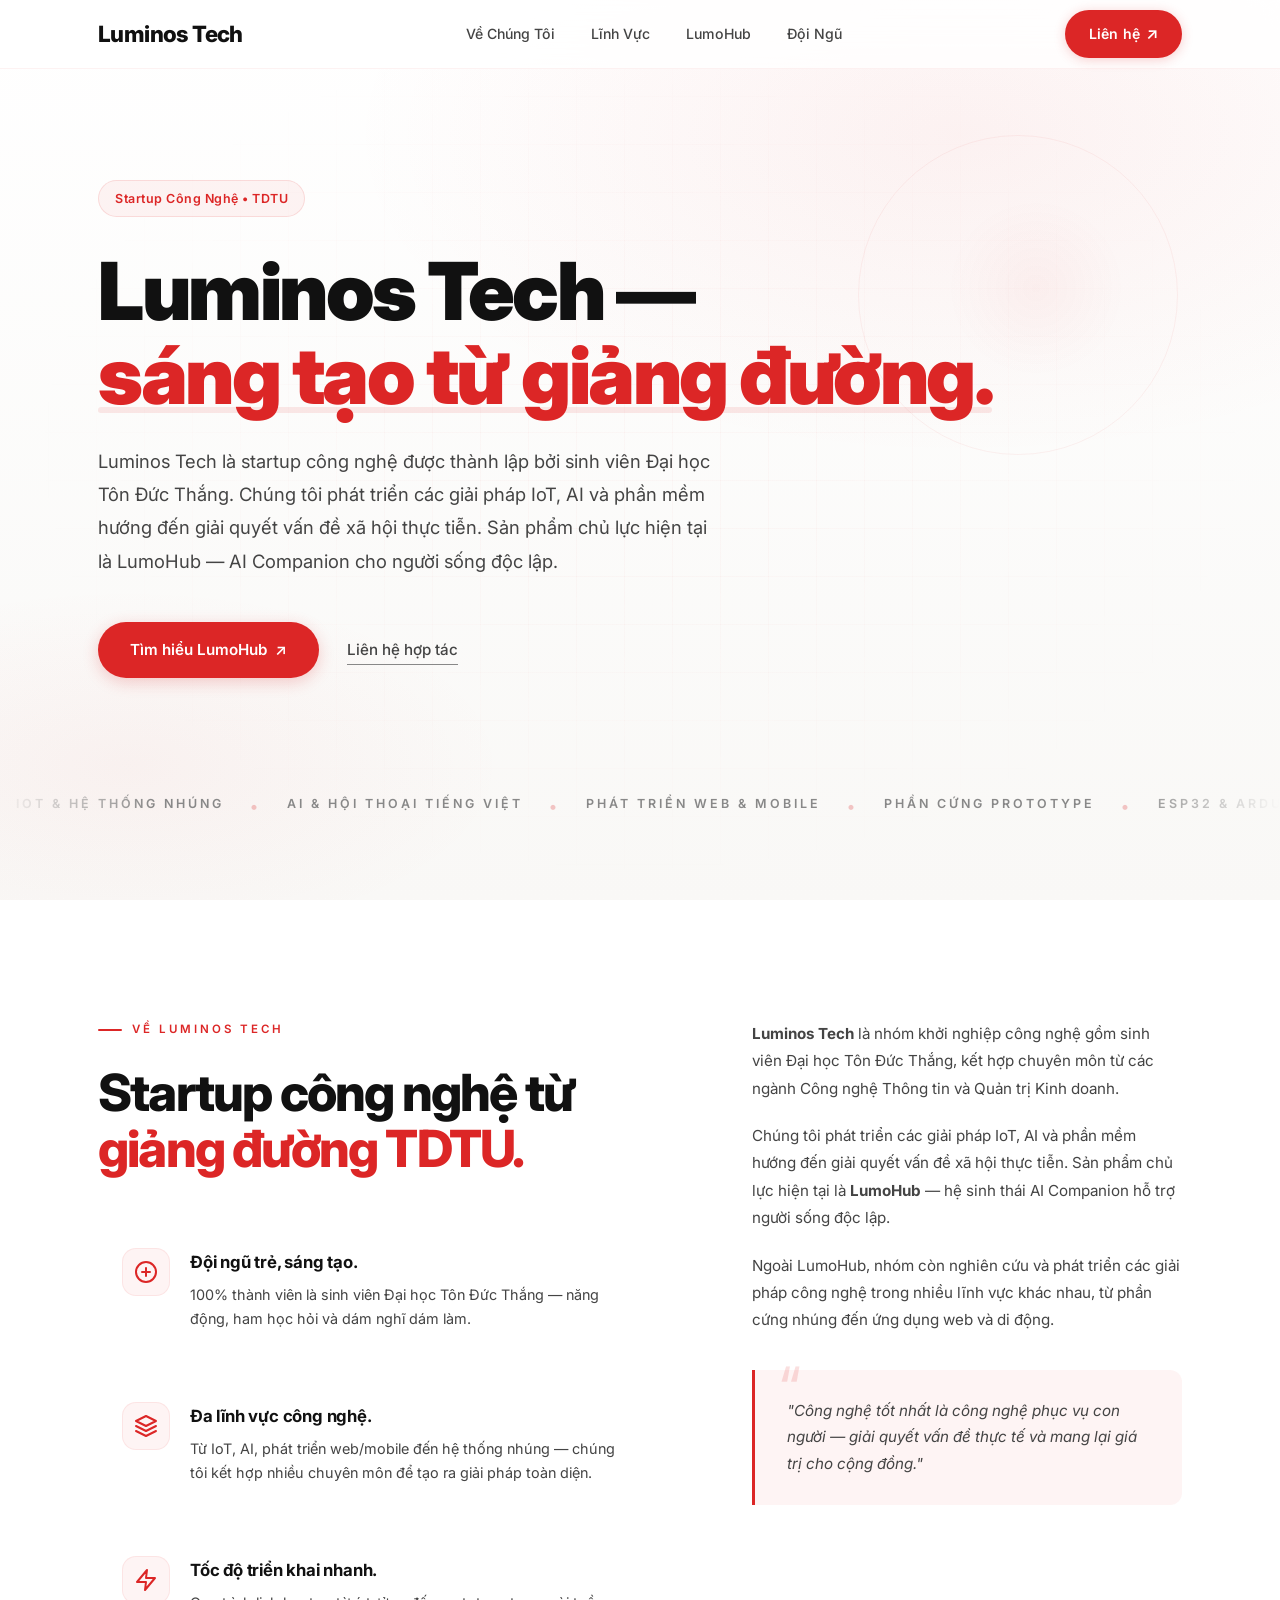
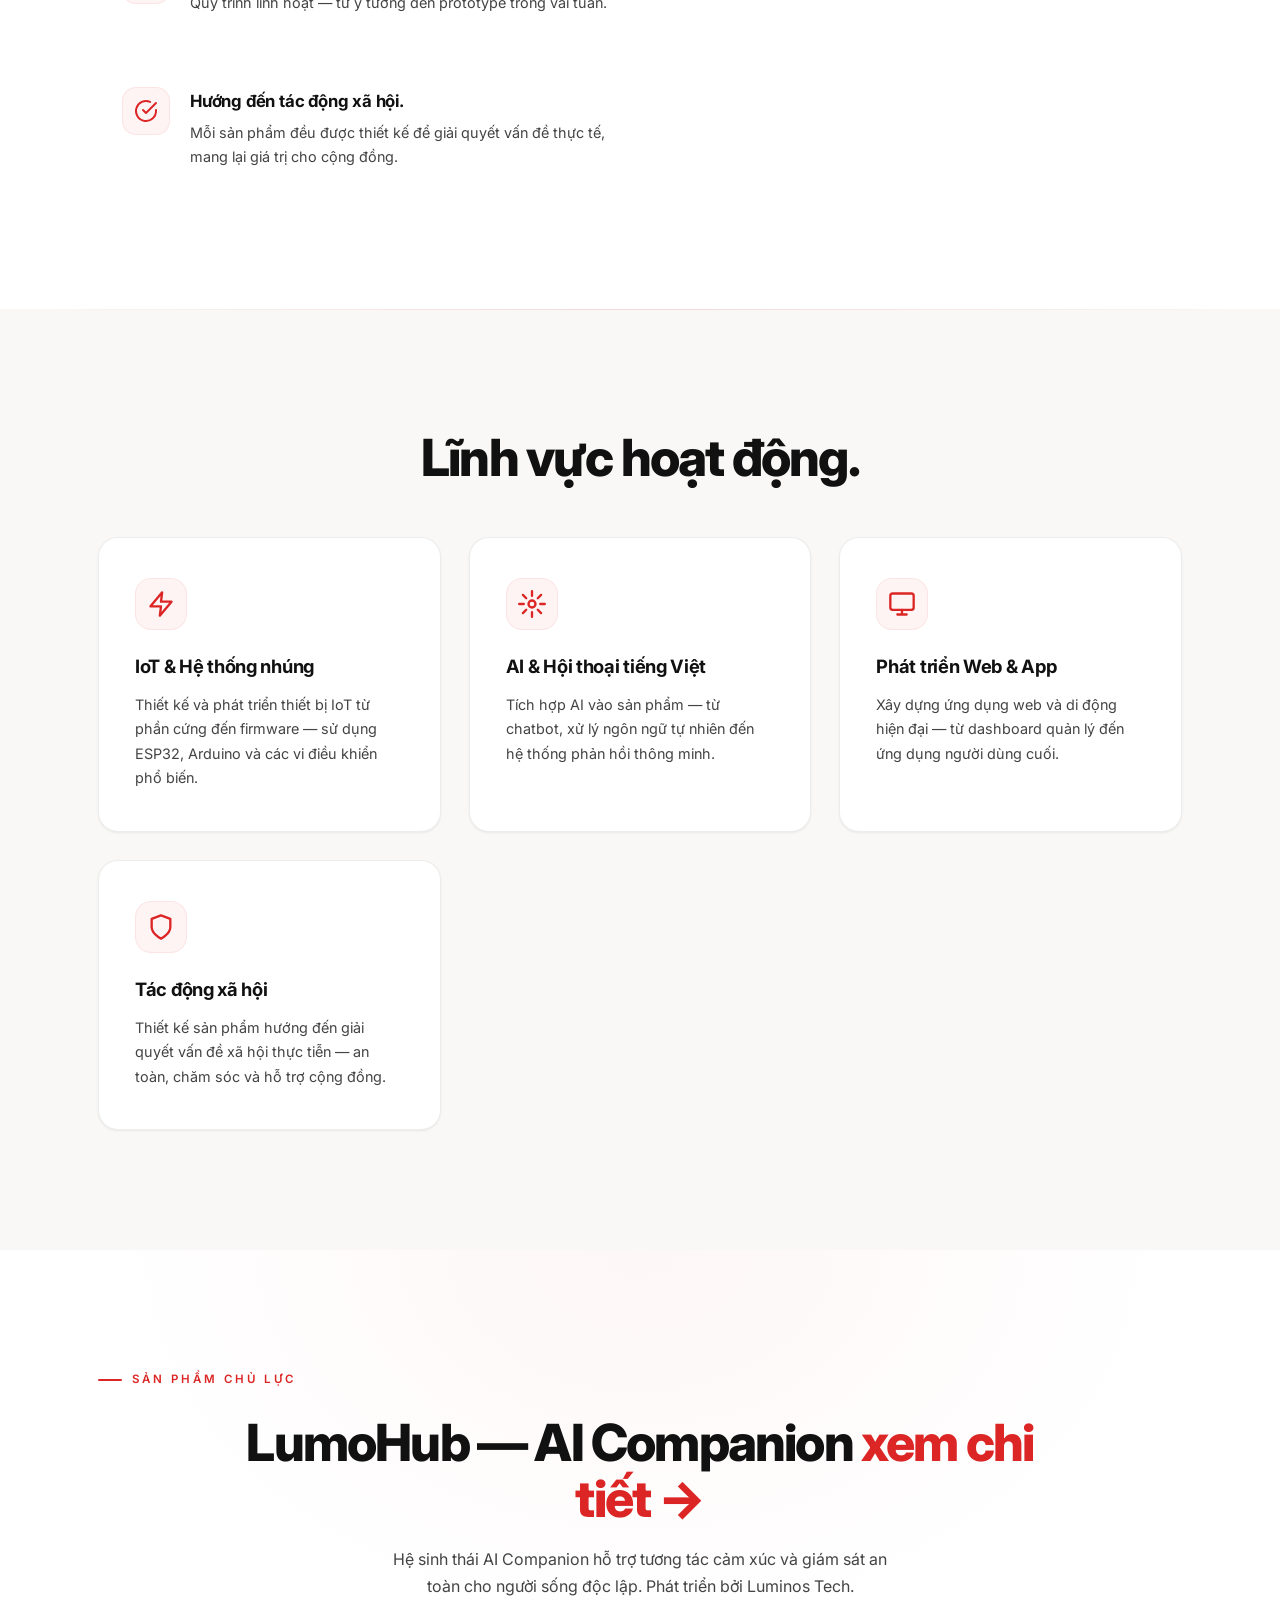
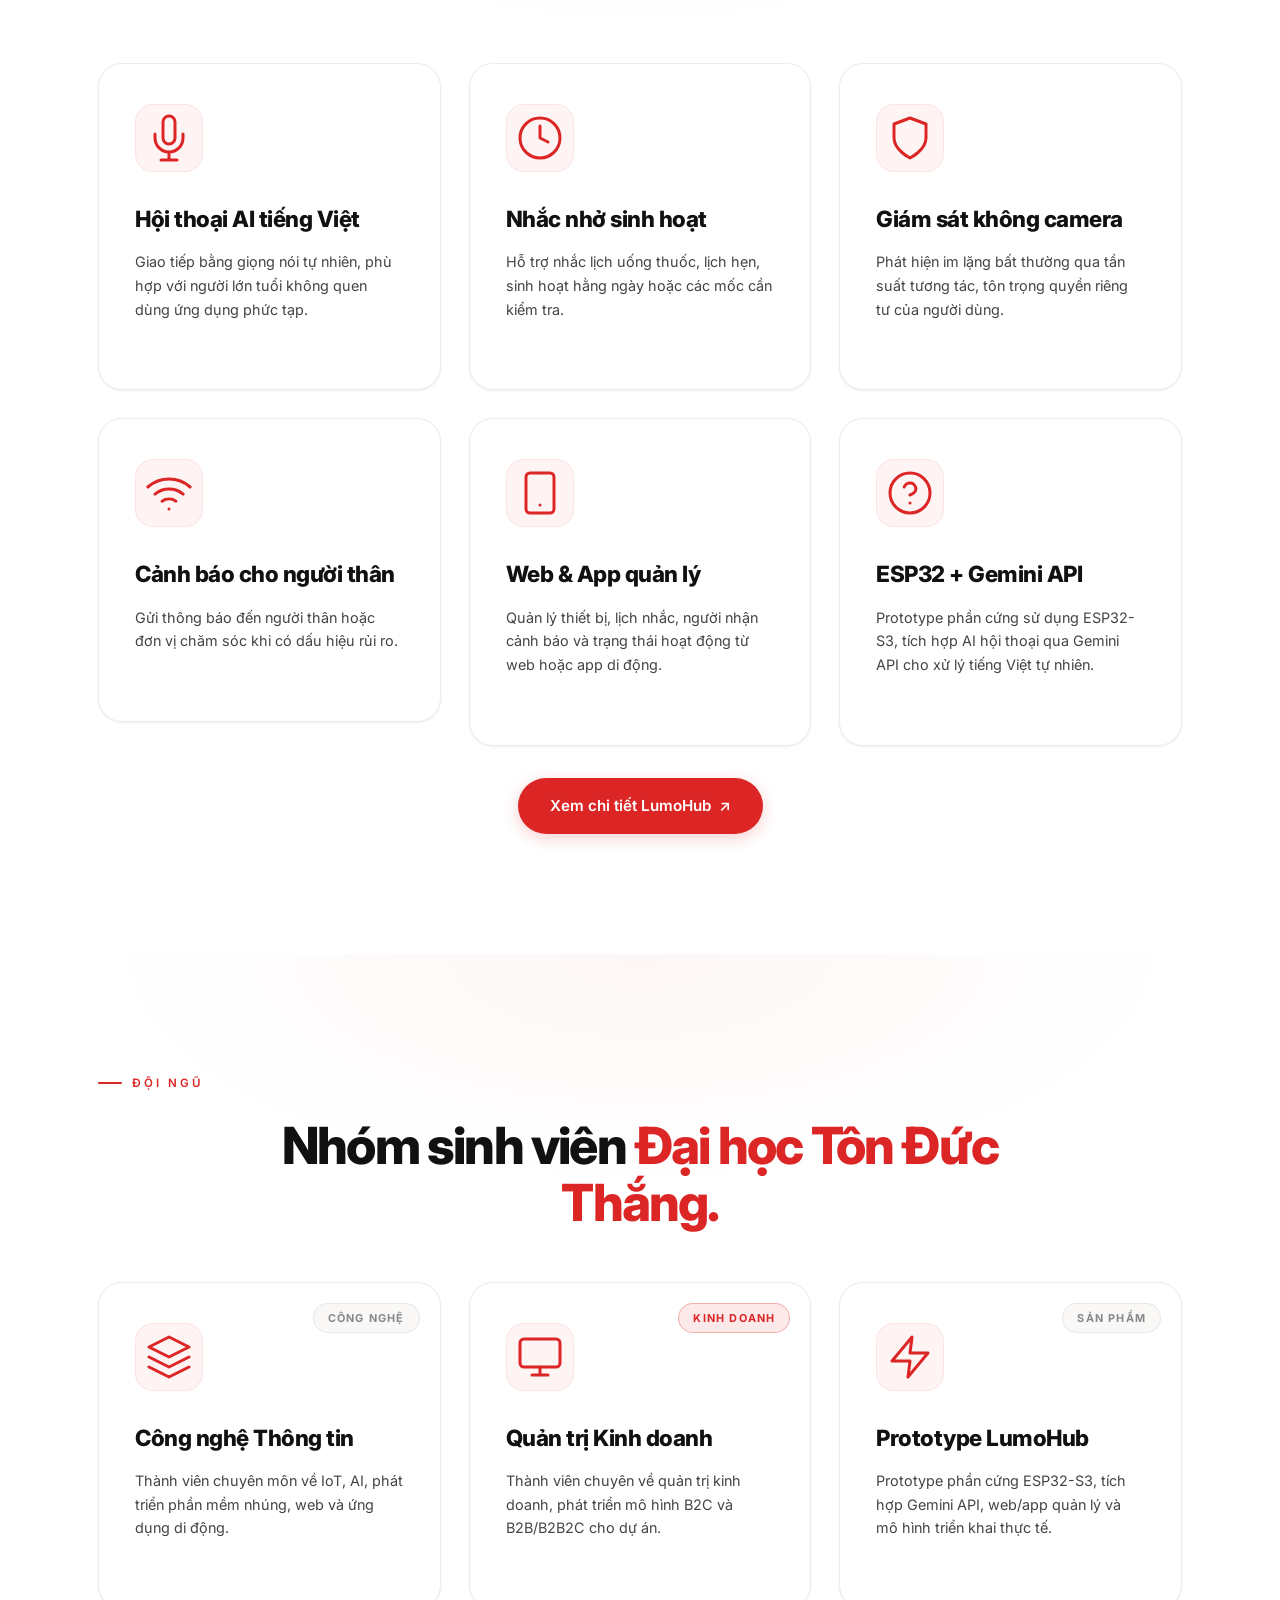
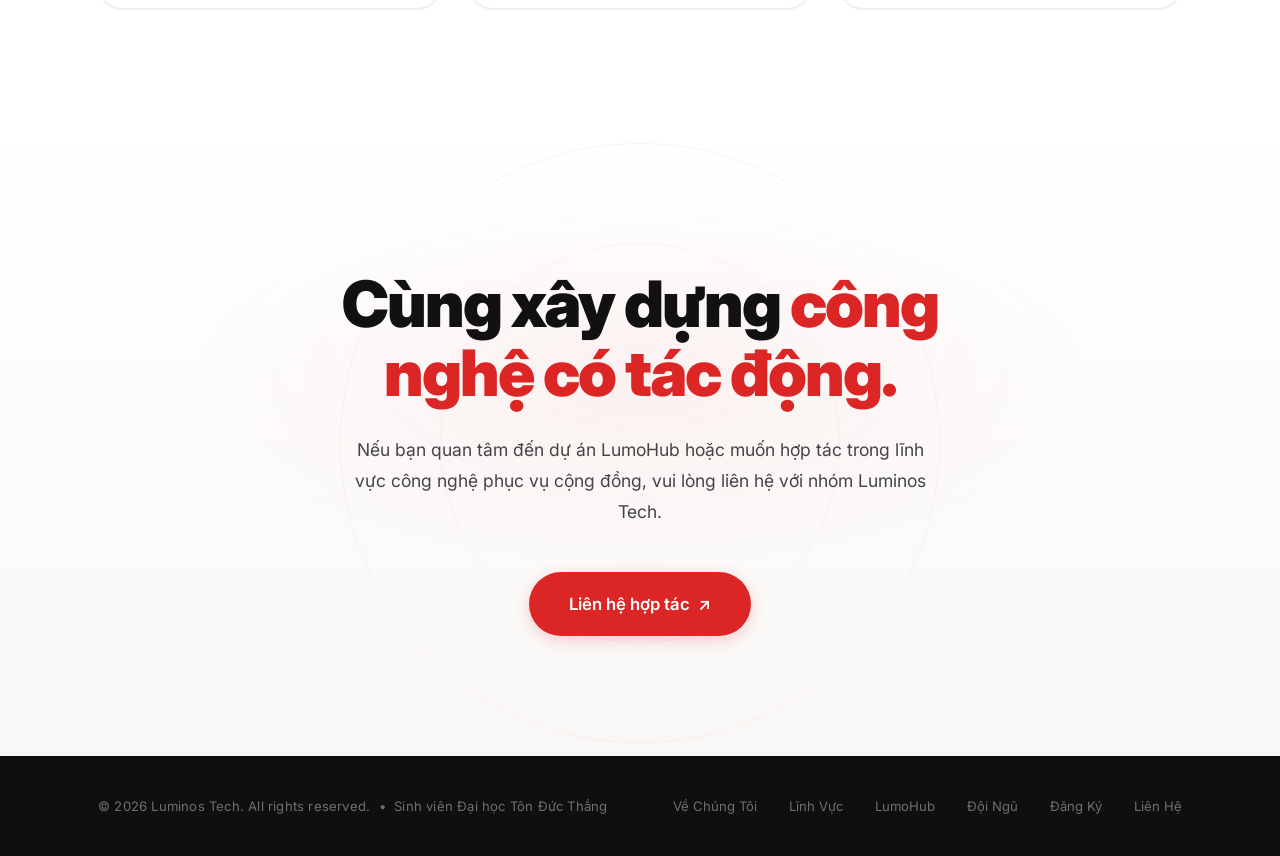
==== commit 6832a2ca: "feat: update contact, index, lumohub, and order pages with improved content, navigation, and product" ====
--- a/index.html
+++ b/index.html
@@ -4,9 +4,9 @@
 <head>
   <meta charset="UTF-8" />
   <meta name="viewport" content="width=device-width, initial-scale=1.0" />
-  <title>Luminos Tech — Startup Công Nghệ</title>
+  <title>Luminos Tech — Startup Công Nghệ | Đại học Tôn Đức Thắng</title>
   <meta name="description"
-    content="Luminos Tech là startup công nghệ được thành lập bởi sinh viên Đại học Tôn Đức Thắng. Chúng tôi xây dựng các giải pháp phần mềm, IoT và AI sáng tạo." />
+    content="Luminos Tech là startup công nghệ được thành lập bởi sinh viên Đại học Tôn Đức Thắng. Chúng tôi xây dựng các giải pháp IoT, AI và phần mềm có tác động xã hội." />
   <link rel="preconnect" href="https://fonts.googleapis.com" />
   <link rel="preconnect" href="https://fonts.gstatic.com" crossorigin />
   <link href="https://fonts.googleapis.com/css2?family=Inter:wght@400;500;600;700;800;900&display=swap"
@@ -21,12 +21,12 @@
     <div class="nav-inner">
       <a href="#" class="logo">Luminos Tech</a>
       <ul class="nav-links" id="navLinks">
-        <li><a href="#value-prop">Về Chúng Tôi</a></li>
-        <li><a href="#outcomes">Dịch Vụ</a></li>
-        <li><a href="#narrative">Câu Chuyện</a></li>
-        <li><a href="order.html">Đặt Hàng</a></li>
+        <li><a href="#about">Về Chúng Tôi</a></li>
+        <li><a href="#services">Lĩnh Vực</a></li>
+        <li><a href="#lumohub">LumoHub</a></li>
+        <li><a href="#team">Đội Ngũ</a></li>
       </ul>
-      <a href="contact.html" target="_blank" class="btn-cta-green" id="navCta">Contact <span class="arrow">↗</span></a>
+      <a href="contact.html" class="btn-cta-green" id="navCta">Liên hệ <span class="arrow">↗</span></a>
       <button class="mobile-toggle" id="mobileToggle" aria-label="Toggle menu">
         <span></span><span></span><span></span>
       </button>
@@ -38,70 +38,48 @@
     <div class="hero-grid-pattern"></div>
     <div class="container">
       <span class="tag-label">Startup Công Nghệ • TDTU</span>
-      <h1 class="hero-heading">Sáng tạo từ giảng đường, <span class="accent-word"><span class="accent">vươn tầm</span></span> thế giới.</h1>
-      <p class="hero-sub">Luminos Tech là startup công nghệ được thành lập bởi những sinh viên đầy nhiệt huyết
-        từ Đại học Tôn Đức Thắng. Chúng tôi biến ý tưởng thành sản phẩm thực tế — từ phần mềm, IoT
-        đến trí tuệ nhân tạo.</p>
+      <h1 class="hero-heading">Luminos Tech — <span class="accent-word"><span class="accent">sáng tạo từ giảng đường.</span></span></h1>
+      <p class="hero-sub">Luminos Tech là startup công nghệ được thành lập bởi sinh viên Đại học Tôn Đức Thắng. Chúng tôi phát triển các giải pháp IoT, AI và phần mềm hướng đến giải quyết vấn đề xã hội thực tiễn. Sản phẩm chủ lực hiện tại là LumoHub — AI Companion cho người sống độc lập.</p>
       <div class="hero-buttons">
-        <a href="contact.html" target="_blank" class="btn-primary">Liên Hệ Ngay <span class="arrow">↗</span></a>
-        <a href="#value-prop" class="btn-ghost">Tìm Hiểu Thêm</a>
+        <a href="#lumohub" class="btn-primary">Tìm hiểu LumoHub <span class="arrow">↗</span></a>
+        <a href="contact.html" class="btn-ghost">Liên hệ hợp tác</a>
       </div>
     </div>
     <!-- Ticker -->
     <div class="ticker-wrap">
       <div class="ticker" id="ticker">
-        <span>IoT Solutions</span><span class="dot">•</span>
-        <span>Web Development</span><span class="dot">•</span>
-        <span>Mobile Apps</span><span class="dot">•</span>
-        <span>AI & Machine Learning</span><span class="dot">•</span>
-        <span>Embedded Systems</span><span class="dot">•</span>
-        <span>Cloud Computing</span><span class="dot">•</span>
-        <span>UI/UX Design</span><span class="dot">•</span>
-        <span>Data Analytics</span><span class="dot">•</span>
-        <span>Smart Home</span><span class="dot">•</span>
-        <span>Automation</span><span class="dot">•</span>
-        <span>Blockchain</span><span class="dot">•</span>
-        <span>E-Commerce</span><span class="dot">•</span>
-        <span>DevOps</span><span class="dot">•</span>
-        <span>Cybersecurity</span><span class="dot">•</span>
-        <span>SaaS Platform</span><span class="dot">•</span>
-        <span>API Development</span><span class="dot">•</span>
-        <span>Computer Vision</span><span class="dot">•</span>
-        <span>Robotics</span><span class="dot">•</span>
-        <span>Edge Computing</span><span class="dot">•</span>
-        <span>Digital Twin</span><span class="dot">•</span>
+        <span>IoT & Hệ thống nhúng</span><span class="dot">•</span>
+        <span>AI & Hội thoại tiếng Việt</span><span class="dot">•</span>
+        <span>Phát triển Web & Mobile</span><span class="dot">•</span>
+        <span>Phần cứng Prototype</span><span class="dot">•</span>
+        <span>ESP32 & Arduino</span><span class="dot">•</span>
+        <span>Gemini API</span><span class="dot">•</span>
+        <span>React & Node.js</span><span class="dot">•</span>
+        <span>Flutter & React Native</span><span class="dot">•</span>
+        <span>Cloud & DevOps</span><span class="dot">•</span>
+        <span>Tác động xã hội</span><span class="dot">•</span>
         <!-- duplicated for seamless loop -->
-        <span>IoT Solutions</span><span class="dot">•</span>
-        <span>Web Development</span><span class="dot">•</span>
-        <span>Mobile Apps</span><span class="dot">•</span>
-        <span>AI & Machine Learning</span><span class="dot">•</span>
-        <span>Embedded Systems</span><span class="dot">•</span>
-        <span>Cloud Computing</span><span class="dot">•</span>
-        <span>UI/UX Design</span><span class="dot">•</span>
-        <span>Data Analytics</span><span class="dot">•</span>
-        <span>Smart Home</span><span class="dot">•</span>
-        <span>Automation</span><span class="dot">•</span>
-        <span>Blockchain</span><span class="dot">•</span>
-        <span>E-Commerce</span><span class="dot">•</span>
-        <span>DevOps</span><span class="dot">•</span>
-        <span>Cybersecurity</span><span class="dot">•</span>
-        <span>SaaS Platform</span><span class="dot">•</span>
-        <span>API Development</span><span class="dot">•</span>
-        <span>Computer Vision</span><span class="dot">•</span>
-        <span>Robotics</span><span class="dot">•</span>
-        <span>Edge Computing</span><span class="dot">•</span>
-        <span>Digital Twin</span><span class="dot">•</span>
+        <span>IoT & Hệ thống nhúng</span><span class="dot">•</span>
+        <span>AI & Hội thoại tiếng Việt</span><span class="dot">•</span>
+        <span>Phát triển Web & Mobile</span><span class="dot">•</span>
+        <span>Phần cứng Prototype</span><span class="dot">•</span>
+        <span>ESP32 & Arduino</span><span class="dot">•</span>
+        <span>Gemini API</span><span class="dot">•</span>
+        <span>React & Node.js</span><span class="dot">•</span>
+        <span>Flutter & React Native</span><span class="dot">•</span>
+        <span>Cloud & DevOps</span><span class="dot">•</span>
+        <span>Tác động xã hội</span><span class="dot">•</span>
       </div>
     </div>
   </header>
 
-  <!-- ===== SECTION 2 — VALUE PROP ===== -->
-  <section id="value-prop" class="section value-prop">
+  <!-- ===== SECTION 2 — VỀ CÔNG TY ===== -->
+  <section id="about" class="section value-prop">
     <div class="container vp-grid">
       <!-- Left Column -->
       <div class="vp-left">
-        <p class="section-label">CHÚNG TÔI LÀ AI &nbsp;/&nbsp; LÀM GÌ &nbsp;/&nbsp; TẠI SAO CHỌN CHÚNG TÔI</p>
-        <h2 class="section-heading">Sinh viên TDTU xây dựng <span class="accent">công nghệ thực.</span></h2>
+        <p class="section-label">VỀ LUMINOS TECH</p>
+        <h2 class="section-heading">Startup công nghệ từ <span class="accent">giảng đường TDTU.</span></h2>
         <ul class="vp-bullets">
           <li>
             <div class="vp-icon">
@@ -111,71 +89,82 @@
               </svg>
             </div>
             <div>
-              <strong>Đội ngũ trẻ, sáng tạo không giới hạn.</strong>
+              <strong>Đội ngũ trẻ, sáng tạo.</strong>
               <p>100% thành viên là sinh viên Đại học Tôn Đức Thắng — năng động, ham học hỏi và dám nghĩ dám làm.</p>
             </div>
           </li>
           <li>
             <div class="vp-icon">
               <svg width="24" height="24" viewBox="0 0 24 24" fill="none">
-                <path d="M12 2L2 7l10 5 10-5-10-5zM2 17l10 5 10-5M2 12l10 5 10-5" stroke="#dc2626" stroke-width="2"
-                  stroke-linecap="round" stroke-linejoin="round" />
+                <path d="M12 2L2 7l10 5 10-5-10-5zM2 17l10 5 10-5M2 12l10 5 10-5" stroke="#dc2626" stroke-width="2" stroke-linecap="round" stroke-linejoin="round" />
               </svg>
             </div>
             <div>
-              <strong>Công nghệ đa lĩnh vực.</strong>
-              <p>Từ IoT, AI, phát triển web/mobile đến hệ thống nhúng — chúng tôi chinh phục mọi thử thách.</p>
+              <strong>Đa lĩnh vực công nghệ.</strong>
+              <p>Từ IoT, AI, phát triển web/mobile đến hệ thống nhúng — chúng tôi kết hợp nhiều chuyên môn để tạo ra giải pháp toàn diện.</p>
             </div>
           </li>
           <li>
             <div class="vp-icon">
               <svg width="24" height="24" viewBox="0 0 24 24" fill="none">
-                <polygon points="13,2 3,14 12,14 11,22 21,10 12,10" stroke="#dc2626" stroke-width="2" fill="none"
-                  stroke-linejoin="round" />
+                <polygon points="13,2 3,14 12,14 11,22 21,10 12,10" stroke="#dc2626" stroke-width="2" fill="none" stroke-linejoin="round" />
               </svg>
             </div>
             <div>
-              <strong>Tốc độ triển khai nhanh chóng.</strong>
-              <p>Quy trình linh hoạt, agile — từ ý tưởng đến MVP chỉ trong vài tuần.</p>
+              <strong>Tốc độ triển khai nhanh.</strong>
+              <p>Quy trình linh hoạt — từ ý tưởng đến prototype trong vài tuần.</p>
             </div>
           </li>
           <li>
             <div class="vp-icon">
               <svg width="24" height="24" viewBox="0 0 24 24" fill="none">
                 <path d="M22 11.08V12a10 10 0 11-5.93-9.14" stroke="#dc2626" stroke-width="2" stroke-linecap="round" />
-                <path d="M22 4L12 14.01l-3-3" stroke="#dc2626" stroke-width="2" stroke-linecap="round"
-                  stroke-linejoin="round" />
+                <path d="M22 4L12 14.01l-3-3" stroke="#dc2626" stroke-width="2" stroke-linecap="round" stroke-linejoin="round" />
               </svg>
             </div>
             <div>
-              <strong>Chất lượng sản phẩm đạt chuẩn.</strong>
-              <p>Ứng dụng kiến thức học thuật kết hợp thực tiễn để tạo ra sản phẩm hoàn thiện, sẵn sàng ra thị trường.
-              </p>
+              <strong>Hướng đến tác động xã hội.</strong>
+              <p>Mỗi sản phẩm đều được thiết kế để giải quyết vấn đề thực tế, mang lại giá trị cho cộng đồng.</p>
             </div>
           </li>
         </ul>
       </div>
       <!-- Right Column -->
       <div class="vp-right">
-        <p>Luminos Tech không chỉ là một nhóm sinh viên làm đồ án. Chúng tôi là một startup thực thụ —
-          với sản phẩm thực, khách hàng thực, và tầm nhìn thực.</p>
-        <p>Mỗi thành viên trong đội ngũ đều đến từ Đại học Tôn Đức Thắng, mang theo kiến thức chuyên sâu
-          về Công nghệ Thông tin, Điện tử, Cơ điện tử và nhiều lĩnh vực khác. Chúng tôi kết hợp giữa
-          nghiên cứu học thuật và phát triển sản phẩm thương mại.</p>
-        <p>Kết quả? Những giải pháp công nghệ sáng tạo với chi phí cạnh tranh, do chính thế hệ Gen Z tạo ra.</p>
+        <p><strong>Luminos Tech</strong> là nhóm khởi nghiệp công nghệ gồm sinh viên Đại học Tôn Đức Thắng, kết hợp chuyên môn từ các ngành Công nghệ Thông tin và Quản trị Kinh doanh.</p>
+        <p>Chúng tôi phát triển các giải pháp IoT, AI và phần mềm hướng đến giải quyết vấn đề xã hội thực tiễn. Sản phẩm chủ lực hiện tại là <strong>LumoHub</strong> — hệ sinh thái AI Companion hỗ trợ người sống độc lập.</p>
+        <p>Ngoài LumoHub, nhóm còn nghiên cứu và phát triển các giải pháp công nghệ trong nhiều lĩnh vực khác nhau, từ phần cứng nhúng đến ứng dụng web và di động.</p>
         <blockquote class="vp-quote">
-          "Luminos Tech đã chứng minh rằng sinh viên hoàn toàn có thể tạo ra sản phẩm công nghệ chất lượng cao.
-          Tinh thần và năng lực của các bạn thực sự ấn tượng."
+          "Công nghệ tốt nhất là công nghệ phục vụ con người — giải quyết vấn đề thực tế và mang lại giá trị cho cộng đồng."
         </blockquote>
       </div>
     </div>
   </section>
 
-  <!-- ===== SECTION 3 — OUTCOMES GRID ===== -->
-  <section id="outcomes" class="section outcomes">
+  <!-- ===== SECTION 3 — LĨNH VỰC ===== -->
+  <section id="services" class="section outcomes">
     <div class="container">
-      <h2 class="section-heading center">Dịch vụ và giải pháp <span class="accent">từ Luminos Tech.</span></h2>
+      <h2 class="section-heading center">Lĩnh vực hoạt động.</h2>
       <div class="outcomes-grid">
+        <div class="card" id="card-iot">
+          <div class="card-icon">
+            <svg width="28" height="28" viewBox="0 0 24 24" fill="none">
+              <path d="M13 2L3 14h9l-1 8 10-12h-9l1-8z" stroke="#dc2626" stroke-width="2" stroke-linejoin="round" />
+            </svg>
+          </div>
+          <h3>IoT & Hệ thống nhúng</h3>
+          <p>Thiết kế và phát triển thiết bị IoT từ phần cứng đến firmware — sử dụng ESP32, Arduino và các vi điều khiển phổ biến.</p>
+        </div>
+        <div class="card" id="card-ai">
+          <div class="card-icon">
+            <svg width="28" height="28" viewBox="0 0 24 24" fill="none">
+              <circle cx="12" cy="12" r="3" stroke="#dc2626" stroke-width="2" />
+              <path d="M12 1v4M12 19v4M4.22 4.22l2.83 2.83M16.95 16.95l2.83 2.83M1 12h4M19 12h4M4.22 19.78l2.83-2.83M16.95 7.05l2.83-2.83" stroke="#dc2626" stroke-width="2" stroke-linecap="round" />
+            </svg>
+          </div>
+          <h3>AI & Hội thoại tiếng Việt</h3>
+          <p>Tích hợp AI vào sản phẩm — từ chatbot, xử lý ngôn ngữ tự nhiên đến hệ thống phản hồi thông minh.</p>
+        </div>
         <div class="card" id="card-web">
           <div class="card-icon">
             <svg width="28" height="28" viewBox="0 0 24 24" fill="none">
@@ -183,401 +172,147 @@
               <path d="M8 21h8M12 17v4" stroke="#dc2626" stroke-width="2" stroke-linecap="round" />
             </svg>
           </div>
-          <h3>Phát triển Website & Web App</h3>
-          <p>Thiết kế và xây dựng website chuyên nghiệp, ứng dụng web hiện đại với React, Next.js, Node.js và nhiều công
-            nghệ khác.</p>
-        </div>
-        <div class="card" id="card-mobile">
+          <h3>Phát triển Web & App</h3>
+          <p>Xây dựng ứng dụng web và di động hiện đại — từ dashboard quản lý đến ứng dụng người dùng cuối.</p>
+        </div>
+        <div class="card" id="card-impact">
           <div class="card-icon">
             <svg width="28" height="28" viewBox="0 0 24 24" fill="none">
-              <rect x="5" y="2" width="14" height="20" rx="2" stroke="#dc2626" stroke-width="2" />
-              <line x1="12" y1="18" x2="12" y2="18" stroke="#dc2626" stroke-width="2" stroke-linecap="round" />
-            </svg>
-          </div>
-          <h3>Ứng dụng Mobile</h3>
-          <p>Phát triển app iOS & Android với Flutter, React Native — đẹp mắt, mượt mà và tối ưu hiệu suất.</p>
-        </div>
-        <div class="card" id="card-iot">
-          <div class="card-icon">
-            <svg width="28" height="28" viewBox="0 0 24 24" fill="none">
-              <path d="M13 2L3 14h9l-1 8 10-12h-9l1-8z" stroke="#dc2626" stroke-width="2" stroke-linejoin="round" />
-            </svg>
-          </div>
-          <h3>IoT & Hệ thống nhúng</h3>
-          <p>Giải pháp Internet of Things, smart home, thiết bị thông minh — từ thiết kế phần cứng đến firmware và
-            cloud.</p>
-        </div>
-        <div class="card" id="card-ai">
-          <div class="card-icon">
-            <svg width="28" height="28" viewBox="0 0 24 24" fill="none">
-              <circle cx="12" cy="12" r="3" stroke="#dc2626" stroke-width="2" />
-              <path
-                d="M12 1v4M12 19v4M4.22 4.22l2.83 2.83M16.95 16.95l2.83 2.83M1 12h4M19 12h4M4.22 19.78l2.83-2.83M16.95 7.05l2.83-2.83"
-                stroke="#dc2626" stroke-width="2" stroke-linecap="round" />
-            </svg>
-          </div>
-          <h3>AI & Machine Learning</h3>
-          <p>Ứng dụng trí tuệ nhân tạo, xử lý ảnh, NLP, chatbot thông minh và các mô hình dự đoán tùy chỉnh.</p>
-        </div>
-        <div class="card" id="card-design">
-          <div class="card-icon">
-            <svg width="28" height="28" viewBox="0 0 24 24" fill="none">
-              <path d="M12 22s8-4 8-10V5l-8-3-8 3v7c0 6 8 10 8 10z" stroke="#dc2626" stroke-width="2"
-                stroke-linejoin="round" />
-            </svg>
-          </div>
-          <h3>UI/UX & Thiết kế sản phẩm</h3>
-          <p>Thiết kế giao diện hiện đại, trải nghiệm người dùng tối ưu — từ wireframe đến prototype hoàn chỉnh.</p>
-        </div>
-        <div class="card" id="card-consulting">
-          <div class="card-icon">
-            <svg width="28" height="28" viewBox="0 0 24 24" fill="none">
-              <polyline points="20 6 9 17 4 12" stroke="#dc2626" stroke-width="2" stroke-linecap="round"
-                stroke-linejoin="round" />
-            </svg>
-          </div>
-          <h3>Tư vấn & Chuyển đổi số</h3>
-          <p>Tư vấn giải pháp công nghệ, số hóa quy trình doanh nghiệp và xây dựng hệ thống quản lý tùy chỉnh.</p>
-        </div>
-      </div>
-    </div>
-  </section>
-
-  <!-- ===== SECTION — PRODUCTS ===== -->
-  <section id="products" class="section products">
+              <path d="M12 22s8-4 8-10V5l-8-3-8 3v7c0 6 8 10 8 10z" stroke="#dc2626" stroke-width="2" stroke-linejoin="round" />
+            </svg>
+          </div>
+          <h3>Tác động xã hội</h3>
+          <p>Thiết kế sản phẩm hướng đến giải quyết vấn đề xã hội thực tiễn — an toàn, chăm sóc và hỗ trợ cộng đồng.</p>
+        </div>
+      </div>
+    </div>
+  </section>
+
+  <!-- ===== SECTION 4 — LUMOHUB PRODUCT ===== -->
+  <section id="lumohub" class="section products">
     <div class="container">
-      <p class="section-label center">SẢN PHẨM CỦA CHÚNG TÔI</p>
-      <h2 class="section-heading center">Khám phá sản phẩm <a href="lumohub.html"
-          style="color:var(--accent);text-decoration:none;">LumoHub.</a></h2>
-      <p class="products-subtitle">Hệ sinh thái thiết bị IoT thông minh — thiết kế và phát triển bởi Luminos Tech. <a
-          href="lumohub.html" style="color:var(--accent);font-weight:600;">Tìm hiểu chi tiết →</a></p>
-
+      <p class="section-label center">SẢN PHẨM CHỦ LỰC</p>
+      <h2 class="section-heading center">LumoHub — AI Companion <a href="lumohub.html" style="color:var(--accent);text-decoration:none;">xem chi tiết →</a></h2>
+      <p class="products-subtitle">Hệ sinh thái AI Companion hỗ trợ tương tác cảm xúc và giám sát an toàn cho người sống độc lập. Phát triển bởi Luminos Tech.</p>
       <div class="products-grid">
-
-        <!-- Product 1 -->
-        <div class="product-card" id="product-lumo-mini">
-          <div class="product-badge">Phổ biến</div>
+        <div class="product-card">
+          <div class="product-icon-wrap">
+            <svg width="48" height="48" viewBox="0 0 24 24" fill="none">
+              <path d="M12 1a3 3 0 00-3 3v8a3 3 0 006 0V4a3 3 0 00-3-3z" stroke="#dc2626" stroke-width="1.5" />
+              <path d="M19 10v2a7 7 0 01-14 0v-2M12 19v4M8 23h8" stroke="#dc2626" stroke-width="1.5" stroke-linecap="round" />
+            </svg>
+          </div>
+          <h3 class="product-name">Hội thoại AI tiếng Việt</h3>
+          <p class="product-desc">Giao tiếp bằng giọng nói tự nhiên, phù hợp với người lớn tuổi không quen dùng ứng dụng phức tạp.</p>
+        </div>
+        <div class="product-card">
           <div class="product-icon-wrap">
             <svg width="48" height="48" viewBox="0 0 24 24" fill="none">
               <circle cx="12" cy="12" r="10" stroke="#dc2626" stroke-width="1.5" />
-              <path d="M12 6v6l4 2" stroke="#dc2626" stroke-width="1.5" stroke-linecap="round"
-                stroke-linejoin="round" />
-            </svg>
-          </div>
-          <h3 class="product-name">Lumo Standard</h3>
-          <p class="product-desc">Thiết bị nhỏ gọn. Hoàn hảo cho người
-            mới bắt đầu.</p>
-          <ul class="product-features">
-            <li>
-              <svg width="16" height="16" viewBox="0 0 24 24" fill="none">
-                <polyline points="20 6 9 17 4 12" stroke="#22c55e" stroke-width="2.5" stroke-linecap="round"
-                  stroke-linejoin="round" />
-              </svg>
-              Trò chuyện thông qua thiết bị
-            </li>
-            <li>
-              <svg width="16" height="16" viewBox="0 0 24 24" fill="none">
-                <polyline points="20 6 9 17 4 12" stroke="#22c55e" stroke-width="2.5" stroke-linecap="round"
-                  stroke-linejoin="round" />
-              </svg>
-              APP, Website
-            </li>
-            <li>
-              <svg width="16" height="16" viewBox="0 0 24 24" fill="none">
-                <polyline points="20 6 9 17 4 12" stroke="#22c55e" stroke-width="2.5" stroke-linecap="round"
-                  stroke-linejoin="round" />
-              </svg>
-              Kết nối WiFi 2.4GHz
-            </li>
-            <li>
-              <svg width="16" height="16" viewBox="0 0 24 24" fill="none">
-                <polyline points="20 6 9 17 4 12" stroke="#22c55e" stroke-width="2.5" stroke-linecap="round"
-                  stroke-linejoin="round" />
-              </svg>
-              Trò chuyện không giới hạn
-            </li>
-            <li>
-              <svg width="16" height="16" viewBox="0 0 24 24" fill="none">
-                <polyline points="20 6 9 17 4 12" stroke="#22c55e" stroke-width="2.5" stroke-linecap="round"
-                  stroke-linejoin="round" />
-              </svg>
-              Điểm danh sự sống
-            </li>
-          </ul>
-          <div class="product-price-wrap">
-            <span class="product-price">700.000₫</span>
-            <span class="product-price-note">/ thiết bị</span>
-          </div>
-          <a href="order.html?product=lumo-standard" class="btn-product">Đặt Hàng <span class="arrow">↗</span></a>
-        </div>
-
-        <!-- Product 2 -->
-        <div class="product-card featured" id="product-lumo-hub">
-          <div class="product-badge accent-badge">Best Seller</div>
+              <path d="M12 6v6l4 2" stroke="#dc2626" stroke-width="1.5" stroke-linecap="round" stroke-linejoin="round" />
+            </svg>
+          </div>
+          <h3 class="product-name">Nhắc nhở sinh hoạt</h3>
+          <p class="product-desc">Hỗ trợ nhắc lịch uống thuốc, lịch hẹn, sinh hoạt hằng ngày hoặc các mốc cần kiểm tra.</p>
+        </div>
+        <div class="product-card">
+          <div class="product-icon-wrap">
+            <svg width="48" height="48" viewBox="0 0 24 24" fill="none">
+              <path d="M12 22s8-4 8-10V5l-8-3-8 3v7c0 6 8 10 8 10z" stroke="#dc2626" stroke-width="1.5" stroke-linejoin="round" />
+            </svg>
+          </div>
+          <h3 class="product-name">Giám sát không camera</h3>
+          <p class="product-desc">Phát hiện im lặng bất thường qua tần suất tương tác, tôn trọng quyền riêng tư của người dùng.</p>
+        </div>
+        <div class="product-card">
+          <div class="product-icon-wrap">
+            <svg width="48" height="48" viewBox="0 0 24 24" fill="none">
+              <path d="M5 12.55a11 11 0 0114.08 0M1.42 9a16 16 0 0121.16 0M8.53 16.11a6 6 0 016.95 0M12 20h.01" stroke="#dc2626" stroke-width="1.5" stroke-linecap="round" />
+            </svg>
+          </div>
+          <h3 class="product-name">Cảnh báo cho người thân</h3>
+          <p class="product-desc">Gửi thông báo đến người thân hoặc đơn vị chăm sóc khi có dấu hiệu rủi ro.</p>
+        </div>
+        <div class="product-card">
+          <div class="product-icon-wrap">
+            <svg width="48" height="48" viewBox="0 0 24 24" fill="none">
+              <rect x="5" y="2" width="14" height="20" rx="2" stroke="#dc2626" stroke-width="1.5" />
+              <line x1="12" y1="18" x2="12" y2="18" stroke="#dc2626" stroke-width="1.5" stroke-linecap="round" />
+            </svg>
+          </div>
+          <h3 class="product-name">Web & App quản lý</h3>
+          <p class="product-desc">Quản lý thiết bị, lịch nhắc, người nhận cảnh báo và trạng thái hoạt động từ web hoặc app di động.</p>
+        </div>
+        <div class="product-card">
+          <div class="product-icon-wrap">
+            <svg width="48" height="48" viewBox="0 0 24 24" fill="none">
+              <circle cx="12" cy="12" r="10" stroke="#dc2626" stroke-width="1.5" />
+              <path d="M9.09 9a3 3 0 015.83 1c0 2-3 3-3 3M12 17h.01" stroke="#dc2626" stroke-width="1.5" stroke-linecap="round" stroke-linejoin="round" />
+            </svg>
+          </div>
+          <h3 class="product-name">ESP32 + Gemini API</h3>
+          <p class="product-desc">Prototype phần cứng sử dụng ESP32-S3, tích hợp AI hội thoại qua Gemini API cho xử lý tiếng Việt tự nhiên.</p>
+        </div>
+      </div>
+      <div style="text-align:center; margin-top: 2rem;">
+        <a href="lumohub.html" class="btn-primary">Xem chi tiết LumoHub <span class="arrow">↗</span></a>
+      </div>
+    </div>
+  </section>
+
+  <!-- ===== SECTION — ĐỘI NGŨ ===== -->
+  <section id="team" class="section products">
+    <div class="container">
+      <p class="section-label center">ĐỘI NGŨ</p>
+      <h2 class="section-heading center">Nhóm sinh viên <span class="accent">Đại học Tôn Đức Thắng.</span></h2>
+      <div class="products-grid">
+        <div class="product-card">
+          <div class="product-badge">Công nghệ</div>
+          <div class="product-icon-wrap">
+            <svg width="48" height="48" viewBox="0 0 24 24" fill="none">
+              <path d="M12 2L2 7l10 5 10-5-10-5zM2 17l10 5 10-5M2 12l10 5 10-5" stroke="#dc2626" stroke-width="1.5" stroke-linecap="round" stroke-linejoin="round" />
+            </svg>
+          </div>
+          <h3 class="product-name">Công nghệ Thông tin</h3>
+          <p class="product-desc">Thành viên chuyên môn về IoT, AI, phát triển phần mềm nhúng, web và ứng dụng di động.</p>
+        </div>
+        <div class="product-card">
+          <div class="product-badge accent-badge">Kinh doanh</div>
           <div class="product-icon-wrap">
             <svg width="48" height="48" viewBox="0 0 24 24" fill="none">
               <rect x="2" y="3" width="20" height="14" rx="2" stroke="#dc2626" stroke-width="1.5" />
               <path d="M8 21h8M12 17v4" stroke="#dc2626" stroke-width="1.5" stroke-linecap="round" />
-              <circle cx="12" cy="10" r="3" stroke="#dc2626" stroke-width="1.5" />
-            </svg>
-          </div>
-          <h3 class="product-name">LumoHub Pro</h3>
-          <p class="product-desc">Trung tâm điều khiển smart home toàn diện với thiết bị giọng nói AI tiếng Việt,
-            dashboard thời gian thực.</p>
-          <ul class="product-features">
-            <li>
-              <svg width="16" height="16" viewBox="0 0 24 24" fill="none">
-                <polyline points="20 6 9 17 4 12" stroke="#22c55e" stroke-width="2.5" stroke-linecap="round"
-                  stroke-linejoin="round" />
-              </svg>
-              Trò chuyện thông qua thiết bị
-            </li>
-            <li>
-              <svg width="16" height="16" viewBox="0 0 24 24" fill="none">
-                <polyline points="20 6 9 17 4 12" stroke="#22c55e" stroke-width="2.5" stroke-linecap="round"
-                  stroke-linejoin="round" />
-              </svg>
-              APP, Website
-            </li>
-            <li>
-              <svg width="16" height="16" viewBox="0 0 24 24" fill="none">
-                <polyline points="20 6 9 17 4 12" stroke="#22c55e" stroke-width="2.5" stroke-linecap="round"
-                  stroke-linejoin="round" />
-              </svg>
-              Kết nối WiFi 2.4GHz
-            </li>
-            <li>
-              <svg width="16" height="16" viewBox="0 0 24 24" fill="none">
-                <polyline points="20 6 9 17 4 12" stroke="#22c55e" stroke-width="2.5" stroke-linecap="round"
-                  stroke-linejoin="round" />
-              </svg>
-              Kết nối 4G tự động kết nối khi có sóng
-            </li>
-            <li>
-              <svg width="16" height="16" viewBox="0 0 24 24" fill="none">
-                <polyline points="20 6 9 17 4 12" stroke="#22c55e" stroke-width="2.5" stroke-linecap="round"
-                  stroke-linejoin="round" />
-              </svg>
-              Trò chuyện không giới hạn
-            </li>
-            <li>
-              <svg width="16" height="16" viewBox="0 0 24 24" fill="none">
-                <polyline points="20 6 9 17 4 12" stroke="#22c55e" stroke-width="2.5" stroke-linecap="round"
-                  stroke-linejoin="round" />
-              </svg>
-              Điểm danh sự sống
-            </li>
-            <li>
-              <svg width="16" height="16" viewBox="0 0 24 24" fill="none">
-                <polyline points="20 6 9 17 4 12" stroke="#22c55e" stroke-width="2.5" stroke-linecap="round"
-                  stroke-linejoin="round" />
-              </svg>
-              Có hỗ trợ pin có thể di chuyển bất cứ đâu
-            </li>
-
-          </ul>
-          <div class="product-price-wrap">
-            <span class="product-price">1.199.000₫</span>
-            <span class="product-price-note">/ bộ kit</span>
-          </div>
-          <a href="order.html?product=lumohub-pro" class="btn-product btn-product-accent">Đặt Hàng <span
-              class="arrow">↗</span></a>
-        </div>
-
-        <!-- Product 3 -->
-        <div class="product-card" id="product-lumo-enterprise">
-          <div class="product-badge">Doanh nghiệp</div>
-          <div class="product-icon-wrap">
-            <svg width="48" height="48" viewBox="0 0 24 24" fill="none">
-              <path d="M12 22s8-4 8-10V5l-8-3-8 3v7c0 6 8 10 8 10z" stroke="#dc2626" stroke-width="1.5"
-                stroke-linejoin="round" />
-              <polyline points="9 12 11 14 15 10" stroke="#dc2626" stroke-width="1.5" stroke-linecap="round"
-                stroke-linejoin="round" />
-            </svg>
-          </div>
-          <h3 class="product-name">LumoHub Enterprise</h3>
-          <p class="product-desc">Giải pháp IoT quy mô lớn cho văn phòng, tòa nhà, nhà máy. Tùy chỉnh hoàn toàn theo nhu
-            cầu.</p>
-          <ul class="product-features">
-            <li>
-              <svg width="16" height="16" viewBox="0 0 24 24" fill="none">
-                <polyline points="20 6 9 17 4 12" stroke="#22c55e" stroke-width="2.5" stroke-linecap="round"
-                  stroke-linejoin="round" />
-              </svg>
-              Tất cả tính năng Pro
-            </li>
-            <li>
-              <svg width="16" height="16" viewBox="0 0 24 24" fill="none">
-                <polyline points="20 6 9 17 4 12" stroke="#22c55e" stroke-width="2.5" stroke-linecap="round"
-                  stroke-linejoin="round" />
-              </svg>
-              Quản lý multi-zone
-            </li>
-            <li>
-              <svg width="16" height="16" viewBox="0 0 24 24" fill="none">
-                <polyline points="20 6 9 17 4 12" stroke="#22c55e" stroke-width="2.5" stroke-linecap="round"
-                  stroke-linejoin="round" />
-              </svg>
-              API tích hợp hệ thống
-            </li>
-            <li>
-              <svg width="16" height="16" viewBox="0 0 24 24" fill="none">
-                <polyline points="20 6 9 17 4 12" stroke="#22c55e" stroke-width="2.5" stroke-linecap="round"
-                  stroke-linejoin="round" />
-              </svg>
-              Hỗ trợ kỹ thuật 24/7
-            </li>
-            <li>
-              <svg width="16" height="16" viewBox="0 0 24 24" fill="none">
-                <polyline points="20 6 9 17 4 12" stroke="#22c55e" stroke-width="2.5" stroke-linecap="round"
-                  stroke-linejoin="round" />
-              </svg>
-              Tùy chỉnh phần cứng & phần mềm
-            </li>
-          </ul>
-          <div class="product-price-wrap">
-            <span class="product-price">Liên hệ</span>
-            <span class="product-price-note">tùy quy mô</span>
-          </div>
-          <a href="order.html?product=lumohub-enterprise" class="btn-product">Đặt Hàng <span class="arrow">↗</span></a>
-        </div>
-
-      </div>
-    </div>
-  </section>
-
-  <!-- ===== SECTION 4 — NARRATIVE BLOCK ===== -->
-  <section id="narrative" class="section narrative">
-    <div class="container narrow center-text">
-      <p class="section-label">CÂU CHUYỆN CỦA CHÚNG TÔI</p>
-      <h2 class="section-heading">Từ giảng đường TDTU đến <span class="accent">startup công nghệ.</span></h2>
-      <p>Luminos Tech ra đời từ niềm đam mê công nghệ của những sinh viên Đại học Tôn Đức Thắng. Chúng tôi tin rằng
-        tuổi trẻ không phải rào cản — mà là lợi thế. Sự năng động, sáng tạo và không ngại thử điều mới
-        chính là DNA của Luminos Tech.</p>
-      <p>Mỗi dự án chúng tôi thực hiện đều là cơ hội để học hỏi, phát triển, và chứng minh rằng sinh viên Việt Nam
-        hoàn toàn có thể xây dựng sản phẩm công nghệ đẳng cấp quốc tế.</p>
-      <p>Chúng tôi không chỉ code — chúng tôi giải quyết vấn đề thực, tạo ra giá trị thực, và xây dựng tương lai
-        của công nghệ Việt Nam.</p>
-      <p class="callout-line">Chúng tôi là tổ chức để biến Công Nghệ <span class="accent">Phục vụ con người.</span>
-      </p>
-    </div>
-  </section>
-
-  <!-- ===== SECTION 5 — SOCIAL PROOF STATS ===== -->
-  <section id="stats" class="section stats">
-    <div class="container">
-      <h2 class="section-heading center">Những con số nói lên <span class="accent">tất cả.</span></h2>
-      <div class="stats-grid">
-        <div class="stat-card" id="stat-projects">
-          <span class="stat-number">20+</span>
-          <span class="stat-label">Dự án hoàn thành</span>
-          <p>Từ website, ứng dụng mobile đến hệ thống IoT — mỗi dự án đều được phát triển với chất lượng cao nhất.</p>
-        </div>
-        <div class="stat-card" id="stat-members">
-          <span class="stat-number">15+</span>
-          <span class="stat-label">Thành viên TDTU</span>
-          <p>Đội ngũ gồm sinh viên từ nhiều khoa: CNTT, Điện - Điện tử, Cơ điện tử và Truyền thông đa phương tiện.</p>
-        </div>
-        <div class="stat-card" id="stat-tech">
-          <span class="stat-number">10+</span>
-          <span class="stat-label">Công nghệ thành thạo</span>
-          <p>React, Node.js, Flutter, Python, ESP32, Arduino, TensorFlow, AWS — chúng tôi luôn cập nhật công nghệ mới
-            nhất.</p>
-        </div>
-        <div class="stat-card" id="stat-satisfaction">
-          <span class="stat-number">100%</span>
-          <span class="stat-label">Khách hàng hài lòng</span>
-          <p>Mọi dự án đều được hoàn thành đúng hạn, đúng yêu cầu. Sự hài lòng của khách hàng là ưu tiên số 1.</p>
-        </div>
-      </div>
-    </div>
-  </section>
-
-  <!-- ===== SECTION 6 — PROCESS ===== -->
-  <section id="process" class="section process">
-    <div class="container">
-      <h2 class="section-heading center">Quy trình làm việc <span class="accent">chuyên nghiệp</span> và minh bạch.</h2>
-      <div class="process-grid">
-        <div class="process-step" id="step-1">
-          <span class="step-num">01</span>
-          <h3>Trao đổi & Phân tích</h3>
-          <p>Lắng nghe yêu cầu, phân tích bài toán kinh doanh, và xác định giải pháp công nghệ phù hợp nhất cho bạn.</p>
-        </div>
-        <div class="process-step" id="step-2">
-          <span class="step-num">02</span>
-          <h3>Thiết kế & Lên kế hoạch</h3>
-          <p>Wireframe, mockup, kiến trúc hệ thống — mọi thứ được lên kế hoạch rõ ràng trước khi bắt tay vào code.</p>
-        </div>
-        <div class="process-step" id="step-3">
-          <span class="step-num">03</span>
-          <h3>Phát triển & Testing</h3>
-          <p>Code sạch, review kỹ, test đầy đủ. Cập nhật tiến độ liên tục để bạn luôn nắm rõ dự án đang ở đâu.</p>
-        </div>
-        <div class="process-step" id="step-4">
-          <span class="step-num">04</span>
-          <h3>Bàn giao & Hỗ trợ</h3>
-          <p>Deploy, chuyển giao tài liệu đầy đủ, và hỗ trợ kỹ thuật sau bàn giao. Chúng tôi đồng hành dài hạn.</p>
-        </div>
-      </div>
-    </div>
-  </section>
-
-  <!-- ===== SECTION 7 — CASE STUDIES ===== -->
-  <section id="case-studies" class="section case-studies">
-    <div class="container">
-      <h2 class="section-heading center">Dự án tiêu biểu. <span class="accent">Kết quả thực.</span></h2>
-      <div class="cases-grid">
-        <div class="case-card" id="case-1">
-          <span class="case-client">Lumo — Smart Voice Assistant</span>
-          <p>Thiết bị IoT trợ lý giọng nói thông minh tích hợp AI, điều khiển thiết bị smart home bằng tiếng Việt.
-            Sử dụng ESP32 + Cloud AI.</p>
-        </div>
-        <div class="case-card" id="case-2">
-          <span class="case-client">LumoHub — IoT Dashboard</span>
-          <p>Nền tảng quản lý thiết bị IoT thời gian thực, hiển thị dữ liệu sensor, điều khiển từ xa qua web và mobile
-            app.</p>
-        </div>
-        <div class="case-card" id="case-3">
-          <span class="case-client">PlantCraft — Smart Garden</span>
-          <p>Hệ thống tưới cây thông minh tự động dựa trên dữ liệu cảm biến độ ẩm, nhiệt độ và thời tiết.
-            Web dashboard + mobile app.</p>
-        </div>
-        <div class="case-card" id="case-4">
-          <span class="case-client">E-Commerce Platform</span>
-          <p>Xây dựng nền tảng thương mại điện tử hoàn chỉnh với thanh toán trực tuyến, quản lý kho hàng và báo cáo
-            doanh thu.</p>
-        </div>
-        <div class="case-card" id="case-5">
-          <span class="case-client">AI Chatbot Support</span>
-          <p>Chatbot hỗ trợ khách hàng tự động sử dụng NLP, tích hợp vào website và Zalo OA, giảm 60% thời gian phản
-            hồi.</p>
-        </div>
-        <div class="case-card" id="case-6">
-          <span class="case-client">Campus Management System</span>
-          <p>Hệ thống quản lý sinh viên, điểm danh thông minh bằng nhận diện khuôn mặt. Triển khai thử nghiệm tại TDTU.
-          </p>
-        </div>
-        <div class="case-card" id="case-7">
-          <span class="case-client">Health Monitoring Wearable</span>
-          <p>Thiết bị đeo tay theo dõi sức khỏe: nhịp tim, SpO2, nhiệt độ. Đồng bộ dữ liệu lên app mobile theo thời gian
-            thực.</p>
-        </div>
-        <div class="case-card" id="case-8">
-          <span class="case-client">Restaurant Ordering System</span>
-          <p>Hệ thống order và quản lý nhà hàng qua QR code. Giảm 70% thời gian phục vụ, tăng trải nghiệm khách hàng.
-          </p>
-        </div>
-      </div>
-    </div>
-  </section>
-
-  <!-- ===== SECTION 8 — FOOTER CTA ===== -->
+            </svg>
+          </div>
+          <h3 class="product-name">Quản trị Kinh doanh</h3>
+          <p class="product-desc">Thành viên chuyên về quản trị kinh doanh, phát triển mô hình B2C và B2B/B2B2C cho dự án.</p>
+        </div>
+        <div class="product-card">
+          <div class="product-badge">Sản phẩm</div>
+          <div class="product-icon-wrap">
+            <svg width="48" height="48" viewBox="0 0 24 24" fill="none">
+              <path d="M13 2L3 14h9l-1 8 10-12h-9l1-8z" stroke="#dc2626" stroke-width="1.5" stroke-linejoin="round" />
+            </svg>
+          </div>
+          <h3 class="product-name">Prototype LumoHub</h3>
+          <p class="product-desc">Prototype phần cứng ESP32-S3, tích hợp Gemini API, web/app quản lý và mô hình triển khai thực tế.</p>
+        </div>
+      </div>
+    </div>
+  </section>
+
+
+
+
+
+
+
+  <!-- ===== SECTION 7 — FOOTER CTA ===== -->
   <section id="footer-cta" class="section footer-cta">
     <div class="container narrow center-text">
-      <h2 class="big-heading">Biến ý tưởng thành sản phẩm <span class="accent">cùng Luminos Tech.</span></h2>
-      <p class="footer-cta-sub">Dù bạn cần một website, ứng dụng mobile, hệ thống IoT hay giải pháp AI — đội ngũ
-        sinh viên TDTU của chúng tôi sẵn sàng đồng hành cùng bạn.</p>
-      <a href="contact.html" target="_blank" class="btn-primary large">Liên Hệ Ngay <span class="arrow">↗</span></a>
+      <h2 class="big-heading">Cùng xây dựng <span class="accent">công nghệ có tác động.</span></h2>
+      <p class="footer-cta-sub">Nếu bạn quan tâm đến dự án LumoHub hoặc muốn hợp tác trong lĩnh vực công nghệ phục vụ cộng đồng, vui lòng liên hệ với nhóm Luminos Tech.</p>
+      <a href="contact.html" class="btn-primary large">Liên hệ hợp tác <span class="arrow">↗</span></a>
     </div>
   </section>
 
@@ -587,11 +322,12 @@
       <span class="footer-copy">&copy; 2026 Luminos Tech. All rights reserved. &nbsp;•&nbsp; Sinh viên Đại học Tôn Đức
         Thắng</span>
       <ul class="footer-links">
-        <li><a href="#value-prop">Về Chúng Tôi</a></li>
-        <li><a href="#outcomes">Dịch Vụ</a></li>
-        <li><a href="#narrative">Câu Chuyện</a></li>
-        <li><a href="order.html">Đặt Hàng</a></li>
-        <li><a href="contact.html" target="_blank">Contact</a></li>
+        <li><a href="#about">Về Chúng Tôi</a></li>
+        <li><a href="#services">Lĩnh Vực</a></li>
+        <li><a href="#lumohub">LumoHub</a></li>
+        <li><a href="#team">Đội Ngũ</a></li>
+        <li><a href="order.html">Đăng Ký</a></li>
+        <li><a href="contact.html">Liên Hệ</a></li>
       </ul>
     </div>
   </footer>
